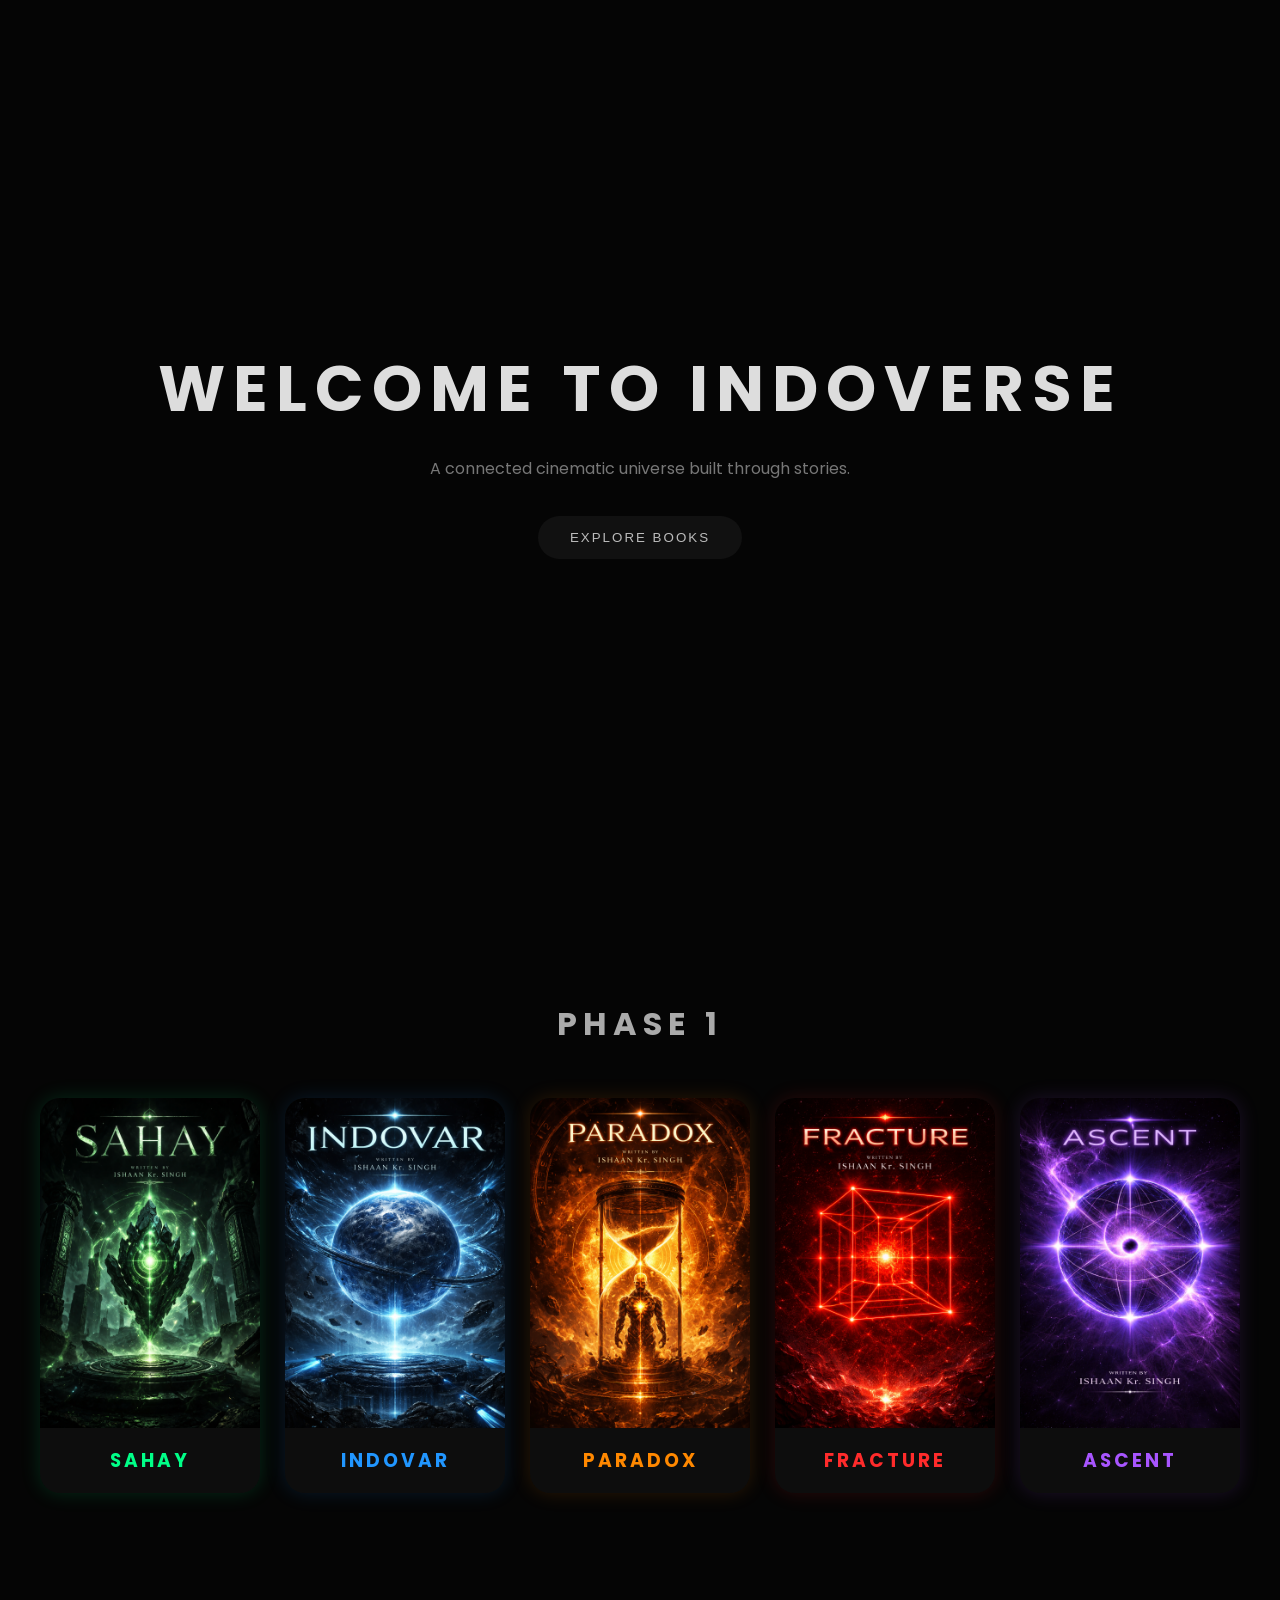
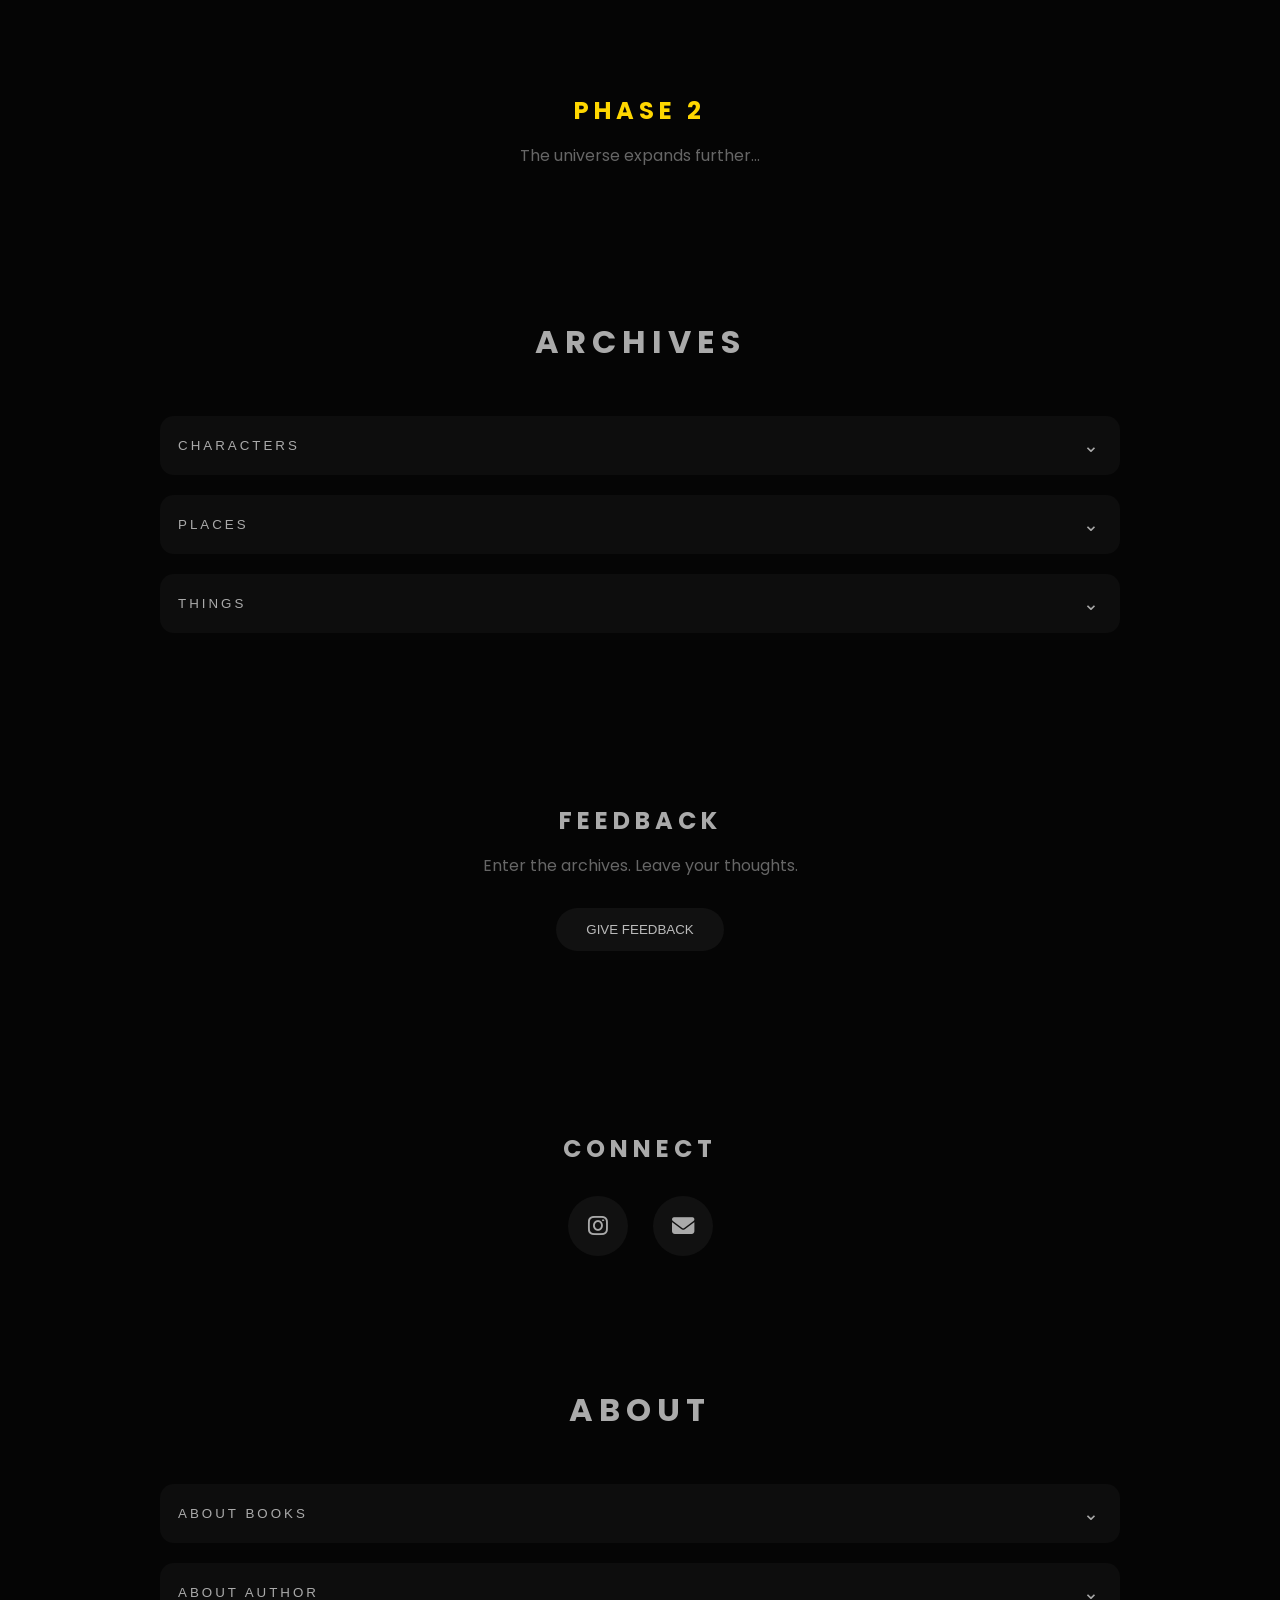
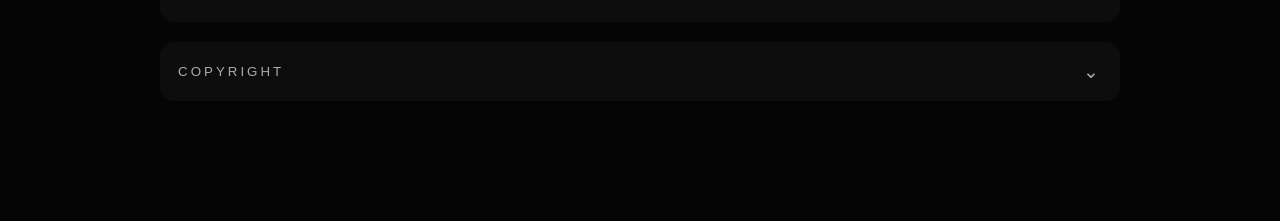
==== index.html @ 1dbf8381 "Add files via upload" ====
<!DOCTYPE html>
<html lang="en">
<head>

<meta charset="UTF-8">
<meta name="viewport" content="width=device-width, initial-scale=1.0">

<!-- SEO Metadata -->
<meta name="description" content="Welcome to INDOVERSE - A connected cinematic universe built through stories. Featuring five connected books: SAHAY, INDOVAR, PARADOX, FRACTURE, and ASCENT by Ishaan Kr. Singh.">
<meta name="keywords" content="Indoverse, Ishaan Kr. Singh, cinematic universe, Sahay book, Indovar, Paradox, Fracture, Ascent, Hinglish books">
<meta name="author" content="Ishaan Kr. Singh">

<!-- Open Graph / Facebook / WhatsApp (Shows nice preview links) -->
<meta property="og:type" content="website">
<meta property="og:title" content="INDOVERSE | A Connected Cinematic Universe">
<meta property="og:description" content="Five connected books written in Hinglish to connect with a new generation of readers through cinematic storytelling. Created by Ishaan Kr. Singh.">
<meta property="og:url" content="https://rebrand.ly/indoverse">
<meta property="og:site_name" content="INDOVERSE">

<!-- Twitter -->
<meta name="twitter:card" content="summary_large_image">
<meta name="twitter:title" content="INDOVERSE | A Connected Cinematic Universe">
<meta name="twitter:description" content="Five connected books written in Hinglish to connect with a new generation of readers through cinematic storytelling.">

<title>INDOVERSE</title>

<link rel="stylesheet" href="style.css">

<link href="https://fonts.googleapis.com/css2?family=Poppins:wght@300;400;600;700&display=swap" rel="stylesheet">

<link rel="stylesheet"
href="https://cdnjs.cloudflare.com/ajax/libs/font-awesome/6.5.1/css/all.min.css"/>

</head>

<body>

<!-- HERO -->

<section class="hero">

<div class="stars"></div>

<div class="hero-content">

<h1>WELCOME TO INDOVERSE</h1>

<p>
A connected cinematic universe built through stories.
</p>

<button onclick="scrollToBooks()">
EXPLORE BOOKS
</button>

</div>

</section>

<!-- PHASE 1 -->

<section class="phase-section" id="books">

<h2 class="section-title">
PHASE 1
</h2>

<div class="books-grid">

<a href="SAHAY.pdf" target="_blank" class="book-card sahay">

<img src="SAHAY BOOK.png">

<h3>SAHAY</h3>

</a>

<a href="INDOVAR.pdf" target="_blank" class="book-card indovar">

<img src="INDOVAR BOOK.png">

<h3>INDOVAR</h3>

</a>

<a href="PARADOX.pdf" target="_blank" class="book-card paradox">

<img src="PARADOX BOOK.png">

<h3>PARADOX</h3>

</a>

<a href="FRACTURE.pdf" target="_blank" class="book-card fracture">

<img src="FRACTURE BOOK.png">

<h3>FRACTURE</h3>

</a>

<a href="ASCENT.pdf" target="_blank" class="book-card ascent">

<img src="ASCENT BOOK.png">

<h3>ASCENT</h3>

</a>

</div>

</section>

<!-- PHASE 2 -->

<section class="phase2">

<h2>
PHASE 2
</h2>

<p>
The universe expands further...
</p>

</section>

<!-- ARCHIVES -->

<section class="archives">

<h1 class="section-title">
ARCHIVES
</h1>

<!-- CHARACTERS -->

<div class="accordion">

<button class="accordion-btn">

<span>CHARACTERS</span>

<span class="arrow">⌄</span>

</button>

<div class="accordion-content">

<div class="mini-card green">BHUVAN</div>
<div class="mini-card blue">MIKHAIL</div>
<div class="mini-card orange">KENJI</div>
<div class="mini-card red">AVIKA</div>
<div class="mini-card purple">ISHAAN</div>

</div>

</div>

<!-- PLACES -->

<div class="accordion">

<button class="accordion-btn">

<span>PLACES</span>

<span class="arrow">⌄</span>

</button>

<div class="accordion-content">

<div class="mini-card blue">INDOVAR</div>
<div class="mini-card gold">NEBULA</div>
<div class="mini-card orange">VOID</div>
<div class="mini-card red">DIMENSIONAL NEXUS</div>
<div class="mini-card purple">SINGULARITY SPHERE</div>

</div>

</div>

<!-- THINGS -->

<div class="accordion">

<button class="accordion-btn">

<span>THINGS</span>

<span class="arrow">⌄</span>

</button>

<div class="accordion-content">

<div class="mini-card green">SAHAY</div>
<div class="mini-card blue">ASTRA RING</div>
<div class="mini-card orange">VIMAAN 1</div>
<div class="mini-card red">WAQT RATH</div>
<div class="mini-card purple">BUBBLE WORLD</div>

</div>

</div>

</section>

<!-- FEEDBACK -->

<section class="feedback">

<h2>
FEEDBACK
</h2>

<p>
Enter the archives. Leave your thoughts.
</p>

<a href="https://forms.gle/96thjLfbspUuEJoD9" target="_blank">

<button>
GIVE FEEDBACK
</button>

</a>

</section>

<!-- CONTACT -->

<section class="contact">

<h2>
CONNECT
</h2>

<div class="contact-icons">

<a href="https://www.instagram.com/ishaanks09/" target="_blank">

<i class="fa-brands fa-instagram"></i>

</a>

<a href="mailto:singhscreations2026@gmail.com">

<i class="fa-solid fa-envelope"></i>

</a>

</div>

</section>

<!-- ABOUT -->

<section class="about">

<h1 class="section-title">
ABOUT
</h1>

<!-- BOOKS -->

<div class="accordion">

<button class="accordion-btn">

<span>ABOUT BOOKS</span>

<span class="arrow">⌄</span>

</button>

<div class="accordion-content text-content">

<p>
Five connected books written in Hinglish to connect with a new generation of readers through cinematic storytelling.
</p>

</div>

</div>

<!-- AUTHOR -->

<div class="accordion">

<button class="accordion-btn">

<span>ABOUT AUTHOR</span>

<span class="arrow">⌄</span>

</button>

<div class="accordion-content text-content">

<p>
Created by Ishaan Kr. Singh, a Class 11 student building a connected cinematic universe through stories and imagination.
</p>

</div>

</div>

<!-- COPYRIGHT -->

<div class="accordion">

<button class="accordion-btn">

<span>COPYRIGHT</span>

<span class="arrow">⌄</span>

</button>

<div class="accordion-content text-content">

<p>
© Ishaan Kr. Singh — INDOVERSE and all related stories, concepts, characters and universe elements are protected under copyright law. Unauthorized reproduction or distribution is prohibited.
</p>

</div>

</div>

</section>

<script src="script.js"></script>

</body>
</html>
---- style.css ----
*{
    margin:0;
    padding:0;
    box-sizing:border-box;
}

html{
    scroll-behavior:smooth;
}

body{
    font-family:'Poppins',sans-serif;
    background:#050505;
    color:white;
    overflow-x:hidden;
}

/* HERO */

.hero{
    position:relative;

    width:100%;
    height:100vh;

    display:flex;
    justify-content:center;
    align-items:center;

    text-align:center;

    overflow:hidden;
}

.hero-content{
    position:relative;
    z-index:2;
}

.hero h1{
    font-size:4rem;
    letter-spacing:8px;

    color:#ddd;

    margin-bottom:20px;
}

.hero p{
    color:#777;

    margin-bottom:35px;
}

.hero button{
    padding:14px 32px;

    border:none;
    border-radius:40px;

    background:#111;
    color:#bbb;

    letter-spacing:2px;

    cursor:pointer;

    transition:0.3s;
}

.hero button:hover{
    transform:translateY(-3px);
    background:#1a1a1a;
}

/* STARS */

.stars{
    position:absolute;

    width:100%;
    height:100%;

    background:url('https://www.transparenttextures.com/patterns/stardust.png');

    opacity:0.35;
}

/* SECTION */

.section-title{
    text-align:center;

    color:#aaa;

    letter-spacing:6px;

    margin-bottom:50px;

    font-size:2rem;
}

.phase-section{
    padding:100px 20px;
}

/* BOOKS */

.books-grid{
    width:100%;
    max-width:1200px;

    margin:auto;

    display:grid;
    grid-template-columns:repeat(auto-fit,minmax(220px,1fr));

    gap:25px;
}

.book-card{
    text-decoration:none;

    background:#0d0d0d;

    border-radius:20px;

    overflow:hidden;

    transition:0.3s;
}

.book-card:hover{
    transform:translateY(-6px);
}

.book-card img{
    width:100%;
    display:block;
}

.book-card h3{
    text-align:center;

    padding:18px;

    letter-spacing:3px;
}

/* COLORS */

.sahay{
    box-shadow:0 0 20px rgba(0,255,136,0.15);
}

.sahay h3{
    color:#00ff88;
}

.indovar{
    box-shadow:0 0 20px rgba(33,150,255,0.15);
}

.indovar h3{
    color:#2196ff;
}

.paradox{
    box-shadow:0 0 20px rgba(255,136,0,0.15);
}

.paradox h3{
    color:#ff8800;
}

.fracture{
    box-shadow:0 0 20px rgba(255,43,43,0.15);
}

.fracture h3{
    color:#ff2b2b;
}

.ascent{
    box-shadow:0 0 20px rgba(168,85,255,0.15);
}

.ascent h3{
    color:#a855ff;
}

/* PHASE 2 */

.phase2{
    text-align:center;

    padding:100px 20px;
}

.phase2 h2{
    color:gold;

    letter-spacing:5px;

    margin-bottom:15px;
}

.phase2 p{
    color:#666;
}

/* ARCHIVES */

.archives{
    width:100%;
    max-width:1000px;

    margin:auto;

    padding:50px 20px;
}

/* ACCORDION */

.accordion{
    margin-bottom:20px;
}

.accordion-btn{
    width:100%;

    background:#0d0d0d;

    border:none;

    color:#aaa;

    padding:18px;

    display:flex;
    justify-content:space-between;
    align-items:center;

    letter-spacing:3px;

    cursor:pointer;

    border-radius:14px;

    transition:0.3s;
}

.arrow{
    font-size:1.2rem;
    transition:0.3s;
}

.accordion-btn.active .arrow{
    transform:rotate(180deg);
}

.accordion-content{
    display:none;

    flex-wrap:wrap;

    gap:15px;

    padding:20px 5px;
}

.accordion-content.active{
    display:flex;
}

/* MINI CARDS */

.mini-card{
    padding:12px 18px;

    border-radius:30px;

    background:#111;

    font-size:0.9rem;

    letter-spacing:2px;
}

/* COLORS */

.green{
    box-shadow:0 0 15px rgba(0,255,136,0.2);
    color:#00ff88;
}

.blue{
    box-shadow:0 0 15px rgba(33,150,255,0.2);
    color:#2196ff;
}

.orange{
    box-shadow:0 0 15px rgba(255,136,0,0.2);
    color:#ff8800;
}

.red{
    box-shadow:0 0 15px rgba(255,43,43,0.2);
    color:#ff2b2b;
}

.purple{
    box-shadow:0 0 15px rgba(168,85,255,0.2);
    color:#a855ff;
}

.gold{
    box-shadow:0 0 15px rgba(255,215,0,0.2);
    color:gold;
}

/* FEEDBACK */

.feedback{
    text-align:center;

    padding:100px 20px;
}

.feedback h2{
    color:#aaa;

    letter-spacing:5px;

    margin-bottom:15px;
}

.feedback p{
    color:#666;

    margin-bottom:30px;
}

.feedback button{
    padding:14px 30px;

    border:none;
    border-radius:40px;

    background:#111;

    color:#bbb;

    cursor:pointer;
}

/* CONTACT */

.contact{
    text-align:center;

    padding:80px 20px;
}

.contact h2{
    color:#aaa;

    letter-spacing:5px;

    margin-bottom:30px;
}

.contact-icons{
    display:flex;
    justify-content:center;
    gap:25px;
}

.contact-icons a{
    width:60px;
    height:60px;

    display:flex;
    justify-content:center;
    align-items:center;

    border-radius:50%;

    background:#111;

    color:#aaa;

    text-decoration:none;

    font-size:1.4rem;

    transition:0.3s;
}

.contact-icons a:hover{
    transform:scale(1.1);
}

/* ABOUT */

.about{
    width:100%;
    max-width:1000px;

    margin:auto;

    padding:50px 20px 100px 20px;
}

.text-content{
    display:none;
}

.text-content.active{
    display:block;
}

.text-content p{
    color:#777;

    line-height:2;

    padding:10px;
}

/* MOBILE */

@media(max-width:700px){

.hero h1{
    font-size:2.2rem;
    letter-spacing:4px;
}

.section-title{
    font-size:1.5rem;
}

.books-grid{
    grid-template-columns:1fr;
}

}
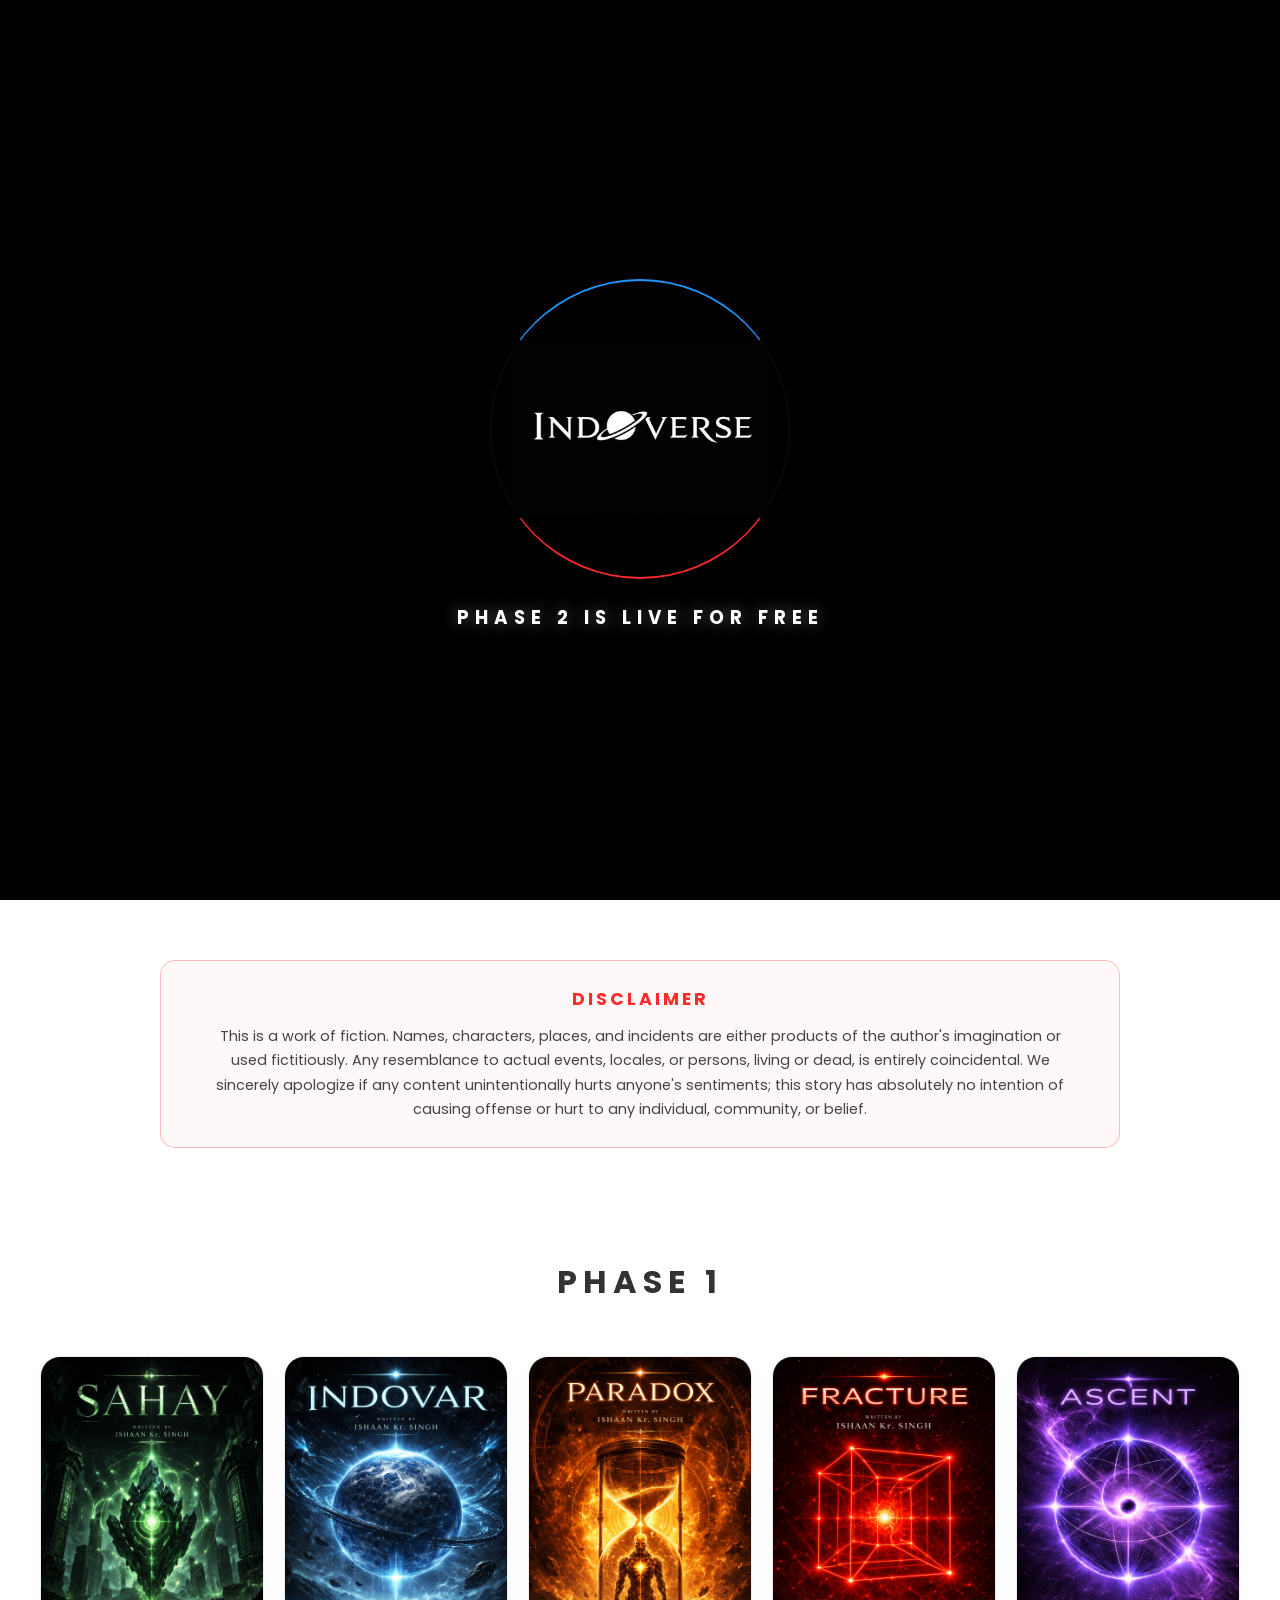
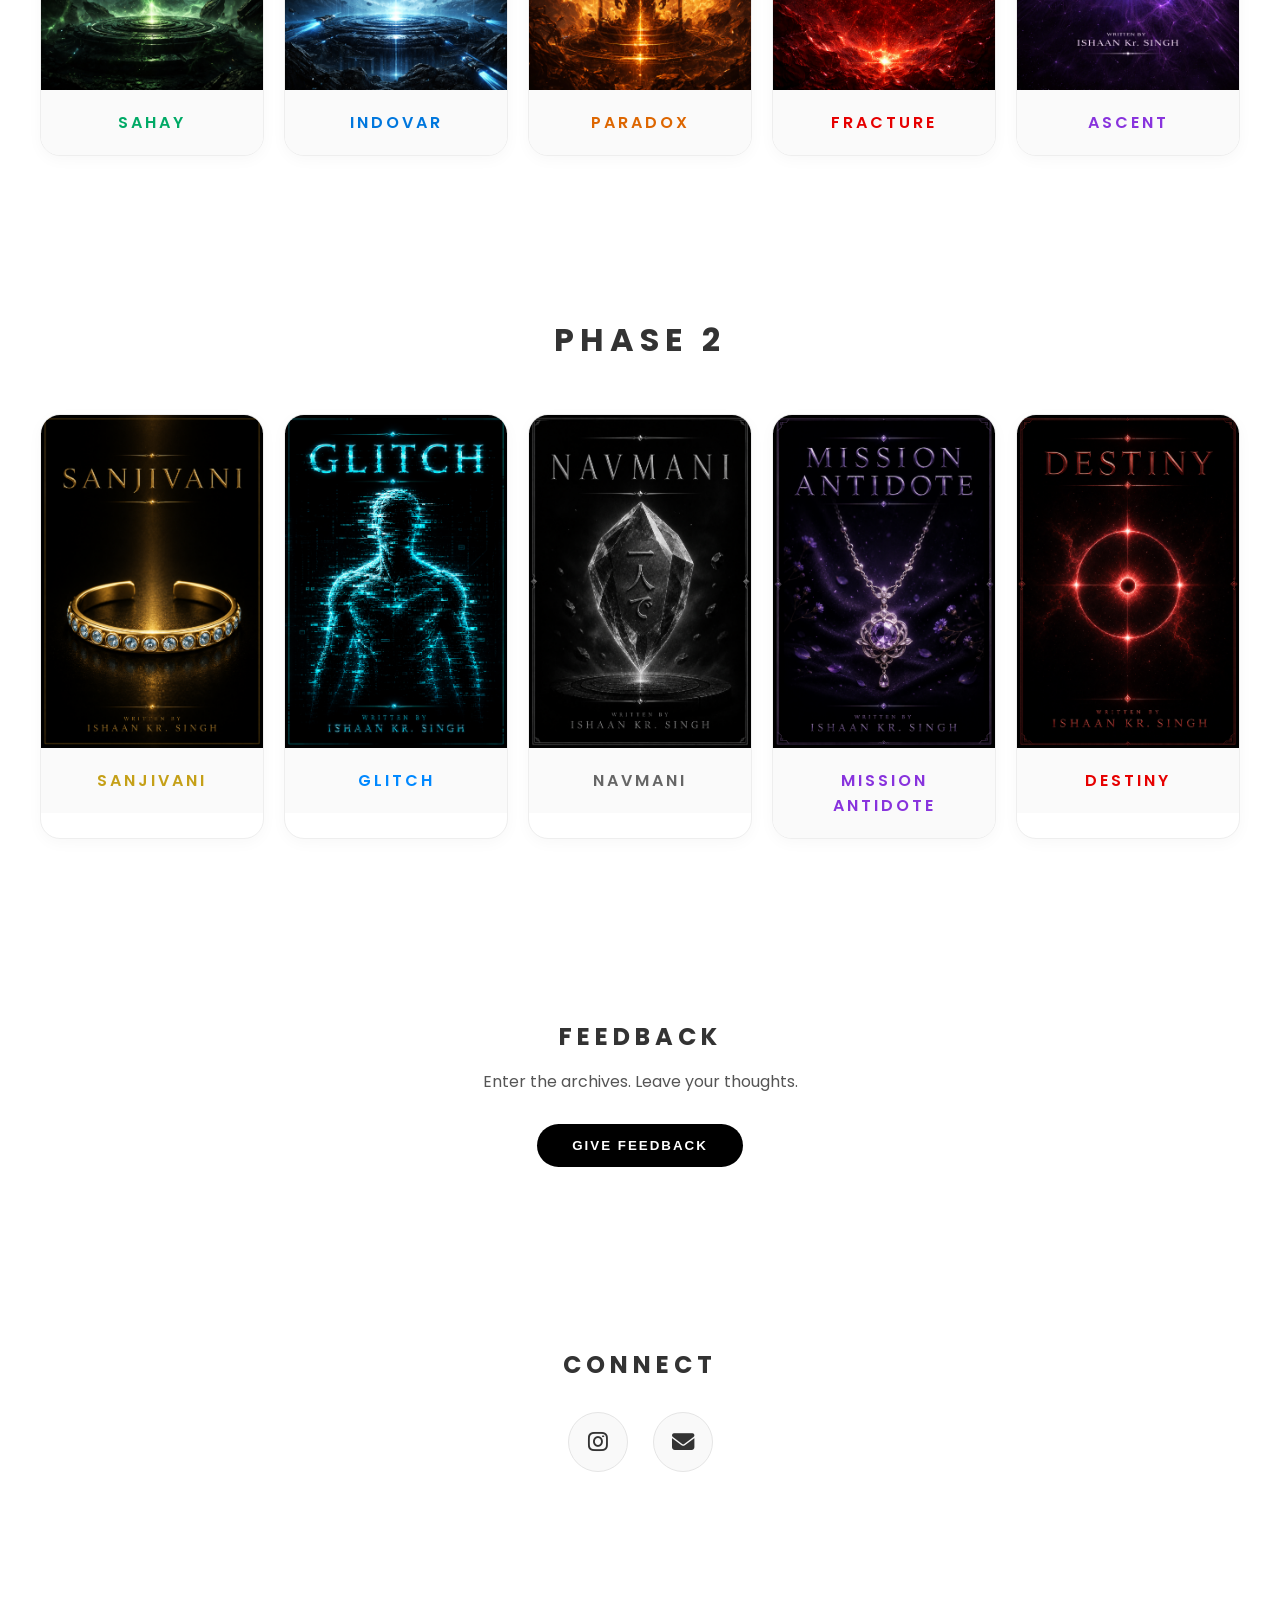
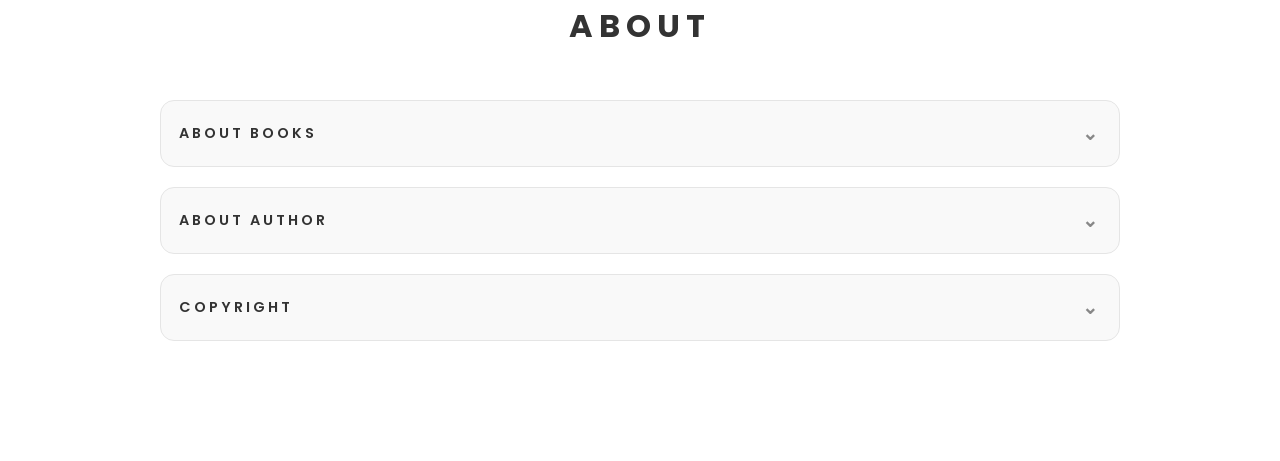
==== commit e20ba8ac: "Add files via upload" ====
--- a/index.html
+++ b/index.html
@@ -1,337 +1,169 @@
-<!DOCTYPE html>
-<html lang="en">
-<head>
-
-<meta charset="UTF-8">
-<meta name="viewport" content="width=device-width, initial-scale=1.0">
-
-<!-- SEO Metadata -->
-<meta name="description" content="Welcome to INDOVERSE - A connected cinematic universe built through stories. Featuring five connected books: SAHAY, INDOVAR, PARADOX, FRACTURE, and ASCENT by Ishaan Kr. Singh.">
-<meta name="keywords" content="Indoverse, Ishaan Kr. Singh, cinematic universe, Sahay book, Indovar, Paradox, Fracture, Ascent, Hinglish books">
-<meta name="author" content="Ishaan Kr. Singh">
-
-<!-- Open Graph / Facebook / WhatsApp (Shows nice preview links) -->
-<meta property="og:type" content="website">
-<meta property="og:title" content="INDOVERSE | A Connected Cinematic Universe">
-<meta property="og:description" content="Five connected books written in Hinglish to connect with a new generation of readers through cinematic storytelling. Created by Ishaan Kr. Singh.">
-<meta property="og:url" content="https://rebrand.ly/indoverse">
-<meta property="og:site_name" content="INDOVERSE">
-
-<!-- Twitter -->
-<meta name="twitter:card" content="summary_large_image">
-<meta name="twitter:title" content="INDOVERSE | A Connected Cinematic Universe">
-<meta name="twitter:description" content="Five connected books written in Hinglish to connect with a new generation of readers through cinematic storytelling.">
-
-<title>INDOVERSE</title>
-
-<link rel="stylesheet" href="style.css">
-
-<link href="https://fonts.googleapis.com/css2?family=Poppins:wght@300;400;600;700&display=swap" rel="stylesheet">
-
-<link rel="stylesheet"
-href="https://cdnjs.cloudflare.com/ajax/libs/font-awesome/6.5.1/css/all.min.css"/>
-
-</head>
-
-<body>
-
-<!-- HERO -->
-
-<section class="hero">
-
-<div class="stars"></div>
-
-<div class="hero-content">
-
-<h1>WELCOME TO INDOVERSE</h1>
-
-<p>
-A connected cinematic universe built through stories.
-</p>
-
-<button onclick="scrollToBooks()">
-EXPLORE BOOKS
-</button>
-
-</div>
-
-</section>
-
-<!-- PHASE 1 -->
-
-<section class="phase-section" id="books">
-
-<h2 class="section-title">
-PHASE 1
-</h2>
-
-<div class="books-grid">
-
-<a href="SAHAY.pdf" target="_blank" class="book-card sahay">
-
-<img src="SAHAY BOOK.png">
-
-<h3>SAHAY</h3>
-
-</a>
-
-<a href="INDOVAR.pdf" target="_blank" class="book-card indovar">
-
-<img src="INDOVAR BOOK.png">
-
-<h3>INDOVAR</h3>
-
-</a>
-
-<a href="PARADOX.pdf" target="_blank" class="book-card paradox">
-
-<img src="PARADOX BOOK.png">
-
-<h3>PARADOX</h3>
-
-</a>
-
-<a href="FRACTURE.pdf" target="_blank" class="book-card fracture">
-
-<img src="FRACTURE BOOK.png">
-
-<h3>FRACTURE</h3>
-
-</a>
-
-<a href="ASCENT.pdf" target="_blank" class="book-card ascent">
-
-<img src="ASCENT BOOK.png">
-
-<h3>ASCENT</h3>
-
-</a>
-
-</div>
-
-</section>
-
-<!-- PHASE 2 -->
-
-<section class="phase2">
-
-<h2>
-PHASE 2
-</h2>
-
-<p>
-The universe expands further...
-</p>
-
-</section>
-
-<!-- ARCHIVES -->
-
-<section class="archives">
-
-<h1 class="section-title">
-ARCHIVES
-</h1>
-
-<!-- CHARACTERS -->
-
-<div class="accordion">
-
-<button class="accordion-btn">
-
-<span>CHARACTERS</span>
-
-<span class="arrow">⌄</span>
-
-</button>
-
-<div class="accordion-content">
-
-<div class="mini-card green">BHUVAN</div>
-<div class="mini-card blue">MIKHAIL</div>
-<div class="mini-card orange">KENJI</div>
-<div class="mini-card red">AVIKA</div>
-<div class="mini-card purple">ISHAAN</div>
-
-</div>
-
-</div>
-
-<!-- PLACES -->
-
-<div class="accordion">
-
-<button class="accordion-btn">
-
-<span>PLACES</span>
-
-<span class="arrow">⌄</span>
-
-</button>
-
-<div class="accordion-content">
-
-<div class="mini-card blue">INDOVAR</div>
-<div class="mini-card gold">NEBULA</div>
-<div class="mini-card orange">VOID</div>
-<div class="mini-card red">DIMENSIONAL NEXUS</div>
-<div class="mini-card purple">SINGULARITY SPHERE</div>
-
-</div>
-
-</div>
-
-<!-- THINGS -->
-
-<div class="accordion">
-
-<button class="accordion-btn">
-
-<span>THINGS</span>
-
-<span class="arrow">⌄</span>
-
-</button>
-
-<div class="accordion-content">
-
-<div class="mini-card green">SAHAY</div>
-<div class="mini-card blue">ASTRA RING</div>
-<div class="mini-card orange">VIMAAN 1</div>
-<div class="mini-card red">WAQT RATH</div>
-<div class="mini-card purple">BUBBLE WORLD</div>
-
-</div>
-
-</div>
-
-</section>
-
-<!-- FEEDBACK -->
-
-<section class="feedback">
-
-<h2>
-FEEDBACK
-</h2>
-
-<p>
-Enter the archives. Leave your thoughts.
-</p>
-
-<a href="https://forms.gle/96thjLfbspUuEJoD9" target="_blank">
-
-<button>
-GIVE FEEDBACK
-</button>
-
-</a>
-
-</section>
-
-<!-- CONTACT -->
-
-<section class="contact">
-
-<h2>
-CONNECT
-</h2>
-
-<div class="contact-icons">
-
-<a href="https://www.instagram.com/ishaanks09/" target="_blank">
-
-<i class="fa-brands fa-instagram"></i>
-
-</a>
-
-<a href="mailto:singhscreations2026@gmail.com">
-
-<i class="fa-solid fa-envelope"></i>
-
-</a>
-
-</div>
-
-</section>
-
-<!-- ABOUT -->
-
-<section class="about">
-
-<h1 class="section-title">
-ABOUT
-</h1>
-
-<!-- BOOKS -->
-
-<div class="accordion">
-
-<button class="accordion-btn">
-
-<span>ABOUT BOOKS</span>
-
-<span class="arrow">⌄</span>
-
-</button>
-
-<div class="accordion-content text-content">
-
-<p>
-Five connected books written in Hinglish to connect with a new generation of readers through cinematic storytelling.
-</p>
-
-</div>
-
-</div>
-
-<!-- AUTHOR -->
-
-<div class="accordion">
-
-<button class="accordion-btn">
-
-<span>ABOUT AUTHOR</span>
-
-<span class="arrow">⌄</span>
-
-</button>
-
-<div class="accordion-content text-content">
-
-<p>
-Created by Ishaan Kr. Singh, a Class 11 student building a connected cinematic universe through stories and imagination.
-</p>
-
-</div>
-
-</div>
-
-<!-- COPYRIGHT -->
-
-<div class="accordion">
-
-<button class="accordion-btn">
-
-<span>COPYRIGHT</span>
-
-<span class="arrow">⌄</span>
-
-</button>
-
-<div class="accordion-content text-content">
-
-<p>
-© Ishaan Kr. Singh — INDOVERSE and all related stories, concepts, characters and universe elements are protected under copyright law. Unauthorized reproduction or distribution is prohibited.
-</p>
-
-</div>
-
-</div>
-
-</section>
-
-<script src="script.js"></script>
-
-</body>
-</html>+<!DOCTYPE html>
+<html lang="en">
+<head>
+    <meta charset="UTF-8">
+    <meta name="viewport" content="width=device-width, initial-scale=1.0">
+    <title>INDOVERSE</title>
+
+    <!-- Favicon (Planet from Logo) -->
+    <link rel="icon" type="image/png" href="favicon.png">
+
+    <!-- FontAwesome for Icons -->
+    <link rel="stylesheet" href="https://cdnjs.cloudflare.com/ajax/libs/font-awesome/6.5.1/css/all.min.css"/>
+
+    <!-- Google Fonts -->
+    <link href="https://fonts.googleapis.com/css2?family=Poppins:wght@300;400;600;700&display=swap" rel="stylesheet">
+
+    <!-- Stylesheet -->
+    <link rel="stylesheet" href="style.css">
+</head>
+<body>
+
+    <!-- COOL INTRO OVERLAY -->
+    <div id="intro-overlay">
+        <div class="intro-content">
+            <div class="intro-visual-wrapper">
+                <div class="intro-glow"></div>
+                <div class="orbit-spinner"></div>
+                <img src="Logo.png" alt="INDOVERSE" class="intro-logo">
+            </div>
+            <div class="intro-subtitle">PHASE 2 IS LIVE FOR FREE</div>
+        </div>
+    </div>
+
+    <!-- HERO SECTION -->
+    <section class="hero">
+        <div class="stars"></div>
+        <div class="hero-content">
+            <!-- Sleek inverted Logo Image for Dark Theme -->
+            <img src="Logo.png" alt="INDOVERSE" class="hero-logo">
+            <p>A connected cinematic universe built through stories.</p>
+            <button onclick="scrollToBooks()">EXPLORE BOOKS</button>
+        </div>
+    </section>
+
+    <!-- DISCLAIMER (Red Box) -->
+    <section class="disclaimer-section">
+        <div class="disclaimer-box">
+            <h3>DISCLAIMER</h3>
+            <p>This is a work of fiction. Names, characters, places, and incidents are either products of the author's imagination or used fictitiously. Any resemblance to actual events, locales, or persons, living or dead, is entirely coincidental. We sincerely apologize if any content unintentionally hurts anyone's sentiments; this story has absolutely no intention of causing offense or hurt to any individual, community, or belief.</p>
+        </div>
+    </section>
+
+    <!-- PHASE 1 SECTION -->
+    <section class="phase-section" id="books">
+        <h2 class="section-title">PHASE 1</h2>
+        <div class="books-grid">
+            <a href="SAHAY.pdf" target="_blank" class="book-card sahay">
+                <img src="SAHAY BOOK.png" alt="SAHAY">
+                <h3>SAHAY</h3>
+            </a>
+            <a href="INDOVAR.pdf" target="_blank" class="book-card indovar">
+                <img src="INDOVAR BOOK.png" alt="INDOVAR">
+                <h3>INDOVAR</h3>
+            </a>
+            <a href="PARADOX.pdf" target="_blank" class="book-card paradox">
+                <img src="PARADOX BOOK.png" alt="PARADOX">
+                <h3>PARADOX</h3>
+            </a>
+            <a href="FRACTURE.pdf" target="_blank" class="book-card fracture">
+                <img src="FRACTURE BOOK.png" alt="FRACTURE">
+                <h3>FRACTURE</h3>
+            </a>
+            <a href="ASCENT.pdf" target="_blank" class="book-card ascent">
+                <img src="ASCENT BOOK.png" alt="ASCENT">
+                <h3>ASCENT</h3>
+            </a>
+        </div>
+    </section>
+
+    <!-- PHASE 2 SECTION -->
+    <section class="phase-section" id="phase2">
+        <h2 class="section-title">PHASE 2</h2>
+        <div class="books-grid">
+            <a href="SANJIVANI.pdf" target="_blank" class="book-card sanjivani">
+                <img src="SANJIVANI BOOK.png" alt="SANJIVANI">
+                <h3>SANJIVANI</h3>
+            </a>
+            <a href="GLITCH.pdf" target="_blank" class="book-card glitch">
+                <img src="GLITCH BOOK.png" alt="GLITCH">
+                <h3>GLITCH</h3>
+            </a>
+            <a href="NAVMANI.pdf" target="_blank" class="book-card navmani">
+                <img src="NAVMANI BOOK.png" alt="NAVMANI">
+                <h3>NAVMANI</h3>
+            </a>
+            <a href="MISSION ANTIDOTE.pdf" target="_blank" class="book-card mission-antidote">
+                <img src="MISSION ANTIDOTE BOOK.png" alt="MISSION ANTIDOTE">
+                <h3>MISSION ANTIDOTE</h3>
+            </a>
+            <a href="DESTINY.pdf" target="_blank" class="book-card destiny">
+                <img src="DESTINY BOOK.png" alt="DESTINY">
+                <h3>DESTINY</h3>
+            </a>
+        </div>
+    </section>
+
+    <!-- FEEDBACK SECTION (Google Form) -->
+    <section class="feedback">
+        <h2>FEEDBACK</h2>
+        <p>Enter the archives. Leave your thoughts.</p>
+        <a href="https://forms.gle/96thjLfbspUuEJoD9" target="_blank">
+            <button>GIVE FEEDBACK</button>
+        </a>
+    </section>
+
+    <!-- CONTACT SECTION -->
+    <section class="contact">
+        <h2>CONNECT</h2>
+        <div class="contact-icons">
+            <a href="https://www.instagram.com/ishaanks09/" target="_blank">
+                <i class="fa-brands fa-instagram"></i>
+            </a>
+            <a href="mailto:singhscreations2026@gmail.com">
+                <i class="fa-solid fa-envelope"></i>
+            </a>
+        </div>
+    </section>
+
+    <!-- ABOUT SECTION -->
+    <section class="about">
+        <h1 class="section-title">ABOUT</h1>
+        
+        <!-- ABOUT BOOKS -->
+        <div class="accordion">
+            <button class="accordion-btn">
+                <span>ABOUT BOOKS</span>
+                <span class="arrow">⌄</span>
+            </button>
+            <div class="accordion-content text-content">
+                <p>Five connected books written in Hinglish to connect with a new generation of readers through cinematic storytelling.</p>
+            </div>
+        </div>
+
+        <!-- ABOUT AUTHOR -->
+        <div class="accordion">
+            <button class="accordion-btn">
+                <span>ABOUT AUTHOR</span>
+                <span class="arrow">⌄</span>
+            </button>
+            <div class="accordion-content text-content">
+                <p>Created by Ishaan Kr. Singh, a Class 11 student building a connected cinematic universe through stories and imagination.</p>
+            </div>
+        </div>
+
+        <!-- COPYRIGHT -->
+        <div class="accordion">
+            <button class="accordion-btn">
+                <span>COPYRIGHT</span>
+                <span class="arrow">⌄</span>
+            </button>
+            <div class="accordion-content text-content">
+                <p>© Ishaan Kr. Singh — INDOVERSE and all related stories, concepts, characters and universe elements are protected under copyright law. Unauthorized reproduction or distribution is prohibited.</p>
+            </div>
+        </div>
+    </section>
+
+    <script src="script.js"></script>
+</body>
+</html>
--- a/style.css
+++ b/style.css
@@ -1,448 +1,526 @@
-*{
-    margin:0;
-    padding:0;
-    box-sizing:border-box;
-}
-
-html{
-    scroll-behavior:smooth;
-}
-
-body{
-    font-family:'Poppins',sans-serif;
-    background:#050505;
-    color:white;
-    overflow-x:hidden;
-}
-
-/* HERO */
-
-.hero{
-    position:relative;
-
-    width:100%;
-    height:100vh;
-
-    display:flex;
-    justify-content:center;
-    align-items:center;
-
-    text-align:center;
-
-    overflow:hidden;
-}
-
-.hero-content{
-    position:relative;
-    z-index:2;
-}
-
-.hero h1{
-    font-size:4rem;
-    letter-spacing:8px;
-
-    color:#ddd;
-
-    margin-bottom:20px;
-}
-
-.hero p{
-    color:#777;
-
-    margin-bottom:35px;
-}
-
-.hero button{
-    padding:14px 32px;
-
-    border:none;
-    border-radius:40px;
-
-    background:#111;
-    color:#bbb;
-
-    letter-spacing:2px;
-
-    cursor:pointer;
-
-    transition:0.3s;
-}
-
-.hero button:hover{
-    transform:translateY(-3px);
-    background:#1a1a1a;
-}
-
-/* STARS */
-
-.stars{
-    position:absolute;
-
-    width:100%;
-    height:100%;
-
-    background:url('https://www.transparenttextures.com/patterns/stardust.png');
-
-    opacity:0.35;
-}
-
-/* SECTION */
-
-.section-title{
-    text-align:center;
-
-    color:#aaa;
-
-    letter-spacing:6px;
-
-    margin-bottom:50px;
-
-    font-size:2rem;
-}
-
-.phase-section{
-    padding:100px 20px;
-}
-
-/* BOOKS */
-
-.books-grid{
-    width:100%;
-    max-width:1200px;
-
-    margin:auto;
-
-    display:grid;
-    grid-template-columns:repeat(auto-fit,minmax(220px,1fr));
-
-    gap:25px;
-}
-
-.book-card{
-    text-decoration:none;
-
-    background:#0d0d0d;
-
-    border-radius:20px;
-
-    overflow:hidden;
-
-    transition:0.3s;
-}
-
-.book-card:hover{
-    transform:translateY(-6px);
-}
-
-.book-card img{
-    width:100%;
-    display:block;
-}
-
-.book-card h3{
-    text-align:center;
-
-    padding:18px;
-
-    letter-spacing:3px;
-}
-
-/* COLORS */
-
-.sahay{
-    box-shadow:0 0 20px rgba(0,255,136,0.15);
-}
-
-.sahay h3{
-    color:#00ff88;
-}
-
-.indovar{
-    box-shadow:0 0 20px rgba(33,150,255,0.15);
-}
-
-.indovar h3{
-    color:#2196ff;
-}
-
-.paradox{
-    box-shadow:0 0 20px rgba(255,136,0,0.15);
-}
-
-.paradox h3{
-    color:#ff8800;
-}
-
-.fracture{
-    box-shadow:0 0 20px rgba(255,43,43,0.15);
-}
-
-.fracture h3{
-    color:#ff2b2b;
-}
-
-.ascent{
-    box-shadow:0 0 20px rgba(168,85,255,0.15);
-}
-
-.ascent h3{
-    color:#a855ff;
-}
-
-/* PHASE 2 */
-
-.phase2{
-    text-align:center;
-
-    padding:100px 20px;
-}
-
-.phase2 h2{
-    color:gold;
-
-    letter-spacing:5px;
-
-    margin-bottom:15px;
-}
-
-.phase2 p{
-    color:#666;
-}
-
-/* ARCHIVES */
-
-.archives{
-    width:100%;
-    max-width:1000px;
-
-    margin:auto;
-
-    padding:50px 20px;
-}
-
-/* ACCORDION */
-
-.accordion{
-    margin-bottom:20px;
-}
-
-.accordion-btn{
-    width:100%;
-
-    background:#0d0d0d;
-
-    border:none;
-
-    color:#aaa;
-
-    padding:18px;
-
-    display:flex;
-    justify-content:space-between;
-    align-items:center;
-
-    letter-spacing:3px;
-
-    cursor:pointer;
-
-    border-radius:14px;
-
-    transition:0.3s;
-}
-
-.arrow{
-    font-size:1.2rem;
-    transition:0.3s;
-}
-
-.accordion-btn.active .arrow{
-    transform:rotate(180deg);
-}
-
-.accordion-content{
-    display:none;
-
-    flex-wrap:wrap;
-
-    gap:15px;
-
-    padding:20px 5px;
-}
-
-.accordion-content.active{
-    display:flex;
-}
-
-/* MINI CARDS */
-
-.mini-card{
-    padding:12px 18px;
-
-    border-radius:30px;
-
-    background:#111;
-
-    font-size:0.9rem;
-
-    letter-spacing:2px;
-}
-
-/* COLORS */
-
-.green{
-    box-shadow:0 0 15px rgba(0,255,136,0.2);
-    color:#00ff88;
-}
-
-.blue{
-    box-shadow:0 0 15px rgba(33,150,255,0.2);
-    color:#2196ff;
-}
-
-.orange{
-    box-shadow:0 0 15px rgba(255,136,0,0.2);
-    color:#ff8800;
-}
-
-.red{
-    box-shadow:0 0 15px rgba(255,43,43,0.2);
-    color:#ff2b2b;
-}
-
-.purple{
-    box-shadow:0 0 15px rgba(168,85,255,0.2);
-    color:#a855ff;
-}
-
-.gold{
-    box-shadow:0 0 15px rgba(255,215,0,0.2);
-    color:gold;
-}
-
-/* FEEDBACK */
-
-.feedback{
-    text-align:center;
-
-    padding:100px 20px;
-}
-
-.feedback h2{
-    color:#aaa;
-
-    letter-spacing:5px;
-
-    margin-bottom:15px;
-}
-
-.feedback p{
-    color:#666;
-
-    margin-bottom:30px;
-}
-
-.feedback button{
-    padding:14px 30px;
-
-    border:none;
-    border-radius:40px;
-
-    background:#111;
-
-    color:#bbb;
-
-    cursor:pointer;
-}
-
-/* CONTACT */
-
-.contact{
-    text-align:center;
-
-    padding:80px 20px;
-}
-
-.contact h2{
-    color:#aaa;
-
-    letter-spacing:5px;
-
-    margin-bottom:30px;
-}
-
-.contact-icons{
-    display:flex;
-    justify-content:center;
-    gap:25px;
-}
-
-.contact-icons a{
-    width:60px;
-    height:60px;
-
-    display:flex;
-    justify-content:center;
-    align-items:center;
-
-    border-radius:50%;
-
-    background:#111;
-
-    color:#aaa;
-
-    text-decoration:none;
-
-    font-size:1.4rem;
-
-    transition:0.3s;
-}
-
-.contact-icons a:hover{
-    transform:scale(1.1);
-}
-
-/* ABOUT */
-
-.about{
-    width:100%;
-    max-width:1000px;
-
-    margin:auto;
-
-    padding:50px 20px 100px 20px;
-}
-
-.text-content{
-    display:none;
-}
-
-.text-content.active{
-    display:block;
-}
-
-.text-content p{
-    color:#777;
-
-    line-height:2;
-
-    padding:10px;
-}
-
-/* MOBILE */
-
-@media(max-width:700px){
-
-.hero h1{
-    font-size:2.2rem;
-    letter-spacing:4px;
-}
-
-.section-title{
-    font-size:1.5rem;
-}
-
-.books-grid{
-    grid-template-columns:1fr;
-}
-
-}+*{
+    margin:0;
+    padding:0;
+    box-sizing:border-box;
+}
+
+html{
+    scroll-behavior:smooth;
+}
+
+body{
+    font-family:'Poppins',sans-serif;
+    background:#ffffff; /* Pure white background */
+    color:#000000; /* Black font */
+    overflow-x:hidden;
+}
+
+/* ======================== */
+/*   COOL INTRO OVERLAY     */
+/* ======================== */
+/*   COOL INTRO OVERLAY     */
+/* ======================== */
+#intro-overlay {
+    position: fixed;
+    top: 0;
+    left: 0;
+    width: 100%;
+    height: 100%;
+    background: #000000; /* Pitch black for cinematic contrast */
+    z-index: 9999;
+    display: flex;
+    flex-direction: column;
+    justify-content: center;
+    align-items: center;
+    transition: opacity 0.8s cubic-bezier(0.4, 0, 0.2, 1), transform 0.8s cubic-bezier(0.4, 0, 0.2, 1);
+}
+
+#intro-overlay.fade-out {
+    opacity: 0;
+    transform: translateY(-50px);
+    pointer-events: none;
+}
+
+.intro-content {
+    display: flex;
+    flex-direction: column;
+    align-items: center;
+    justify-content: center;
+    text-align: center;
+}
+
+.intro-visual-wrapper {
+    position: relative;
+    display: flex;
+    justify-content: center;
+    align-items: center;
+    width: 320px;
+    height: 320px;
+}
+
+.intro-logo {
+    max-width: 260px;
+    width: 80%;
+    filter: invert(1); /* Invert logo to white on black overlay */
+    opacity: 0;
+    transform: scale(0.95);
+    animation: intro-reveal 1.2s cubic-bezier(0.2, 0.8, 0.2, 1) forwards 0.2s;
+    z-index: 2;
+}
+
+.intro-glow {
+    position: absolute;
+    width: 160px;
+    height: 160px;
+    background: radial-gradient(circle, rgba(33, 150, 255, 0.15), transparent 70%);
+    border-radius: 50%;
+    filter: blur(25px);
+    animation: pulse-glow 2.5s infinite alternate ease-in-out;
+    z-index: 1;
+}
+
+.orbit-spinner {
+    position: absolute;
+    width: 300px;
+    height: 300px;
+    border: 1px solid rgba(255, 255, 255, 0.05);
+    border-radius: 50%;
+    border-top: 2px solid #2196ff; /* electric blue highlight */
+    border-bottom: 2px solid #ff2b2b; /* red highlight */
+    animation: spin-orbit 3s linear infinite;
+    pointer-events: none;
+    z-index: 2;
+}
+
+.intro-subtitle {
+    margin-top: 15px;
+    font-family: 'Poppins', sans-serif;
+    font-size: 1.15rem;
+    font-weight: 700;
+    letter-spacing: 2px;
+    color: #ffffff;
+    text-transform: uppercase;
+    opacity: 0;
+    animation: tracking-in-expand 1.8s cubic-bezier(0.215, 0.610, 0.355, 1.000) forwards 0.8s;
+    text-shadow: 0 0 15px rgba(255, 255, 255, 0.4);
+}
+
+@keyframes spin-orbit {
+    to { transform: rotate(360deg); }
+}
+
+@keyframes pulse-glow {
+    0% { transform: scale(0.8); opacity: 0.4; }
+    100% { transform: scale(1.2); opacity: 0.7; }
+}
+
+@keyframes intro-reveal {
+    to {
+        opacity: 1;
+        transform: scale(1);
+    }
+}
+
+@keyframes tracking-in-expand {
+    0% {
+        letter-spacing: -0.3em;
+        opacity: 0;
+    }
+    40% {
+        opacity: 0.6;
+    }
+    100% {
+        opacity: 1;
+        letter-spacing: 6px;
+    }
+}
+
+/* ======================== */
+/*   HERO SECTION           */
+/* ======================== */
+.hero{
+    position:relative;
+    width:100%;
+    height:100vh;
+    display:flex;
+    justify-content:center;
+    align-items:center;
+    text-align:center;
+    overflow:hidden;
+}
+
+.hero-content{
+    position:relative;
+    z-index:2;
+    width: 100%;
+    max-width: 800px;
+    padding: 0 20px;
+}
+
+.hero-logo {
+    max-width: 550px;
+    width: 85%;
+    /* No invert filter since logo is black and bg is white */
+    display: block;
+    margin: 0 auto 30px auto;
+    animation: intro-reveal 1.5s cubic-bezier(0.2, 0.8, 0.2, 1) forwards;
+}
+
+.hero p{
+    color:#555;
+    margin-bottom:35px;
+    font-size: 1.05rem;
+    letter-spacing: 1px;
+}
+
+.hero button{
+    padding:14px 35px;
+    border:none;
+    border-radius:40px;
+    background:#000000; /* Black button */
+    color:#ffffff; /* White text */
+    letter-spacing:2px;
+    font-weight: 600;
+    cursor:pointer;
+    transition:0.3s;
+}
+
+.hero button:hover{
+    transform:translateY(-3px);
+    background:#222222;
+    box-shadow: 0 5px 15px rgba(0, 0, 0, 0.1);
+}
+
+/* STARS */
+.stars{
+    position:absolute;
+    width:100%;
+    height:100%;
+    background:url('https://www.transparenttextures.com/patterns/stardust.png');
+    opacity:0.08; /* Subtle star specs */
+    filter: invert(1); /* Make star specs dark */
+}
+
+/* ======================== */
+/*   DISCLAIMER SECTION     */
+/* ======================== */
+.disclaimer-section {
+    padding: 60px 20px 30px 20px;
+    width: 100%;
+    max-width: 1000px;
+    margin: 0 auto;
+}
+
+.disclaimer-box {
+    border: 1px solid rgba(255, 43, 43, 0.3);
+    background: rgba(255, 43, 43, 0.03);
+    padding: 25px 30px;
+    border-radius: 15px;
+    text-align: center;
+}
+
+.disclaimer-box h3 {
+    color: #ff2b2b;
+    font-family: 'Poppins', sans-serif;
+    font-weight: 700;
+    letter-spacing: 3px;
+    margin-bottom: 12px;
+    font-size: 1.1rem;
+}
+
+.disclaimer-box p {
+    color: #444;
+    line-height: 1.7;
+    font-size: 0.9rem;
+    max-width: 850px;
+    margin: 0 auto;
+}
+
+/* ======================== */
+/*   SECTION TITLES         */
+/* ======================== */
+.section-title{
+    text-align:center;
+    color:#333;
+    letter-spacing:6px;
+    margin-bottom:50px;
+    font-size:2rem;
+    font-weight: 700;
+}
+
+.phase-section{
+    padding:80px 20px;
+}
+
+/* ======================== */
+/*   BOOKS GRID             */
+/* ======================== */
+.books-grid{
+    width:100%;
+    max-width:1200px;
+    margin:auto;
+    display:grid;
+    grid-template-columns:repeat(5, 1fr);
+    gap:20px;
+}
+
+.book-card{
+    text-decoration:none;
+    background:#ffffff;
+    border-radius:20px;
+    overflow:hidden;
+    transition: 0.4s cubic-bezier(0.2, 0.8, 0.2, 1);
+    border: 1px solid #eeeeee;
+    box-shadow: 0 4px 15px rgba(0, 0, 0, 0.03);
+}
+
+.book-card:hover{
+    transform:translateY(-10px) scale(1.02);
+    border-color: #dddddd;
+}
+
+.book-card img{
+    width:100%;
+    display:block;
+}
+
+.book-card h3{
+    text-align:center;
+    padding:20px;
+    letter-spacing:3px;
+    font-size: 1rem;
+    font-weight: 600;
+    background: #fafafa;
+}
+
+/* PHASE 1 COLORS */
+.sahay{ box-shadow: 0 4px 15px rgba(0, 0, 0, 0.03); }
+.sahay h3{ color:#00aa66; } /* Darker green for white bg */
+.sahay:hover { box-shadow: 0 10px 30px rgba(0, 170, 102, 0.15); }
+
+.indovar{ box-shadow: 0 4px 15px rgba(0, 0, 0, 0.03); }
+.indovar h3{ color:#0077dd; } /* Darker blue */
+.indovar:hover { box-shadow: 0 10px 30px rgba(0, 119, 221, 0.15); }
+
+.paradox{ box-shadow: 0 4px 15px rgba(0, 0, 0, 0.03); }
+.paradox h3{ color:#dd6600; } /* Darker orange */
+.paradox:hover { box-shadow: 0 10px 30px rgba(221, 102, 0, 0.15); }
+
+.fracture{ box-shadow: 0 4px 15px rgba(0, 0, 0, 0.03); }
+.fracture h3{ color:#e60000; } /* Darker red */
+.fracture:hover { box-shadow: 0 10px 30px rgba(230, 0, 0, 0.15); }
+
+.ascent{ box-shadow: 0 4px 15px rgba(0, 0, 0, 0.03); }
+.ascent h3{ color:#8833dd; } /* Darker purple */
+.ascent:hover { box-shadow: 0 10px 30px rgba(136, 51, 221, 0.15); }
+
+/* PHASE 2 COLORS */
+.sanjivani{ box-shadow: 0 4px 15px rgba(0, 0, 0, 0.03); }
+.sanjivani h3{ color:#c5a018; } /* Gold */
+.sanjivani:hover { box-shadow: 0 10px 30px rgba(197, 160, 24, 0.18); }
+
+.glitch{ box-shadow: 0 4px 15px rgba(0, 0, 0, 0.03); }
+.glitch h3{ color:#0088ff; } /* Electrical blue */
+.glitch:hover { box-shadow: 0 10px 30px rgba(0, 136, 255, 0.18); }
+
+.navmani{ box-shadow: 0 4px 15px rgba(0, 0, 0, 0.03); }
+.navmani h3{ color:#666666; } /* Grey */
+.navmani:hover { box-shadow: 0 10px 30px rgba(102, 102, 102, 0.15); }
+
+.mission-antidote{ box-shadow: 0 4px 15px rgba(0, 0, 0, 0.03); }
+.mission-antidote h3{ color:#8833dd; } /* Purple */
+.mission-antidote:hover { box-shadow: 0 10px 30px rgba(136, 51, 221, 0.18); }
+
+.destiny{ box-shadow: 0 4px 15px rgba(0, 0, 0, 0.03); }
+.destiny h3{ color:#e60000; } /* Red */
+.destiny:hover { box-shadow: 0 10px 30px rgba(230, 0, 0, 0.18); }
+
+/* ======================== */
+/*   ABOUT & ACCORDIONS     */
+/* ======================== */
+.about{
+    width:100%;
+    max-width:1000px;
+    margin:auto;
+    padding:50px 20px 100px 20px;
+}
+
+.accordion{
+    margin-bottom:20px;
+}
+
+.accordion-btn{
+    width:100%;
+    background:#f9f9f9;
+    border:1px solid #e5e5e5;
+    color:#333;
+    padding:18px;
+    display:flex;
+    justify-content:space-between;
+    align-items:center;
+    letter-spacing:3px;
+    cursor:pointer;
+    border-radius:14px;
+    transition:0.3s;
+    font-family: 'Poppins', sans-serif;
+    font-weight: 600;
+    font-size: 0.9rem;
+    outline: none;
+}
+
+.accordion-btn:hover {
+    background: #f0f0f0;
+    color: #000;
+}
+
+.accordion-btn.active {
+    color: #000;
+    border-color: #aaaaaa;
+}
+
+.arrow{
+    font-size:1.2rem;
+    transition:0.3s;
+    color: #888;
+}
+
+.accordion-btn.active .arrow{
+    transform:rotate(180deg);
+    color: #000;
+}
+
+.accordion-content{
+    display:none;
+    flex-wrap:wrap;
+    gap:15px;
+    padding:20px 5px;
+}
+
+.accordion-content.active{
+    display:flex;
+}
+
+.text-content{
+    display:none;
+    width: 100%;
+}
+
+.text-content.active{
+    display:block;
+}
+
+.text-content p{
+    color:#555;
+    line-height:2;
+    padding:10px;
+}
+
+/* ======================== */
+/*   FEEDBACK               */
+/* ======================== */
+.feedback{
+    text-align:center;
+    padding:100px 20px;
+}
+
+.feedback h2{
+    color:#333;
+    letter-spacing:5px;
+    margin-bottom:15px;
+    font-weight: 700;
+}
+
+.feedback p{
+    color:#555;
+    margin-bottom:30px;
+}
+
+.feedback button{
+    padding:14px 35px;
+    border:none;
+    border-radius:40px;
+    background:#000000;
+    color:#ffffff;
+    font-weight: 600;
+    letter-spacing: 2px;
+    cursor:pointer;
+    transition: 0.3s;
+}
+
+.feedback button:hover {
+    transform: translateY(-3px);
+    background: #222222;
+    box-shadow: 0 5px 15px rgba(0, 0, 0, 0.1);
+}
+
+/* ======================== */
+/*   CONTACT                */
+/* ======================== */
+.contact{
+    text-align:center;
+    padding:80px 20px;
+}
+
+.contact h2{
+    color:#333;
+    letter-spacing:5px;
+    margin-bottom:30px;
+    font-weight: 700;
+}
+
+.contact-icons{
+    display:flex;
+    justify-content:center;
+    gap:25px;
+}
+
+.contact-icons a{
+    width:60px;
+    height:60px;
+    display:flex;
+    justify-content:center;
+    align-items:center;
+    border-radius:50%;
+    background:#f9f9f9;
+    color:#333;
+    border:1px solid #e5e5e5;
+    text-decoration:none;
+    font-size:1.4rem;
+    transition:0.3s;
+}
+
+.contact-icons a:hover{
+    transform:scale(1.1);
+    background: #000000;
+    color: #ffffff;
+    border-color: #000000;
+}
+
+/* ======================== */
+/*   RESPONSIVE             */
+/* ======================== */
+@media(max-width: 1050px) and (min-width: 701px) {
+    .books-grid {
+        grid-template-columns: repeat(3, 1fr);
+        gap: 20px;
+    }
+}
+
+@media(max-width:700px){
+    .hero-logo {
+        max-width: 320px;
+    }
+    .hero h1{
+        font-size:2.2rem;
+        letter-spacing:4px;
+    }
+    .section-title{
+        font-size:1.5rem;
+    }
+    .books-grid{
+        grid-template-columns:1fr;
+    }
+    .disclaimer-box {
+        padding: 20px;
+    }
+}
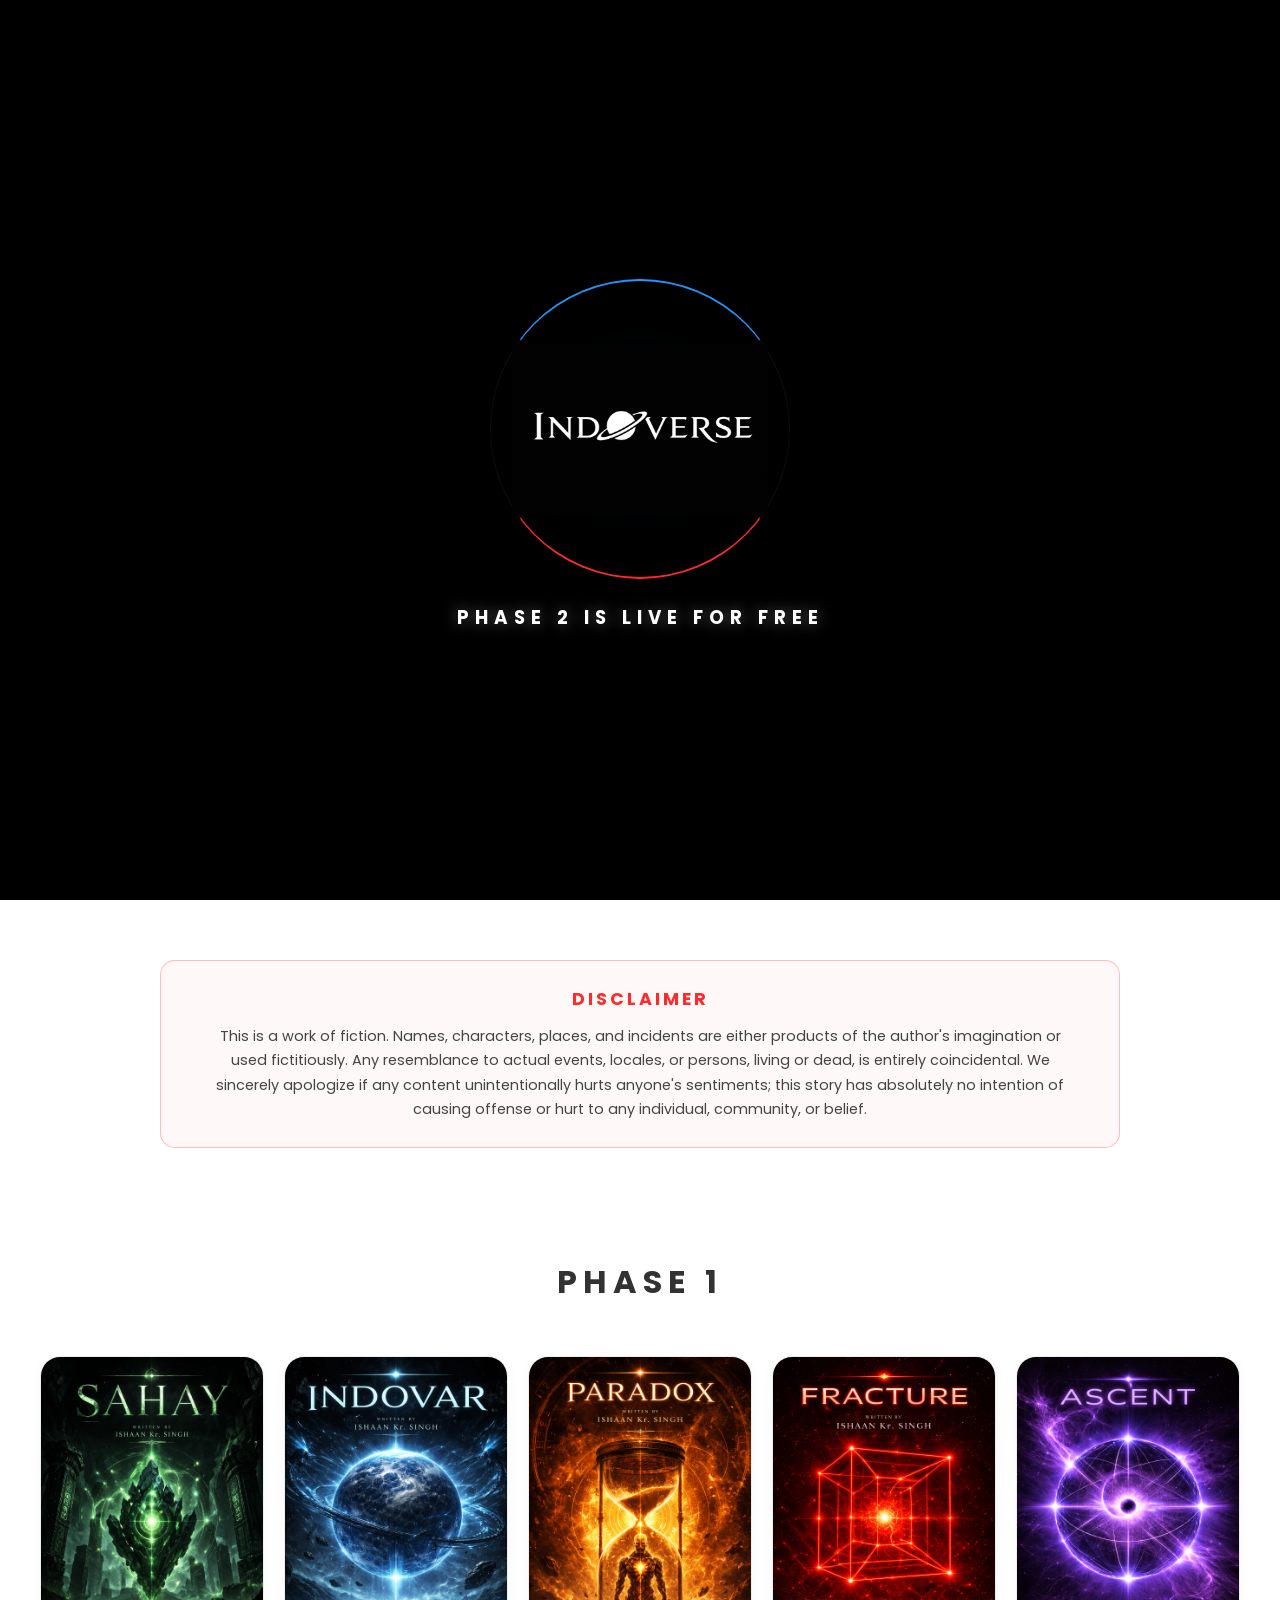
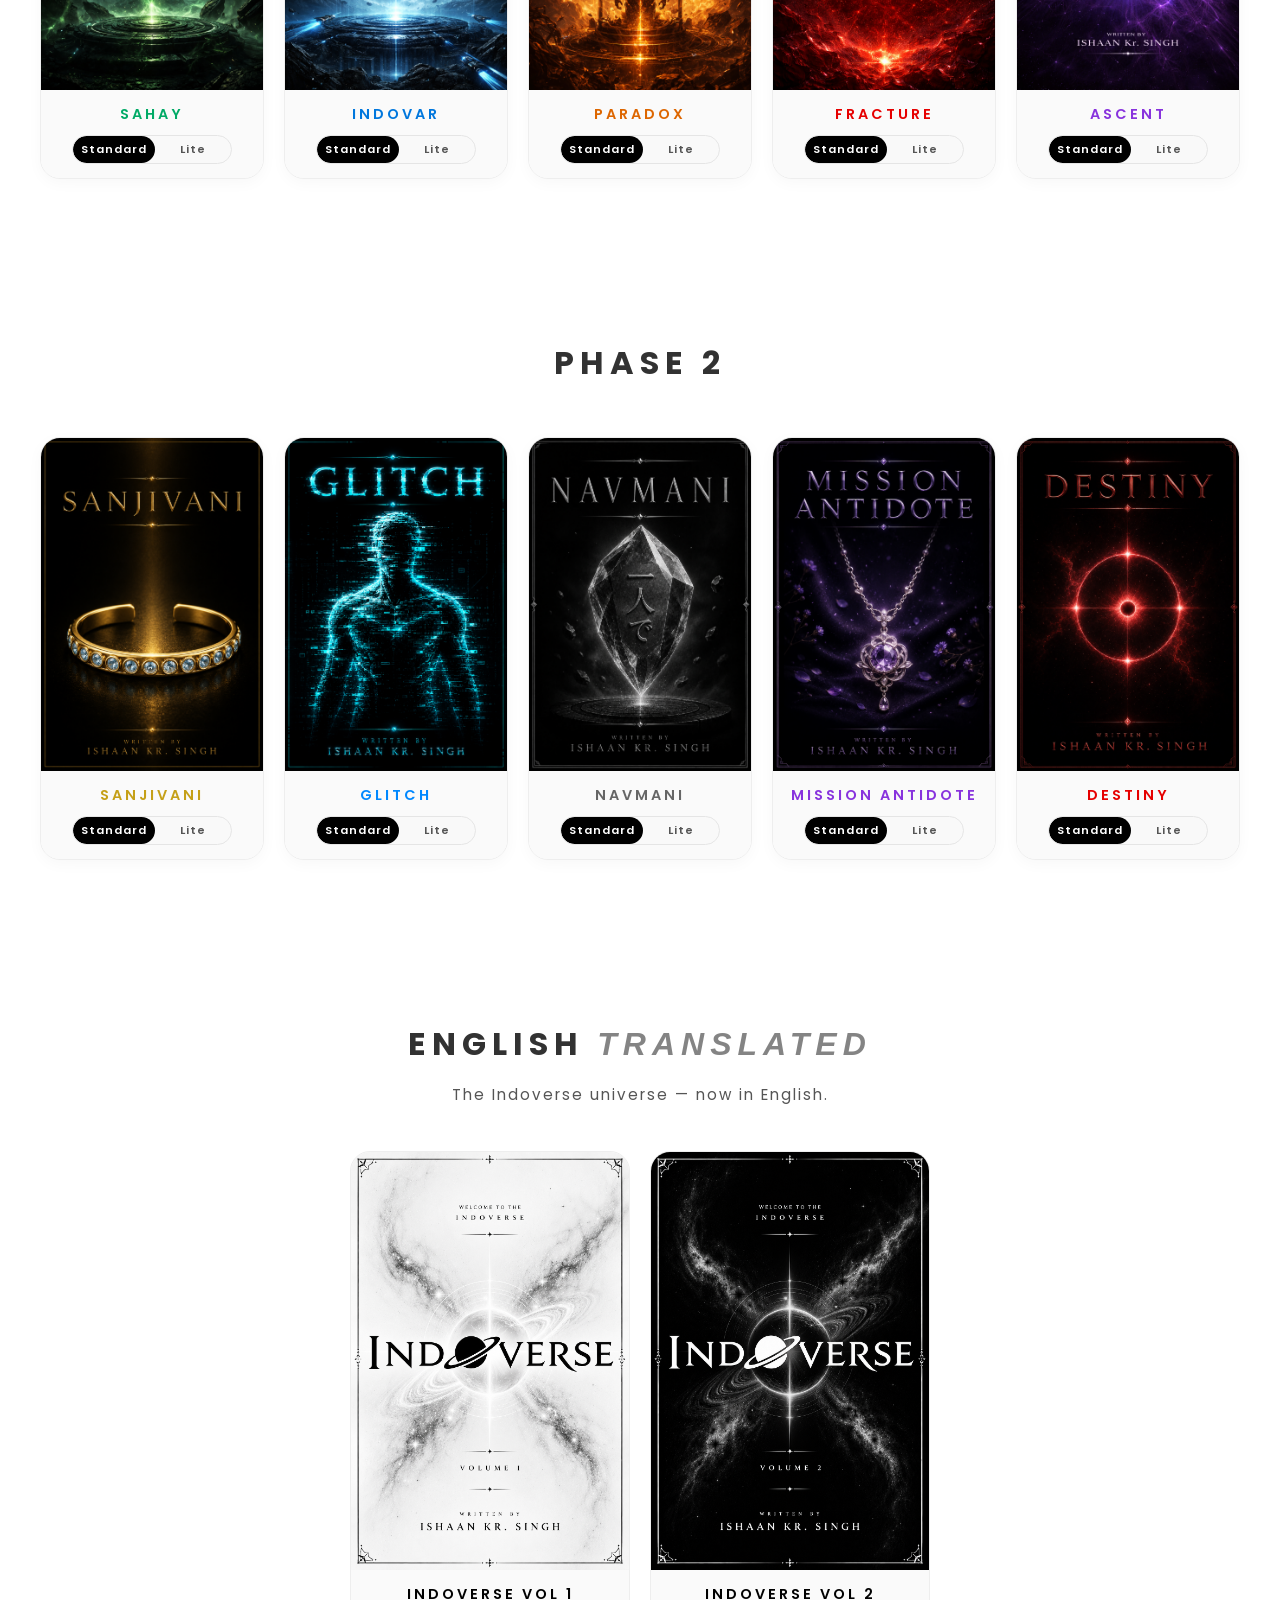
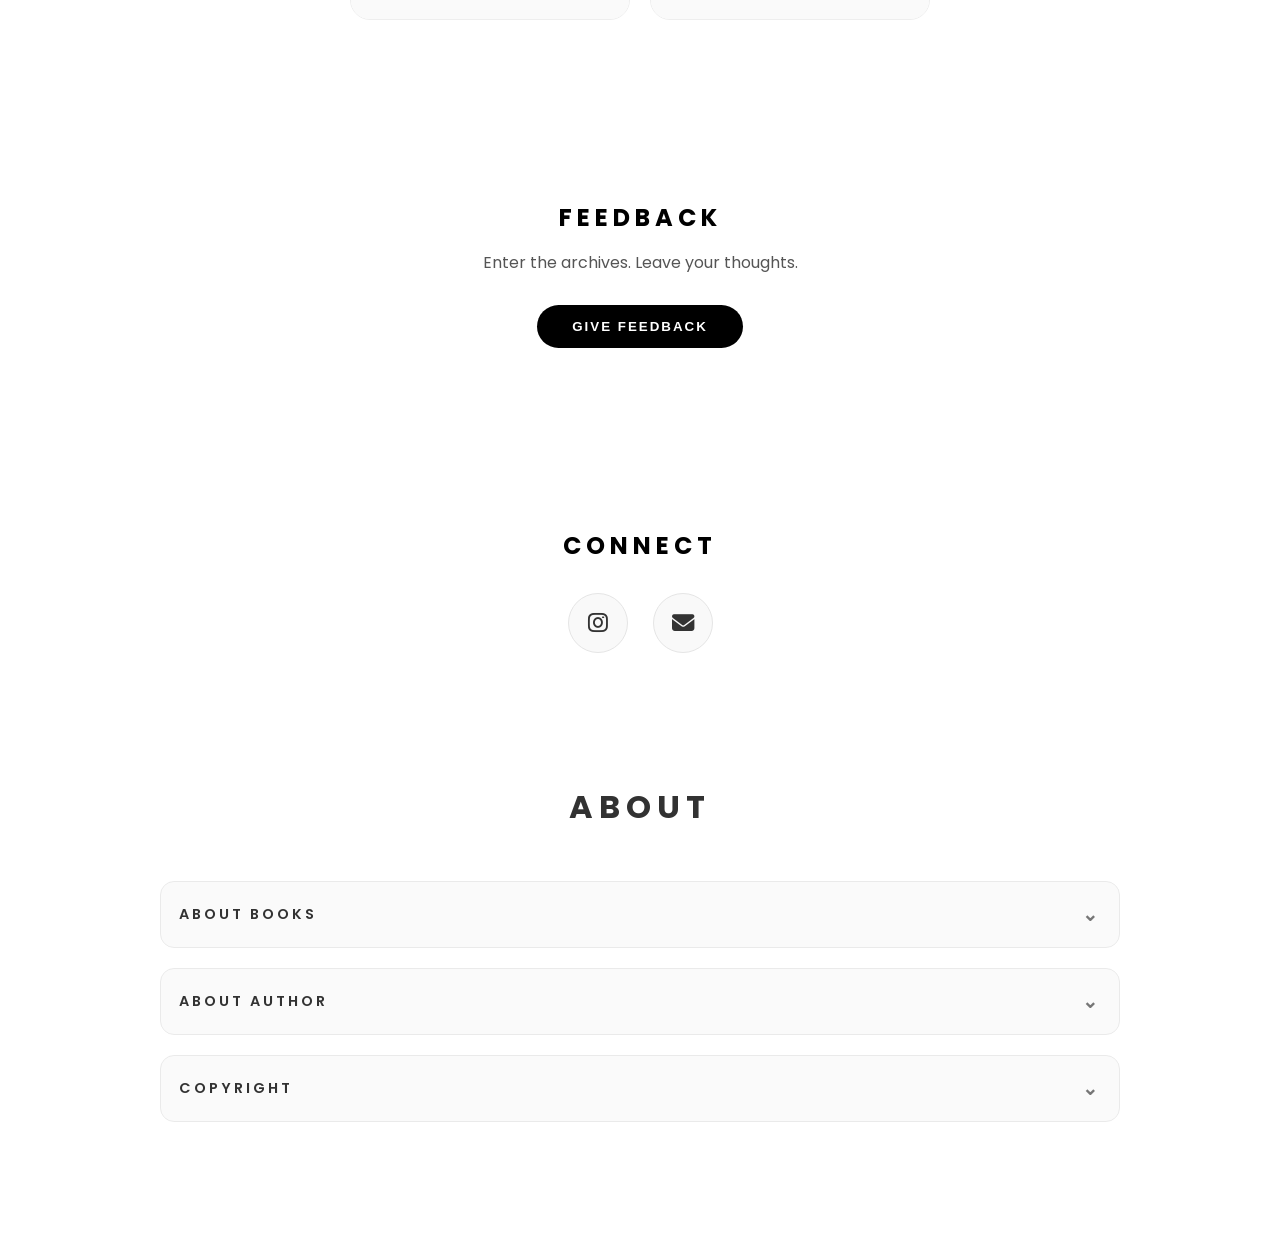
==== commit 9e89f2b2: "Add files via upload" ====
--- a/index.html
+++ b/index.html
@@ -1,169 +1,291 @@
-<!DOCTYPE html>
-<html lang="en">
-<head>
-    <meta charset="UTF-8">
-    <meta name="viewport" content="width=device-width, initial-scale=1.0">
-    <title>INDOVERSE</title>
-
-    <!-- Favicon (Planet from Logo) -->
-    <link rel="icon" type="image/png" href="favicon.png">
-
-    <!-- FontAwesome for Icons -->
-    <link rel="stylesheet" href="https://cdnjs.cloudflare.com/ajax/libs/font-awesome/6.5.1/css/all.min.css"/>
-
-    <!-- Google Fonts -->
-    <link href="https://fonts.googleapis.com/css2?family=Poppins:wght@300;400;600;700&display=swap" rel="stylesheet">
-
-    <!-- Stylesheet -->
-    <link rel="stylesheet" href="style.css">
-</head>
-<body>
-
-    <!-- COOL INTRO OVERLAY -->
-    <div id="intro-overlay">
-        <div class="intro-content">
-            <div class="intro-visual-wrapper">
-                <div class="intro-glow"></div>
-                <div class="orbit-spinner"></div>
-                <img src="Logo.png" alt="INDOVERSE" class="intro-logo">
-            </div>
-            <div class="intro-subtitle">PHASE 2 IS LIVE FOR FREE</div>
-        </div>
-    </div>
-
-    <!-- HERO SECTION -->
-    <section class="hero">
-        <div class="stars"></div>
-        <div class="hero-content">
-            <!-- Sleek inverted Logo Image for Dark Theme -->
-            <img src="Logo.png" alt="INDOVERSE" class="hero-logo">
-            <p>A connected cinematic universe built through stories.</p>
-            <button onclick="scrollToBooks()">EXPLORE BOOKS</button>
-        </div>
-    </section>
-
-    <!-- DISCLAIMER (Red Box) -->
-    <section class="disclaimer-section">
-        <div class="disclaimer-box">
-            <h3>DISCLAIMER</h3>
-            <p>This is a work of fiction. Names, characters, places, and incidents are either products of the author's imagination or used fictitiously. Any resemblance to actual events, locales, or persons, living or dead, is entirely coincidental. We sincerely apologize if any content unintentionally hurts anyone's sentiments; this story has absolutely no intention of causing offense or hurt to any individual, community, or belief.</p>
-        </div>
-    </section>
-
-    <!-- PHASE 1 SECTION -->
-    <section class="phase-section" id="books">
-        <h2 class="section-title">PHASE 1</h2>
-        <div class="books-grid">
-            <a href="SAHAY.pdf" target="_blank" class="book-card sahay">
-                <img src="SAHAY BOOK.png" alt="SAHAY">
-                <h3>SAHAY</h3>
-            </a>
-            <a href="INDOVAR.pdf" target="_blank" class="book-card indovar">
-                <img src="INDOVAR BOOK.png" alt="INDOVAR">
-                <h3>INDOVAR</h3>
-            </a>
-            <a href="PARADOX.pdf" target="_blank" class="book-card paradox">
-                <img src="PARADOX BOOK.png" alt="PARADOX">
-                <h3>PARADOX</h3>
-            </a>
-            <a href="FRACTURE.pdf" target="_blank" class="book-card fracture">
-                <img src="FRACTURE BOOK.png" alt="FRACTURE">
-                <h3>FRACTURE</h3>
-            </a>
-            <a href="ASCENT.pdf" target="_blank" class="book-card ascent">
-                <img src="ASCENT BOOK.png" alt="ASCENT">
-                <h3>ASCENT</h3>
-            </a>
-        </div>
-    </section>
-
-    <!-- PHASE 2 SECTION -->
-    <section class="phase-section" id="phase2">
-        <h2 class="section-title">PHASE 2</h2>
-        <div class="books-grid">
-            <a href="SANJIVANI.pdf" target="_blank" class="book-card sanjivani">
-                <img src="SANJIVANI BOOK.png" alt="SANJIVANI">
-                <h3>SANJIVANI</h3>
-            </a>
-            <a href="GLITCH.pdf" target="_blank" class="book-card glitch">
-                <img src="GLITCH BOOK.png" alt="GLITCH">
-                <h3>GLITCH</h3>
-            </a>
-            <a href="NAVMANI.pdf" target="_blank" class="book-card navmani">
-                <img src="NAVMANI BOOK.png" alt="NAVMANI">
-                <h3>NAVMANI</h3>
-            </a>
-            <a href="MISSION ANTIDOTE.pdf" target="_blank" class="book-card mission-antidote">
-                <img src="MISSION ANTIDOTE BOOK.png" alt="MISSION ANTIDOTE">
-                <h3>MISSION ANTIDOTE</h3>
-            </a>
-            <a href="DESTINY.pdf" target="_blank" class="book-card destiny">
-                <img src="DESTINY BOOK.png" alt="DESTINY">
-                <h3>DESTINY</h3>
-            </a>
-        </div>
-    </section>
-
-    <!-- FEEDBACK SECTION (Google Form) -->
-    <section class="feedback">
-        <h2>FEEDBACK</h2>
-        <p>Enter the archives. Leave your thoughts.</p>
-        <a href="https://forms.gle/96thjLfbspUuEJoD9" target="_blank">
-            <button>GIVE FEEDBACK</button>
-        </a>
-    </section>
-
-    <!-- CONTACT SECTION -->
-    <section class="contact">
-        <h2>CONNECT</h2>
-        <div class="contact-icons">
-            <a href="https://www.instagram.com/ishaanks09/" target="_blank">
-                <i class="fa-brands fa-instagram"></i>
-            </a>
-            <a href="mailto:singhscreations2026@gmail.com">
-                <i class="fa-solid fa-envelope"></i>
-            </a>
-        </div>
-    </section>
-
-    <!-- ABOUT SECTION -->
-    <section class="about">
-        <h1 class="section-title">ABOUT</h1>
-        
-        <!-- ABOUT BOOKS -->
-        <div class="accordion">
-            <button class="accordion-btn">
-                <span>ABOUT BOOKS</span>
-                <span class="arrow">⌄</span>
-            </button>
-            <div class="accordion-content text-content">
-                <p>Five connected books written in Hinglish to connect with a new generation of readers through cinematic storytelling.</p>
-            </div>
-        </div>
-
-        <!-- ABOUT AUTHOR -->
-        <div class="accordion">
-            <button class="accordion-btn">
-                <span>ABOUT AUTHOR</span>
-                <span class="arrow">⌄</span>
-            </button>
-            <div class="accordion-content text-content">
-                <p>Created by Ishaan Kr. Singh, a Class 11 student building a connected cinematic universe through stories and imagination.</p>
-            </div>
-        </div>
-
-        <!-- COPYRIGHT -->
-        <div class="accordion">
-            <button class="accordion-btn">
-                <span>COPYRIGHT</span>
-                <span class="arrow">⌄</span>
-            </button>
-            <div class="accordion-content text-content">
-                <p>© Ishaan Kr. Singh — INDOVERSE and all related stories, concepts, characters and universe elements are protected under copyright law. Unauthorized reproduction or distribution is prohibited.</p>
-            </div>
-        </div>
-    </section>
-
-    <script src="script.js"></script>
-</body>
-</html>
+<!DOCTYPE html>
+<html lang="en">
+<head>
+    <meta charset="UTF-8">
+    <meta name="viewport" content="width=device-width, initial-scale=1.0">
+    <title>INDOVERSE</title>
+
+    <!-- Favicon (Planet from Logo) -->
+    <link rel="icon" type="image/png" href="favicon.png">
+
+    <!-- FontAwesome for Icons -->
+    <link rel="stylesheet" href="https://cdnjs.cloudflare.com/ajax/libs/font-awesome/6.5.1/css/all.min.css"/>
+
+    <!-- Google Fonts -->
+    <link href="https://fonts.googleapis.com/css2?family=Poppins:wght@300;400;600;700&display=swap" rel="stylesheet">
+
+    <!-- Stylesheet -->
+    <link rel="stylesheet" href="style.css">
+</head>
+<body>
+
+    <!-- DARK MODE TOGGLE -->
+    <button class="theme-toggle-btn" id="themeToggle" title="Toggle Dark/Light Mode">🌙</button>
+
+    <!-- COOL INTRO OVERLAY -->
+    <div id="intro-overlay">
+        <div class="intro-content">
+            <div class="intro-visual-wrapper">
+                <div class="intro-glow"></div>
+                <div class="orbit-spinner"></div>
+                <img src="Logo.png" alt="INDOVERSE" class="intro-logo">
+            </div>
+            <div class="intro-subtitle">PHASE 2 IS LIVE FOR FREE</div>
+        </div>
+    </div>
+
+    <!-- HERO SECTION -->
+    <section class="hero">
+        <div class="stars"></div>
+        <div class="hero-content">
+            <!-- Sleek inverted Logo Image for Dark Theme -->
+            <img src="Logo.png" alt="INDOVERSE" class="hero-logo">
+            <p>A connected cinematic universe built through stories.</p>
+            <button onclick="scrollToBooks()">EXPLORE BOOKS</button>
+        </div>
+    </section>
+
+    <!-- DISCLAIMER (Red Box) -->
+    <section class="disclaimer-section">
+        <div class="disclaimer-box">
+            <h3>DISCLAIMER</h3>
+            <p>This is a work of fiction. Names, characters, places, and incidents are either products of the author's imagination or used fictitiously. Any resemblance to actual events, locales, or persons, living or dead, is entirely coincidental. We sincerely apologize if any content unintentionally hurts anyone's sentiments; this story has absolutely no intention of causing offense or hurt to any individual, community, or belief.</p>
+        </div>
+    </section>
+
+    <!-- PHASE 1 SECTION -->
+    <section class="phase-section" id="books">
+        <h2 class="section-title">PHASE 1</h2>
+        <div class="books-grid">
+
+            <div class="book-card sahay">
+                <a href="SAHAY.pdf" target="_blank" class="book-cover-link">
+                    <img src="SAHAY BOOK.png" alt="SAHAY">
+                </a>
+                <div class="book-footer">
+                    <h3>SAHAY</h3>
+                    <div class="version-toggle">
+                        <button class="ver-btn active" onclick="openBook(event,'SAHAY.pdf')">Standard</button>
+                        <button class="ver-btn lite" onclick="openBook(event,'SAHAY Lite.pdf')">Lite</button>
+                    </div>
+                </div>
+            </div>
+
+            <div class="book-card indovar">
+                <a href="INDOVAR.pdf" target="_blank" class="book-cover-link">
+                    <img src="INDOVAR BOOK.png" alt="INDOVAR">
+                </a>
+                <div class="book-footer">
+                    <h3>INDOVAR</h3>
+                    <div class="version-toggle">
+                        <button class="ver-btn active" onclick="openBook(event,'INDOVAR.pdf')">Standard</button>
+                        <button class="ver-btn lite" onclick="openBook(event,'INDOVAR Lite.pdf')">Lite</button>
+                    </div>
+                </div>
+            </div>
+
+            <div class="book-card paradox">
+                <a href="PARADOX.pdf" target="_blank" class="book-cover-link">
+                    <img src="PARADOX BOOK.png" alt="PARADOX">
+                </a>
+                <div class="book-footer">
+                    <h3>PARADOX</h3>
+                    <div class="version-toggle">
+                        <button class="ver-btn active" onclick="openBook(event,'PARADOX.pdf')">Standard</button>
+                        <button class="ver-btn lite" onclick="openBook(event,'PARADOX Lite.pdf')">Lite</button>
+                    </div>
+                </div>
+            </div>
+
+            <div class="book-card fracture">
+                <a href="FRACTURE.pdf" target="_blank" class="book-cover-link">
+                    <img src="FRACTURE BOOK.png" alt="FRACTURE">
+                </a>
+                <div class="book-footer">
+                    <h3>FRACTURE</h3>
+                    <div class="version-toggle">
+                        <button class="ver-btn active" onclick="openBook(event,'FRACTURE.pdf')">Standard</button>
+                        <button class="ver-btn lite" onclick="openBook(event,'FRACTURE Lite.pdf')">Lite</button>
+                    </div>
+                </div>
+            </div>
+
+            <div class="book-card ascent">
+                <a href="ASCENT.pdf" target="_blank" class="book-cover-link">
+                    <img src="ASCENT BOOK.png" alt="ASCENT">
+                </a>
+                <div class="book-footer">
+                    <h3>ASCENT</h3>
+                    <div class="version-toggle">
+                        <button class="ver-btn active" onclick="openBook(event,'ASCENT.pdf')">Standard</button>
+                        <button class="ver-btn lite" onclick="openBook(event,'ASCENT Lite.pdf')">Lite</button>
+                    </div>
+                </div>
+            </div>
+
+        </div>
+    </section>
+
+    <!-- PHASE 2 SECTION -->
+    <section class="phase-section" id="phase2">
+        <h2 class="section-title">PHASE 2</h2>
+        <div class="books-grid">
+
+            <div class="book-card sanjivani">
+                <a href="SANJIVANI.pdf" target="_blank" class="book-cover-link">
+                    <img src="SANJIVANI BOOK.png" alt="SANJIVANI">
+                </a>
+                <div class="book-footer">
+                    <h3>SANJIVANI</h3>
+                    <div class="version-toggle">
+                        <button class="ver-btn active" onclick="openBook(event,'SANJIVANI.pdf')">Standard</button>
+                        <button class="ver-btn lite" onclick="openBook(event,'SANJIVANI Lite.pdf')">Lite</button>
+                    </div>
+                </div>
+            </div>
+
+            <div class="book-card glitch">
+                <a href="GLITCH.pdf" target="_blank" class="book-cover-link">
+                    <img src="GLITCH BOOK.png" alt="GLITCH">
+                </a>
+                <div class="book-footer">
+                    <h3>GLITCH</h3>
+                    <div class="version-toggle">
+                        <button class="ver-btn active" onclick="openBook(event,'GLITCH.pdf')">Standard</button>
+                        <button class="ver-btn lite" onclick="openBook(event,'GLITCH Lite.pdf')">Lite</button>
+                    </div>
+                </div>
+            </div>
+
+            <div class="book-card navmani">
+                <a href="NAVMANI.pdf" target="_blank" class="book-cover-link">
+                    <img src="NAVMANI BOOK.png" alt="NAVMANI">
+                </a>
+                <div class="book-footer">
+                    <h3>NAVMANI</h3>
+                    <div class="version-toggle">
+                        <button class="ver-btn active" onclick="openBook(event,'NAVMANI.pdf')">Standard</button>
+                        <button class="ver-btn lite" onclick="openBook(event,'NAVMANI Lite.pdf')">Lite</button>
+                    </div>
+                </div>
+            </div>
+
+            <div class="book-card mission-antidote">
+                <a href="MISSION ANTIDOTE.pdf" target="_blank" class="book-cover-link">
+                    <img src="MISSION ANTIDOTE BOOK.png" alt="MISSION ANTIDOTE">
+                </a>
+                <div class="book-footer">
+                    <h3>MISSION ANTIDOTE</h3>
+                    <div class="version-toggle">
+                        <button class="ver-btn active" onclick="openBook(event,'MISSION ANTIDOTE.pdf')">Standard</button>
+                        <button class="ver-btn lite" onclick="openBook(event,'MISSION ANTIDOTE Lite.pdf')">Lite</button>
+                    </div>
+                </div>
+            </div>
+
+            <div class="book-card destiny">
+                <a href="DESTINY.pdf" target="_blank" class="book-cover-link">
+                    <img src="DESTINY BOOK.png" alt="DESTINY">
+                </a>
+                <div class="book-footer">
+                    <h3>DESTINY</h3>
+                    <div class="version-toggle">
+                        <button class="ver-btn active" onclick="openBook(event,'DESTINY.pdf')">Standard</button>
+                        <button class="ver-btn lite" onclick="openBook(event,'DESTINY Lite.pdf')">Lite</button>
+                    </div>
+                </div>
+            </div>
+
+        </div>
+    </section>
+
+    <!-- ENGLISH TRANSLATED SECTION -->
+    <section class="phase-section" id="english">
+        <h2 class="section-title">ENGLISH <span class="translated-label">TRANSLATED</span></h2>
+        <p class="section-subtitle">The Indoverse universe — now in English.</p>
+        <div class="books-grid books-grid-centered">
+
+            <div class="book-card vol1">
+                <a href="INDOVERSE VOL 1.pdf" target="_blank" class="book-cover-link">
+                    <img src="VOL 1.png" alt="INDOVERSE VOL 1">
+                </a>
+                <div class="book-footer">
+                    <h3>INDOVERSE VOL 1</h3>
+                </div>
+            </div>
+
+            <div class="book-card vol2">
+                <a href="INDOVERSE VOL 2.pdf" target="_blank" class="book-cover-link">
+                    <img src="VOL 2.png" alt="INDOVERSE VOL 2">
+                </a>
+                <div class="book-footer">
+                    <h3>INDOVERSE VOL 2</h3>
+                </div>
+            </div>
+
+        </div>
+    </section>
+
+    <!-- FEEDBACK SECTION (Google Form) -->
+    <section class="feedback">
+        <h2>FEEDBACK</h2>
+        <p>Enter the archives. Leave your thoughts.</p>
+        <a href="https://forms.gle/96thjLfbspUuEJoD9" target="_blank">
+            <button>GIVE FEEDBACK</button>
+        </a>
+    </section>
+
+    <!-- CONTACT SECTION -->
+    <section class="contact">
+        <h2>CONNECT</h2>
+        <div class="contact-icons">
+            <a href="https://www.instagram.com/ishaanks09/" target="_blank">
+                <i class="fa-brands fa-instagram"></i>
+            </a>
+            <a href="mailto:singhscreations2026@gmail.com">
+                <i class="fa-solid fa-envelope"></i>
+            </a>
+        </div>
+    </section>
+
+    <!-- ABOUT SECTION -->
+    <section class="about">
+        <h1 class="section-title">ABOUT</h1>
+        
+        <!-- ABOUT BOOKS -->
+        <div class="accordion">
+            <button class="accordion-btn">
+                <span>ABOUT BOOKS</span>
+                <span class="arrow">⌄</span>
+            </button>
+            <div class="accordion-content text-content">
+                <p>Five connected books written in Hinglish to connect with a new generation of readers through cinematic storytelling.</p>
+            </div>
+        </div>
+
+        <!-- ABOUT AUTHOR -->
+        <div class="accordion">
+            <button class="accordion-btn">
+                <span>ABOUT AUTHOR</span>
+                <span class="arrow">⌄</span>
+            </button>
+            <div class="accordion-content text-content">
+                <p>Created by Ishaan Kr. Singh, a Class 11 student building a connected cinematic universe through stories and imagination.</p>
+            </div>
+        </div>
+
+        <!-- COPYRIGHT -->
+        <div class="accordion">
+            <button class="accordion-btn">
+                <span>COPYRIGHT</span>
+                <span class="arrow">⌄</span>
+            </button>
+            <div class="accordion-content text-content">
+                <p>© Ishaan Kr. Singh — INDOVERSE and all related stories, concepts, characters and universe elements are protected under copyright law. Unauthorized reproduction or distribution is prohibited.</p>
+            </div>
+        </div>
+    </section>
+
+    <script src="script.js"></script>
+</body>
+</html>
--- a/style.css
+++ b/style.css
@@ -1,3 +1,59 @@
+:root {
+    --bg-color: #ffffff;
+    --text-color: #000000;
+    --text-muted: #555555;
+    --card-bg: #ffffff;
+    --card-border: #eeeeee;
+    --card-hover-border: #dddddd;
+    --card-title-bg: #fafafa;
+    
+    --btn-bg: #000000;
+    --btn-text: #ffffff;
+    --btn-hover: #222222;
+    
+    --accordion-bg: #f9f9f9;
+    --accordion-border: #e5e5e5;
+    
+    --disclaimer-bg: rgba(255, 43, 43, 0.03);
+    --disclaimer-border: rgba(255, 43, 43, 0.3);
+    --disclaimer-text: #444444;
+    
+    --stars-opacity: 0.08;
+    --stars-invert: 1;
+    --logo-invert: 0;
+    
+    --icon-bg: #f9f9f9;
+    --icon-color: #333333;
+}
+
+body.dark-mode {
+    --bg-color: #000000;
+    --text-color: #ffffff;
+    --text-muted: #888888;
+    --card-bg: #0d0d0d;
+    --card-border: rgba(255, 255, 255, 0.02);
+    --card-hover-border: rgba(255, 255, 255, 0.08);
+    --card-title-bg: rgba(10, 10, 10, 0.95);
+    
+    --btn-bg: #111111;
+    --btn-text: #bbb;
+    --btn-hover: #1a1a1a;
+    
+    --accordion-bg: #0d0d0d;
+    --accordion-border: rgba(255, 255, 255, 0.01);
+    
+    --disclaimer-bg: rgba(255, 43, 43, 0.04);
+    --disclaimer-border: rgba(255, 43, 43, 0.25);
+    --disclaimer-text: #999999;
+    
+    --stars-opacity: 0.35;
+    --stars-invert: 0;
+    --logo-invert: 1;
+    
+    --icon-bg: #111111;
+    --icon-color: #aaaaaa;
+}
+
 *{
     margin:0;
     padding:0;
@@ -10,13 +66,42 @@
 
 body{
     font-family:'Poppins',sans-serif;
-    background:#ffffff; /* Pure white background */
-    color:#000000; /* Black font */
+    background: var(--bg-color);
+    color: var(--text-color);
     overflow-x:hidden;
-}
-
-/* ======================== */
-/*   COOL INTRO OVERLAY     */
+    transition: background 0.3s, color 0.3s;
+}
+
+/* ======================== */
+/*   THEME TOGGLE BUTTON    */
+/* ======================== */
+.theme-toggle-btn {
+    position: fixed;
+    top: 25px;
+    right: 25px;
+    width: 45px;
+    height: 45px;
+    border-radius: 50%;
+    background: var(--accordion-bg);
+    border: 1px solid var(--accordion-border);
+    color: var(--text-color);
+    cursor: pointer;
+    display: flex;
+    justify-content: center;
+    align-items: center;
+    font-size: 1.25rem;
+    z-index: 1000;
+    transition: 0.3s cubic-bezier(0.2, 0.8, 0.2, 1);
+    box-shadow: 0 4px 10px rgba(0, 0, 0, 0.05);
+    outline: none;
+}
+
+.theme-toggle-btn:hover {
+    transform: scale(1.1) rotate(15deg);
+    background: var(--btn-bg);
+    color: var(--btn-text);
+}
+
 /* ======================== */
 /*   COOL INTRO OVERLAY     */
 /* ======================== */
@@ -85,8 +170,8 @@
     height: 300px;
     border: 1px solid rgba(255, 255, 255, 0.05);
     border-radius: 50%;
-    border-top: 2px solid #2196ff; /* electric blue highlight */
-    border-bottom: 2px solid #ff2b2b; /* red highlight */
+    border-top: 2px solid #2196ff;
+    border-bottom: 2px solid #ff2b2b;
     animation: spin-orbit 3s linear infinite;
     pointer-events: none;
     z-index: 2;
@@ -160,14 +245,15 @@
 .hero-logo {
     max-width: 550px;
     width: 85%;
-    /* No invert filter since logo is black and bg is white */
+    filter: invert(var(--logo-invert));
     display: block;
     margin: 0 auto 30px auto;
     animation: intro-reveal 1.5s cubic-bezier(0.2, 0.8, 0.2, 1) forwards;
+    transition: filter 0.3s;
 }
 
 .hero p{
-    color:#555;
+    color: var(--text-muted);
     margin-bottom:35px;
     font-size: 1.05rem;
     letter-spacing: 1px;
@@ -177,17 +263,17 @@
     padding:14px 35px;
     border:none;
     border-radius:40px;
-    background:#000000; /* Black button */
-    color:#ffffff; /* White text */
+    background: var(--btn-bg);
+    color: var(--btn-text);
     letter-spacing:2px;
     font-weight: 600;
     cursor:pointer;
-    transition:0.3s;
+    transition: 0.3s;
 }
 
 .hero button:hover{
     transform:translateY(-3px);
-    background:#222222;
+    background: var(--btn-hover);
     box-shadow: 0 5px 15px rgba(0, 0, 0, 0.1);
 }
 
@@ -197,8 +283,9 @@
     width:100%;
     height:100%;
     background:url('https://www.transparenttextures.com/patterns/stardust.png');
-    opacity:0.08; /* Subtle star specs */
-    filter: invert(1); /* Make star specs dark */
+    opacity: var(--stars-opacity);
+    filter: invert(var(--stars-invert));
+    transition: opacity 0.3s, filter 0.3s;
 }
 
 /* ======================== */
@@ -212,11 +299,12 @@
 }
 
 .disclaimer-box {
-    border: 1px solid rgba(255, 43, 43, 0.3);
-    background: rgba(255, 43, 43, 0.03);
+    border: 1px solid var(--disclaimer-border);
+    background: var(--disclaimer-bg);
     padding: 25px 30px;
     border-radius: 15px;
     text-align: center;
+    transition: border-color 0.3s, background 0.3s;
 }
 
 .disclaimer-box h3 {
@@ -229,11 +317,12 @@
 }
 
 .disclaimer-box p {
-    color: #444;
+    color: var(--disclaimer-text);
     line-height: 1.7;
     font-size: 0.9rem;
     max-width: 850px;
     margin: 0 auto;
+    transition: color 0.3s;
 }
 
 /* ======================== */
@@ -241,16 +330,48 @@
 /* ======================== */
 .section-title{
     text-align:center;
-    color:#333;
+    color: var(--text-color);
+    opacity: 0.8;
     letter-spacing:6px;
     margin-bottom:50px;
     font-size:2rem;
     font-weight: 700;
+    transition: color 0.3s;
 }
 
 .phase-section{
     padding:80px 20px;
 }
+
+/* English Translated Section */
+.section-subtitle {
+    text-align: center;
+    color: var(--text-muted);
+    font-size: 0.95rem;
+    letter-spacing: 2px;
+    margin-top: -35px;
+    margin-bottom: 45px;
+    transition: color 0.3s;
+}
+
+.translated-label {
+    font-style: italic;
+    opacity: 0.6;
+}
+
+/* Centered 2-column grid for Vol 1 & 2 */
+.books-grid-centered {
+    grid-template-columns: repeat(2, minmax(0, 280px)) !important;
+    justify-content: center;
+    max-width: 640px !important;
+}
+
+.vol1 h3 { color: #888888; }
+.vol1:hover { box-shadow: 0 10px 30px rgba(120, 120, 120, 0.15); }
+
+.vol2 h3 { color: #888888; }
+.vol2:hover { box-shadow: 0 10px 30px rgba(120, 120, 120, 0.15); }
+
 
 /* ======================== */
 /*   BOOKS GRID             */
@@ -265,75 +386,138 @@
 }
 
 .book-card{
-    text-decoration:none;
-    background:#ffffff;
+    background: var(--card-bg);
     border-radius:20px;
     overflow:hidden;
-    transition: 0.4s cubic-bezier(0.2, 0.8, 0.2, 1);
-    border: 1px solid #eeeeee;
-    box-shadow: 0 4px 15px rgba(0, 0, 0, 0.03);
+    transition: 0.4s cubic-bezier(0.2, 0.8, 0.2, 1), border-color 0.3s, background 0.3s;
+    border: 1px solid var(--card-border);
+    display: flex;
+    flex-direction: column;
 }
 
 .book-card:hover{
-    transform:translateY(-10px) scale(1.02);
-    border-color: #dddddd;
+    transform:translateY(-8px) scale(1.01);
+    border-color: var(--card-hover-border);
+}
+
+.book-cover-link {
+    display: block;
+    text-decoration: none;
+    flex-shrink: 0;
 }
 
 .book-card img{
     width:100%;
     display:block;
+    transition: opacity 0.2s;
+}
+
+.book-cover-link:hover img {
+    opacity: 0.9;
+}
+
+.book-footer {
+    background: var(--card-title-bg);
+    padding: 14px 12px;
+    display: flex;
+    flex-direction: column;
+    align-items: center;
+    gap: 10px;
+    transition: background 0.3s;
+    flex: 1;
 }
 
 .book-card h3{
     text-align:center;
-    padding:20px;
     letter-spacing:3px;
-    font-size: 1rem;
+    font-size: 0.9rem;
     font-weight: 600;
-    background: #fafafa;
+    color: inherit;
+}
+
+/* ======================== */
+/*   VERSION TOGGLE PILL    */
+/* ======================== */
+.version-toggle {
+    display: flex;
+    border-radius: 30px;
+    overflow: hidden;
+    border: 1px solid var(--accordion-border);
+    background: var(--accordion-bg);
+    width: 100%;
+    max-width: 160px;
+}
+
+.ver-btn {
+    flex: 1;
+    border: none;
+    background: transparent;
+    padding: 5px 8px;
+    font-family: 'Poppins', sans-serif;
+    font-size: 0.7rem;
+    font-weight: 600;
+    letter-spacing: 1px;
+    cursor: pointer;
+    color: var(--text-muted);
+    transition: 0.2s;
+    border-radius: 30px;
+    outline: none;
+}
+
+.ver-btn.active {
+    background: var(--btn-bg);
+    color: var(--btn-text);
+}
+
+.ver-btn.lite:hover:not(.active) {
+    color: var(--text-color);
+}
+
+.ver-btn.active:hover {
+    opacity: 0.85;
 }
 
 /* PHASE 1 COLORS */
 .sahay{ box-shadow: 0 4px 15px rgba(0, 0, 0, 0.03); }
-.sahay h3{ color:#00aa66; } /* Darker green for white bg */
-.sahay:hover { box-shadow: 0 10px 30px rgba(0, 170, 102, 0.15); }
+.sahay h3{ color:#00aa66; }
+.sahay:hover { box-shadow: 0 10px 30px rgba(0, 170, 102, 0.18); }
 
 .indovar{ box-shadow: 0 4px 15px rgba(0, 0, 0, 0.03); }
-.indovar h3{ color:#0077dd; } /* Darker blue */
-.indovar:hover { box-shadow: 0 10px 30px rgba(0, 119, 221, 0.15); }
+.indovar h3{ color:#0077dd; }
+.indovar:hover { box-shadow: 0 10px 30px rgba(0, 119, 221, 0.18); }
 
 .paradox{ box-shadow: 0 4px 15px rgba(0, 0, 0, 0.03); }
-.paradox h3{ color:#dd6600; } /* Darker orange */
-.paradox:hover { box-shadow: 0 10px 30px rgba(221, 102, 0, 0.15); }
+.paradox h3{ color:#dd6600; }
+.paradox:hover { box-shadow: 0 10px 30px rgba(221, 102, 0, 0.18); }
 
 .fracture{ box-shadow: 0 4px 15px rgba(0, 0, 0, 0.03); }
-.fracture h3{ color:#e60000; } /* Darker red */
-.fracture:hover { box-shadow: 0 10px 30px rgba(230, 0, 0, 0.15); }
+.fracture h3{ color:#e60000; }
+.fracture:hover { box-shadow: 0 10px 30px rgba(230, 0, 0, 0.18); }
 
 .ascent{ box-shadow: 0 4px 15px rgba(0, 0, 0, 0.03); }
-.ascent h3{ color:#8833dd; } /* Darker purple */
-.ascent:hover { box-shadow: 0 10px 30px rgba(136, 51, 221, 0.15); }
+.ascent h3{ color:#8833dd; }
+.ascent:hover { box-shadow: 0 10px 30px rgba(136, 51, 221, 0.18); }
 
 /* PHASE 2 COLORS */
 .sanjivani{ box-shadow: 0 4px 15px rgba(0, 0, 0, 0.03); }
-.sanjivani h3{ color:#c5a018; } /* Gold */
-.sanjivani:hover { box-shadow: 0 10px 30px rgba(197, 160, 24, 0.18); }
+.sanjivani h3{ color:#c5a018; }
+.sanjivani:hover { box-shadow: 0 10px 30px rgba(197, 160, 24, 0.22); }
 
 .glitch{ box-shadow: 0 4px 15px rgba(0, 0, 0, 0.03); }
-.glitch h3{ color:#0088ff; } /* Electrical blue */
-.glitch:hover { box-shadow: 0 10px 30px rgba(0, 136, 255, 0.18); }
+.glitch h3{ color:#0088ff; }
+.glitch:hover { box-shadow: 0 10px 30px rgba(0, 136, 255, 0.22); }
 
 .navmani{ box-shadow: 0 4px 15px rgba(0, 0, 0, 0.03); }
-.navmani h3{ color:#666666; } /* Grey */
-.navmani:hover { box-shadow: 0 10px 30px rgba(102, 102, 102, 0.15); }
+.navmani h3{ color:#666666; }
+.navmani:hover { box-shadow: 0 10px 30px rgba(102, 102, 102, 0.18); }
 
 .mission-antidote{ box-shadow: 0 4px 15px rgba(0, 0, 0, 0.03); }
-.mission-antidote h3{ color:#8833dd; } /* Purple */
-.mission-antidote:hover { box-shadow: 0 10px 30px rgba(136, 51, 221, 0.18); }
+.mission-antidote h3{ color:#8833dd; }
+.mission-antidote:hover { box-shadow: 0 10px 30px rgba(136, 51, 221, 0.22); }
 
 .destiny{ box-shadow: 0 4px 15px rgba(0, 0, 0, 0.03); }
-.destiny h3{ color:#e60000; } /* Red */
-.destiny:hover { box-shadow: 0 10px 30px rgba(230, 0, 0, 0.18); }
+.destiny h3{ color:#e60000; }
+.destiny:hover { box-shadow: 0 10px 30px rgba(230, 0, 0, 0.22); }
 
 /* ======================== */
 /*   ABOUT & ACCORDIONS     */
@@ -351,9 +535,10 @@
 
 .accordion-btn{
     width:100%;
-    background:#f9f9f9;
-    border:1px solid #e5e5e5;
-    color:#333;
+    background: var(--accordion-bg);
+    border:1px solid var(--accordion-border);
+    color: var(--text-color);
+    opacity: 0.8;
     padding:18px;
     display:flex;
     justify-content:space-between;
@@ -361,7 +546,7 @@
     letter-spacing:3px;
     cursor:pointer;
     border-radius:14px;
-    transition:0.3s;
+    transition: 0.3s;
     font-family: 'Poppins', sans-serif;
     font-weight: 600;
     font-size: 0.9rem;
@@ -369,24 +554,24 @@
 }
 
 .accordion-btn:hover {
-    background: #f0f0f0;
-    color: #000;
+    background: var(--btn-hover);
+    color: var(--btn-text);
 }
 
 .accordion-btn.active {
-    color: #000;
-    border-color: #aaaaaa;
+    color: var(--text-color);
+    border-color: var(--text-muted);
 }
 
 .arrow{
     font-size:1.2rem;
     transition:0.3s;
-    color: #888;
+    color: var(--text-muted);
 }
 
 .accordion-btn.active .arrow{
     transform:rotate(180deg);
-    color: #000;
+    color: var(--text-color);
 }
 
 .accordion-content{
@@ -410,9 +595,10 @@
 }
 
 .text-content p{
-    color:#555;
+    color: var(--text-muted);
     line-height:2;
     padding:10px;
+    transition: color 0.3s;
 }
 
 /* ======================== */
@@ -424,23 +610,25 @@
 }
 
 .feedback h2{
-    color:#333;
+    color: var(--text-color);
     letter-spacing:5px;
     margin-bottom:15px;
     font-weight: 700;
+    transition: color 0.3s;
 }
 
 .feedback p{
-    color:#555;
+    color: var(--text-muted);
     margin-bottom:30px;
+    transition: color 0.3s;
 }
 
 .feedback button{
     padding:14px 35px;
     border:none;
     border-radius:40px;
-    background:#000000;
-    color:#ffffff;
+    background: var(--btn-bg);
+    color: var(--btn-text);
     font-weight: 600;
     letter-spacing: 2px;
     cursor:pointer;
@@ -449,7 +637,7 @@
 
 .feedback button:hover {
     transform: translateY(-3px);
-    background: #222222;
+    background: var(--btn-hover);
     box-shadow: 0 5px 15px rgba(0, 0, 0, 0.1);
 }
 
@@ -462,10 +650,11 @@
 }
 
 .contact h2{
-    color:#333;
+    color: var(--text-color);
     letter-spacing:5px;
     margin-bottom:30px;
     font-weight: 700;
+    transition: color 0.3s;
 }
 
 .contact-icons{
@@ -481,19 +670,19 @@
     justify-content:center;
     align-items:center;
     border-radius:50%;
-    background:#f9f9f9;
-    color:#333;
-    border:1px solid #e5e5e5;
+    background: var(--icon-bg);
+    color: var(--icon-color);
+    border:1px solid var(--accordion-border);
     text-decoration:none;
     font-size:1.4rem;
-    transition:0.3s;
+    transition: 0.3s;
 }
 
 .contact-icons a:hover{
     transform:scale(1.1);
-    background: #000000;
-    color: #ffffff;
-    border-color: #000000;
+    background: var(--btn-bg);
+    color: var(--btn-text);
+    border-color: var(--btn-bg);
 }
 
 /* ======================== */
@@ -507,6 +696,13 @@
 }
 
 @media(max-width:700px){
+    .theme-toggle-btn {
+        top: 15px;
+        right: 15px;
+        width: 40px;
+        height: 40px;
+        font-size: 1.1rem;
+    }
     .hero-logo {
         max-width: 320px;
     }
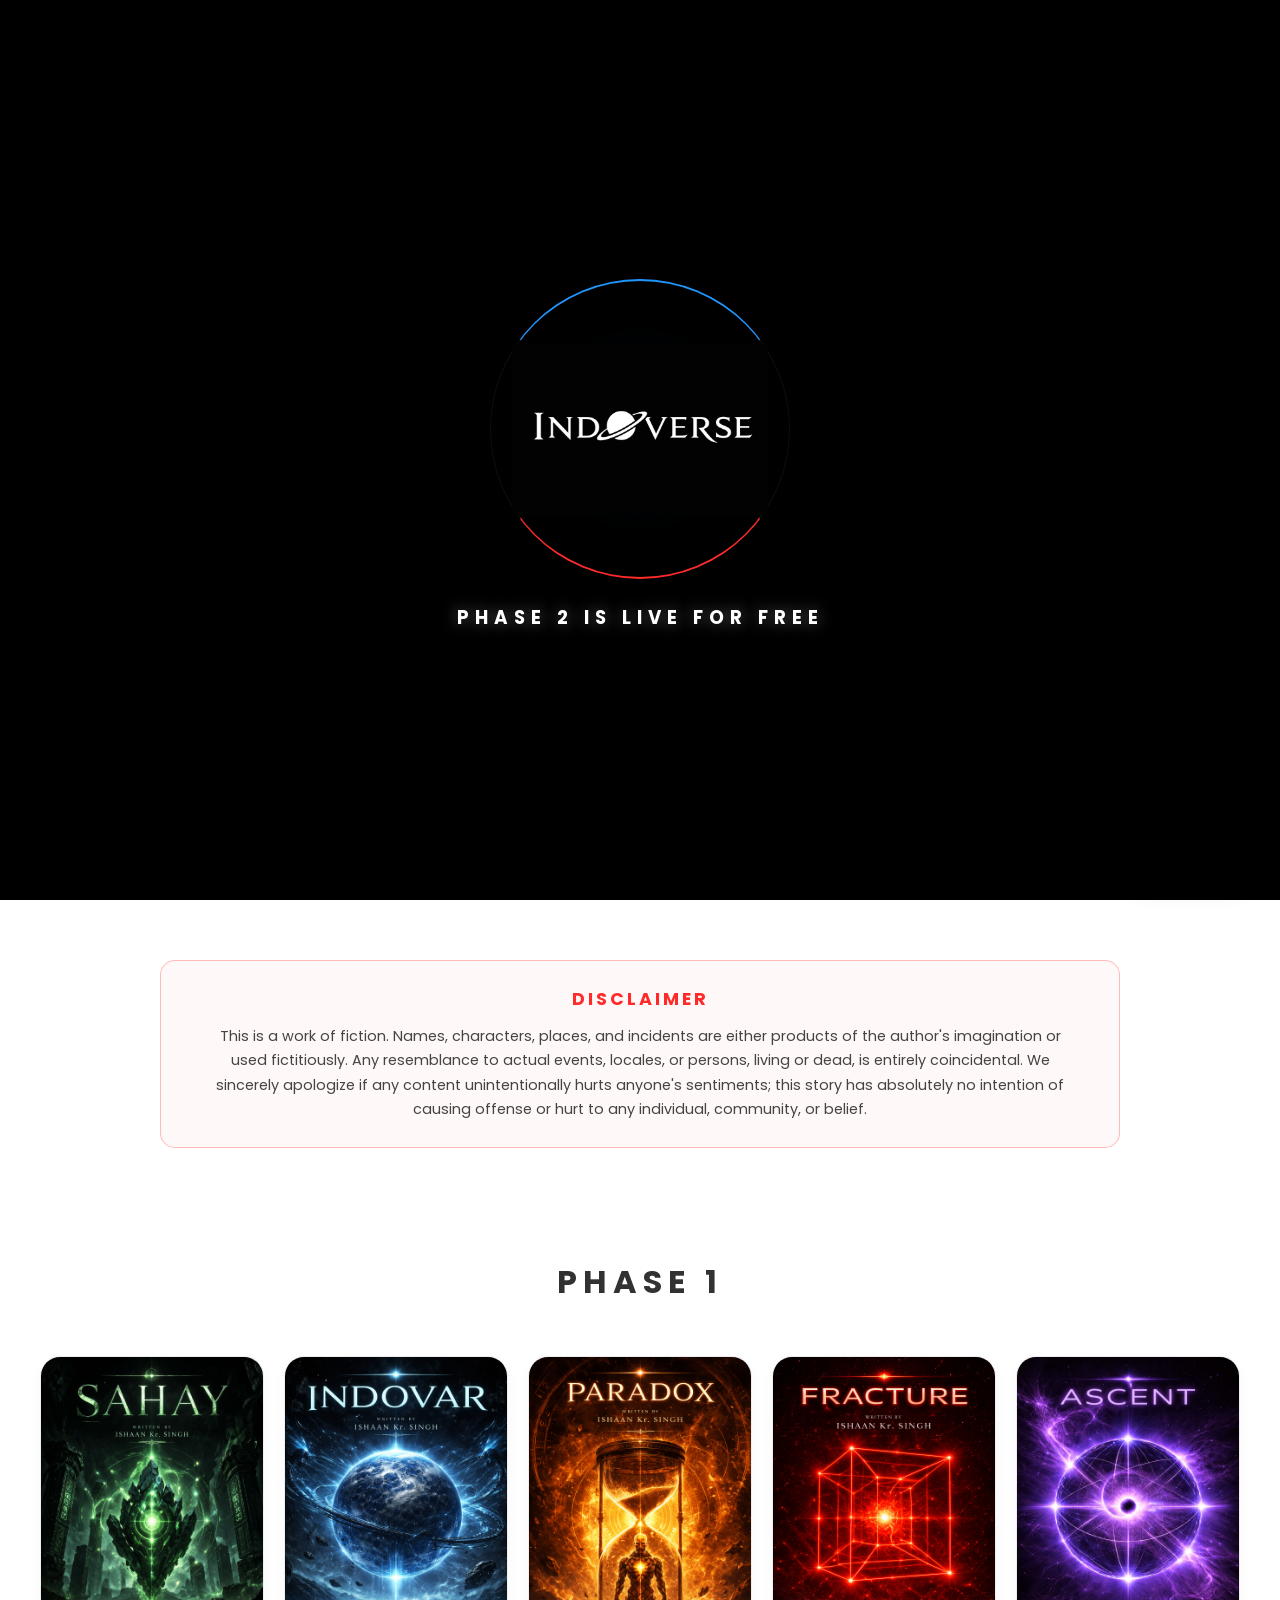
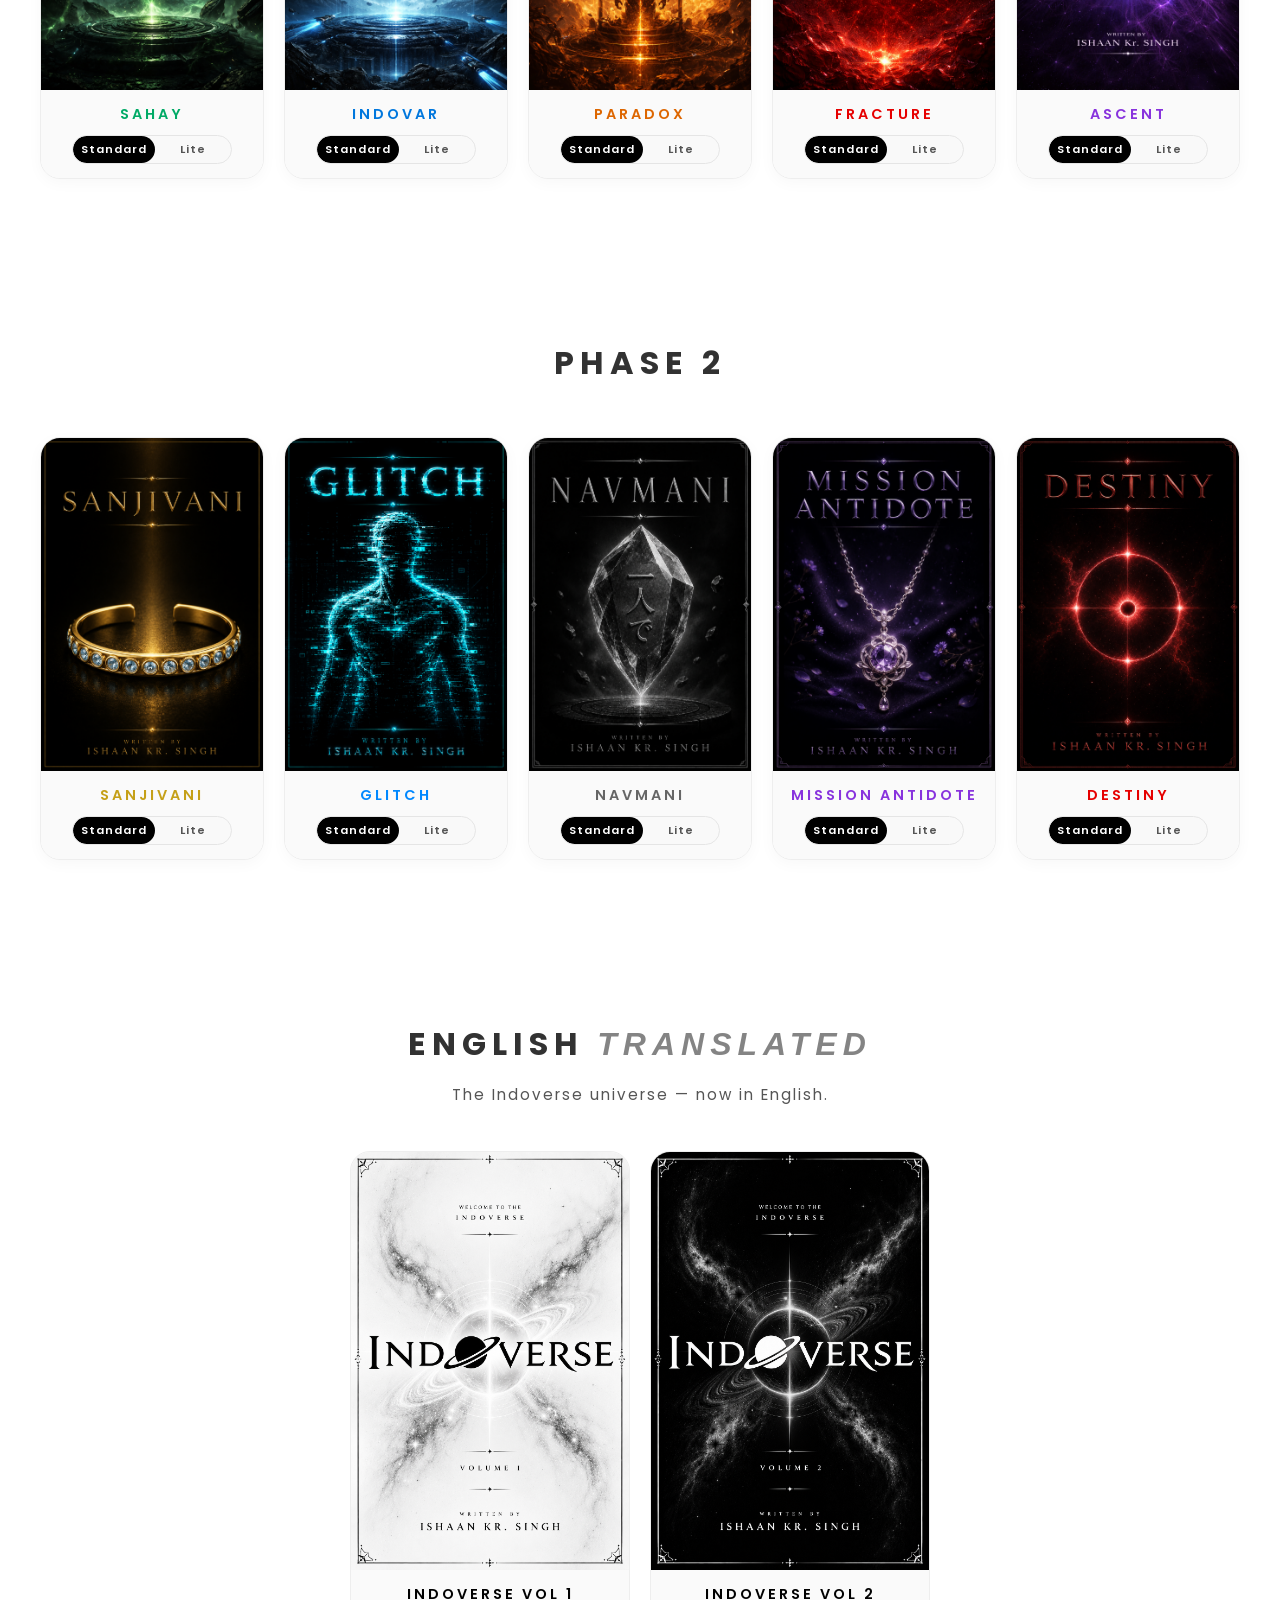
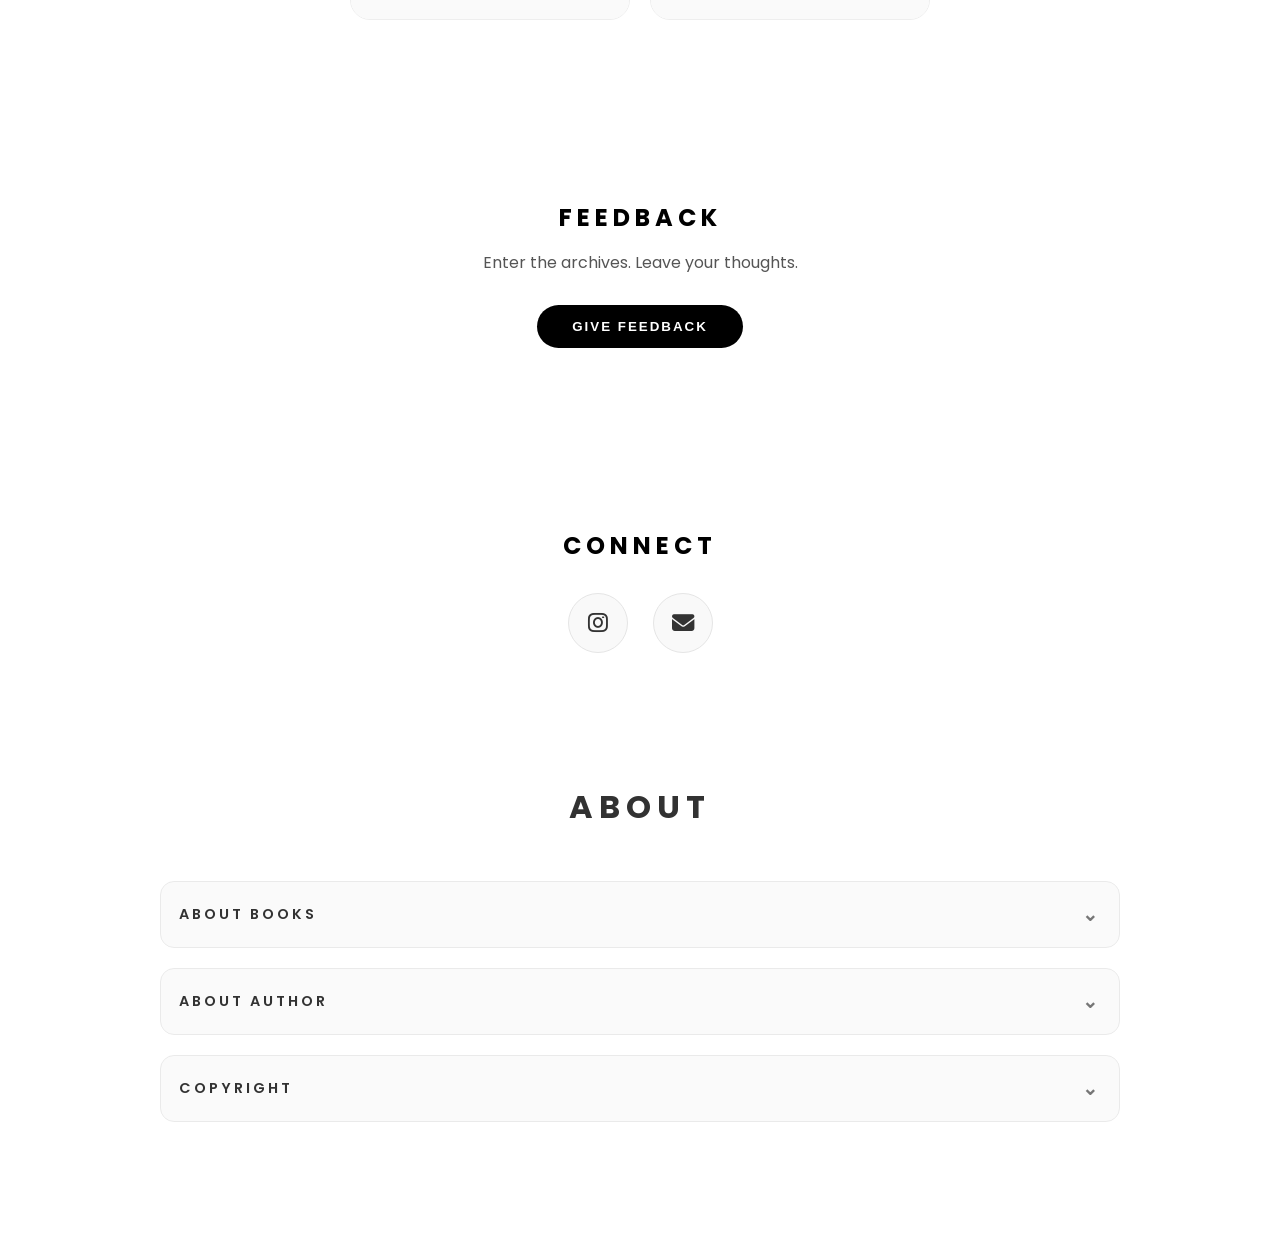
==== commit c6fb67ab: "Add files via upload" ====
--- a/index.html
+++ b/index.html
@@ -286,6 +286,54 @@
         </div>
     </section>
 
+    <!-- INDOVERSE AI ORACLE WIDGET -->
+    <div class="ai-widget-container">
+        <!-- Floating Launcher Button -->
+        <button class="ai-launcher-btn" id="aiLauncher" title="Ask INDOVERSE AI Oracle">
+            <span class="ai-launcher-glow"></span>
+            <i class="fa-solid fa-robot"></i>
+            <span class="ai-launcher-badge">SAHAY</span>
+        </button>
+
+        <!-- Chat Popup Window -->
+        <div class="ai-chat-window hidden" id="aiChatWindow">
+            <div class="ai-chat-header">
+                <div class="ai-chat-title">
+                    <i class="fa-solid fa-sparkles"></i>
+                    <div>
+                        <h4>INDOVERSE AI ORACLE</h4>
+                        <span class="ai-status"><span class="status-dot"></span> Universe Assistant • Live</span>
+                    </div>
+                </div>
+                <button class="ai-close-btn" id="aiCloseBtn"><i class="fa-solid fa-xmark"></i></button>
+            </div>
+            
+            <div class="ai-chat-messages" id="aiMessages">
+                <div class="ai-msg bot">
+                    <div class="msg-avatar"><i class="fa-solid fa-robot"></i></div>
+                    <div class="msg-bubble">
+                        Hello! Main <strong>SAHAY</strong> hoon. 🌌<br><br>
+                        Aap mujhse Indoverse ki books, characters (Bhuvan, Mikhail, Kenji...), places (Indovar, Nebula...) ya artifacts ke baare mein Hinglish ya English mein kuch bhi pooch sakte hain!
+                    </div>
+                </div>
+            </div>
+
+            <!-- Quick Suggestions -->
+            <div class="ai-suggestions" id="aiSuggestions">
+                <button type="button" class="sug-btn" onclick="askSuggestion('Tell me about Bhuvan')">👤 Bhuvan</button>
+                <button type="button" class="sug-btn" onclick="askSuggestion('What are the Phase 2 books?')">📚 Phase 2 Books</button>
+                <button type="button" class="sug-btn" onclick="askSuggestion('What is Astra Ring?')">💍 Astra Ring</button>
+                <button type="button" class="sug-btn" onclick="askSuggestion('Who wrote Indoverse?')">✍️ Author</button>
+            </div>
+
+            <!-- Input Box -->
+            <form class="ai-chat-input-form" id="aiInputForm">
+                <input type="text" id="aiInput" placeholder="Ask about Indoverse lore..." autocomplete="off" required>
+                <button type="submit" id="aiSendBtn" aria-label="Send Message"><i class="fa-solid fa-paper-plane"></i></button>
+            </form>
+        </div>
+    </div>
+
     <script src="script.js"></script>
 </body>
 </html>
--- a/style.css
+++ b/style.css
@@ -720,3 +720,294 @@
         padding: 20px;
     }
 }
+
+/* ======================== */
+/*   INDOVERSE AI ORACLE    */
+/* ======================== */
+.ai-widget-container {
+    position: fixed;
+    bottom: 25px;
+    right: 25px;
+    z-index: 9990;
+    font-family: 'Poppins', sans-serif;
+}
+
+.ai-launcher-btn {
+    position: relative;
+    background: var(--btn-bg);
+    color: var(--btn-text);
+    border: 1px solid var(--accordion-border);
+    padding: 12px 22px;
+    border-radius: 40px;
+    cursor: pointer;
+    display: flex;
+    align-items: center;
+    gap: 10px;
+    font-family: 'Poppins', sans-serif;
+    font-weight: 600;
+    font-size: 0.9rem;
+    letter-spacing: 1px;
+    box-shadow: 0 10px 25px rgba(0, 0, 0, 0.2);
+    transition: 0.3s cubic-bezier(0.25, 0.8, 0.25, 1);
+    outline: none;
+}
+
+.ai-launcher-btn:hover {
+    transform: translateY(-4px) scale(1.03);
+    box-shadow: 0 15px 30px rgba(33, 150, 255, 0.3);
+}
+
+.ai-launcher-btn i {
+    font-size: 1.2rem;
+    color: #2196ff;
+}
+
+.ai-launcher-glow {
+    position: absolute;
+    top: -2px; left: -2px; right: -2px; bottom: -2px;
+    border-radius: 40px;
+    background: linear-gradient(45deg, #2196ff, #ff2b2b, #00ff88);
+    z-index: -1;
+    opacity: 0.4;
+    filter: blur(6px);
+    animation: glow-pulse 3s ease infinite alternate;
+}
+
+@keyframes glow-pulse {
+    0% { opacity: 0.3; filter: blur(4px); }
+    100% { opacity: 0.7; filter: blur(8px); }
+}
+
+/* Chat Window Modal */
+.ai-chat-window {
+    position: fixed;
+    bottom: 90px;
+    right: 25px;
+    width: 380px;
+    max-width: calc(100vw - 40px);
+    height: 520px;
+    max-height: calc(100vh - 120px);
+    background: var(--card-bg);
+    border: 1px solid var(--card-hover-border);
+    border-radius: 20px;
+    box-shadow: 0 20px 50px rgba(0, 0, 0, 0.3);
+    display: flex;
+    flex-direction: column;
+    overflow: hidden;
+    transition: 0.35s cubic-bezier(0.25, 0.8, 0.25, 1);
+    transform-origin: bottom right;
+    backdrop-filter: blur(12px);
+}
+
+.ai-chat-window.hidden {
+    opacity: 0;
+    pointer-events: none;
+    transform: scale(0.8) translateY(20px);
+}
+
+/* Header */
+.ai-chat-header {
+    background: var(--card-title-bg);
+    padding: 16px 20px;
+    border-bottom: 1px solid var(--card-border);
+    display: flex;
+    align-items: center;
+    justify-content: space-between;
+}
+
+.ai-chat-title {
+    display: flex;
+    align-items: center;
+    gap: 12px;
+}
+
+.ai-chat-title > i {
+    font-size: 1.4rem;
+    color: #2196ff;
+}
+
+.ai-chat-title h4 {
+    font-size: 0.95rem;
+    font-weight: 700;
+    letter-spacing: 1.5px;
+    color: var(--text-color);
+    margin: 0;
+}
+
+.ai-status {
+    font-size: 0.72rem;
+    color: var(--text-muted);
+    display: flex;
+    align-items: center;
+    gap: 5px;
+}
+
+.status-dot {
+    width: 7px;
+    height: 7px;
+    border-radius: 50%;
+    background: #00ff88;
+    box-shadow: 0 0 8px #00ff88;
+}
+
+.ai-close-btn {
+    background: transparent;
+    border: none;
+    color: var(--text-muted);
+    font-size: 1.1rem;
+    cursor: pointer;
+    transition: 0.2s;
+}
+
+.ai-close-btn:hover {
+    color: var(--text-color);
+    transform: scale(1.15);
+}
+
+/* Messages container */
+.ai-chat-messages {
+    flex: 1;
+    padding: 16px;
+    overflow-y: auto;
+    display: flex;
+    flex-direction: column;
+    gap: 14px;
+    scroll-behavior: smooth;
+}
+
+.ai-msg {
+    display: flex;
+    gap: 10px;
+    max-width: 88%;
+    animation: fadeInMsg 0.3s ease;
+}
+
+@keyframes fadeInMsg {
+    from { opacity: 0; transform: translateY(6px); }
+    to { opacity: 1; transform: translateY(0); }
+}
+
+.ai-msg.bot {
+    align-self: flex-start;
+}
+
+.ai-msg.user {
+    align-self: flex-end;
+    flex-direction: row-reverse;
+}
+
+.msg-avatar {
+    width: 32px;
+    height: 32px;
+    border-radius: 50%;
+    background: var(--btn-bg);
+    color: var(--btn-text);
+    display: flex;
+    align-items: center;
+    justify-content: center;
+    font-size: 0.85rem;
+    flex-shrink: 0;
+}
+
+.msg-bubble {
+    padding: 12px 16px;
+    border-radius: 16px;
+    font-size: 0.88rem;
+    line-height: 1.55;
+    word-break: break-word;
+}
+
+.ai-msg.bot .msg-bubble {
+    background: var(--accordion-bg);
+    border: 1px solid var(--accordion-border);
+    color: var(--text-color);
+    border-top-left-radius: 4px;
+}
+
+.ai-msg.user .msg-bubble {
+    background: #2196ff;
+    color: #ffffff;
+    border-top-right-radius: 4px;
+}
+
+/* Suggestions */
+.ai-suggestions {
+    padding: 8px 14px;
+    display: flex;
+    gap: 8px;
+    overflow-x: auto;
+    white-space: nowrap;
+    border-top: 1px solid var(--card-border);
+    background: var(--card-title-bg);
+    scrollbar-width: none;
+}
+
+.ai-suggestions::-webkit-scrollbar {
+    display: none;
+}
+
+.sug-btn {
+    background: var(--card-bg);
+    border: 1px solid var(--accordion-border);
+    color: var(--text-muted);
+    padding: 6px 12px;
+    border-radius: 20px;
+    font-size: 0.75rem;
+    cursor: pointer;
+    transition: 0.2s;
+    flex-shrink: 0;
+    font-family: 'Poppins', sans-serif;
+}
+
+.sug-btn:hover {
+    color: #2196ff;
+    border-color: #2196ff;
+    background: var(--btn-hover);
+}
+
+/* Input Form */
+.ai-chat-input-form {
+    padding: 12px 14px;
+    display: flex;
+    gap: 8px;
+    border-top: 1px solid var(--card-border);
+    background: var(--card-bg);
+}
+
+#aiInput {
+    flex: 1;
+    background: var(--accordion-bg);
+    border: 1px solid var(--accordion-border);
+    color: var(--text-color);
+    padding: 10px 14px;
+    border-radius: 25px;
+    font-size: 0.85rem;
+    font-family: 'Poppins', sans-serif;
+    outline: none;
+    transition: 0.2s;
+}
+
+#aiInput:focus {
+    border-color: #2196ff;
+}
+
+#aiSendBtn {
+    width: 40px;
+    height: 40px;
+    border-radius: 50%;
+    background: #2196ff;
+    color: #ffffff;
+    border: none;
+    cursor: pointer;
+    display: flex;
+    align-items: center;
+    justify-content: center;
+    font-size: 0.9rem;
+    transition: 0.2s;
+    flex-shrink: 0;
+}
+
+#aiSendBtn:hover {
+    transform: scale(1.08);
+    background: #0077dd;
+}
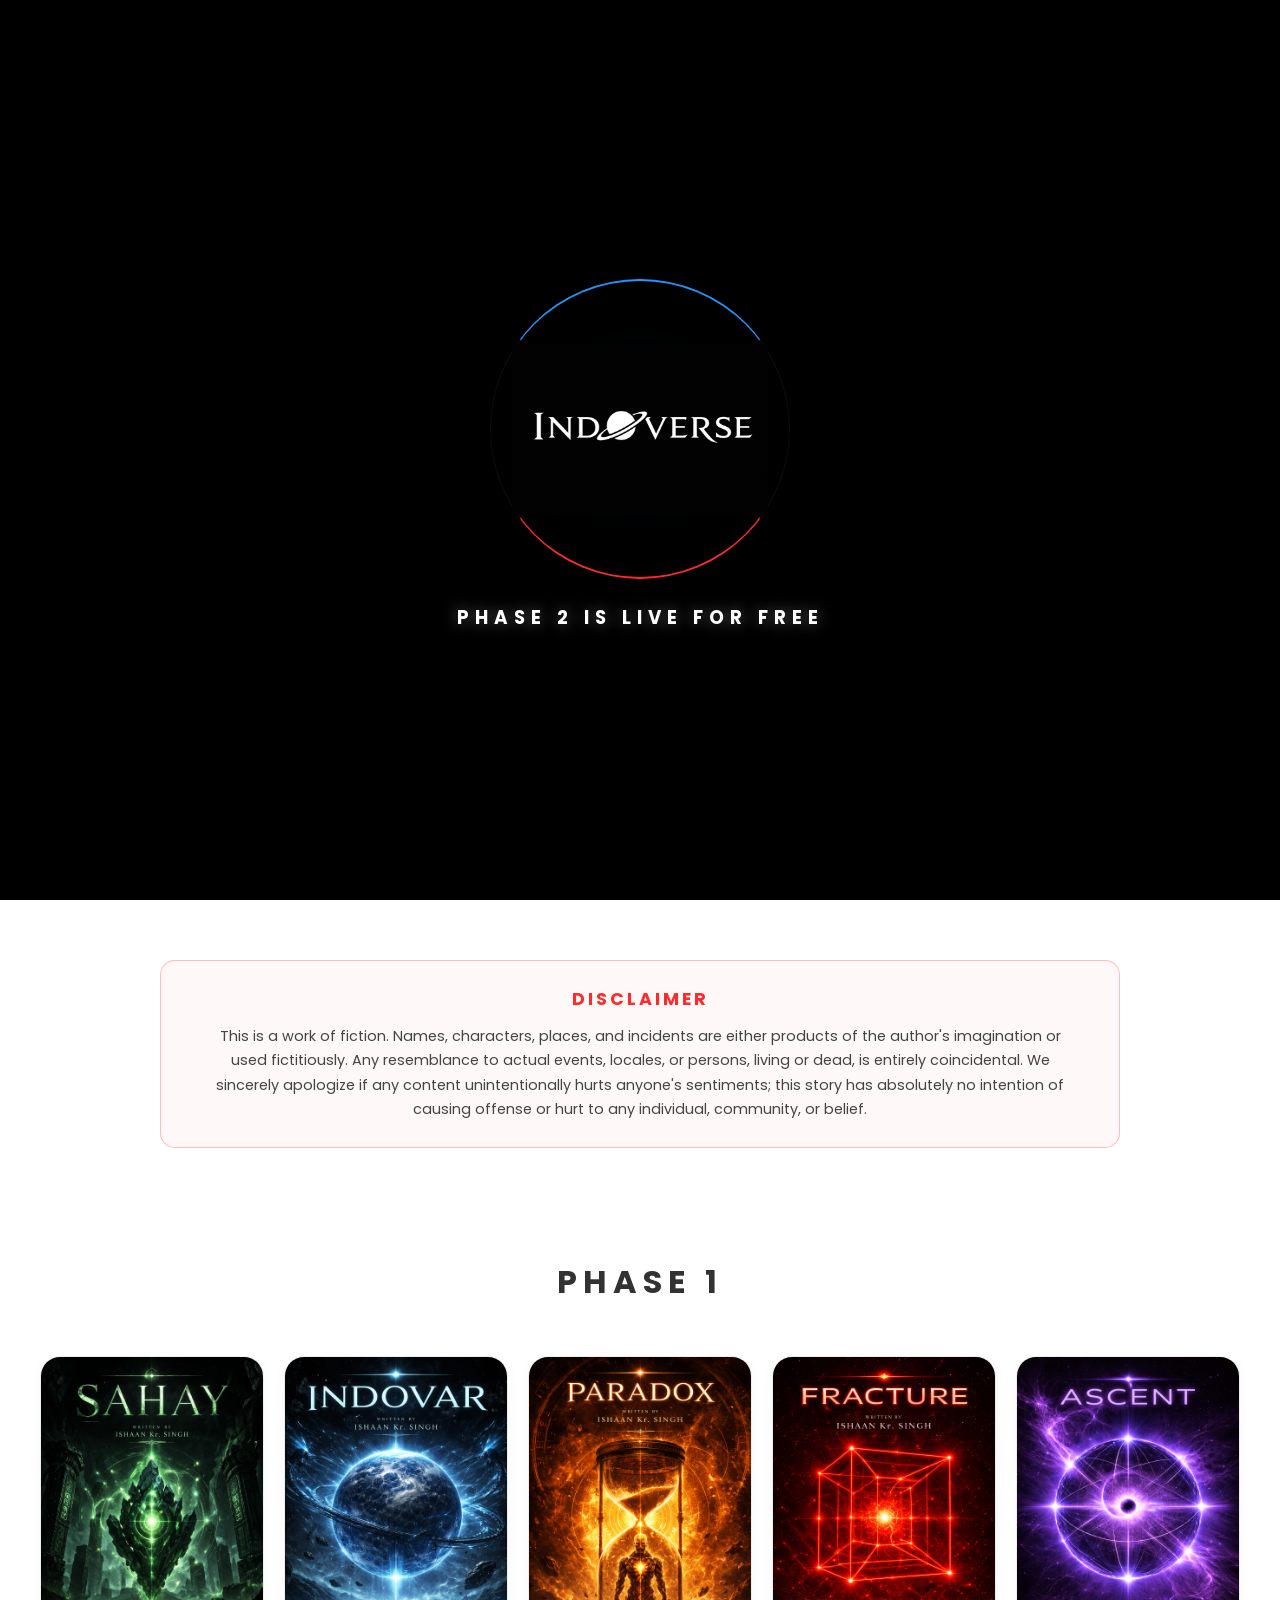
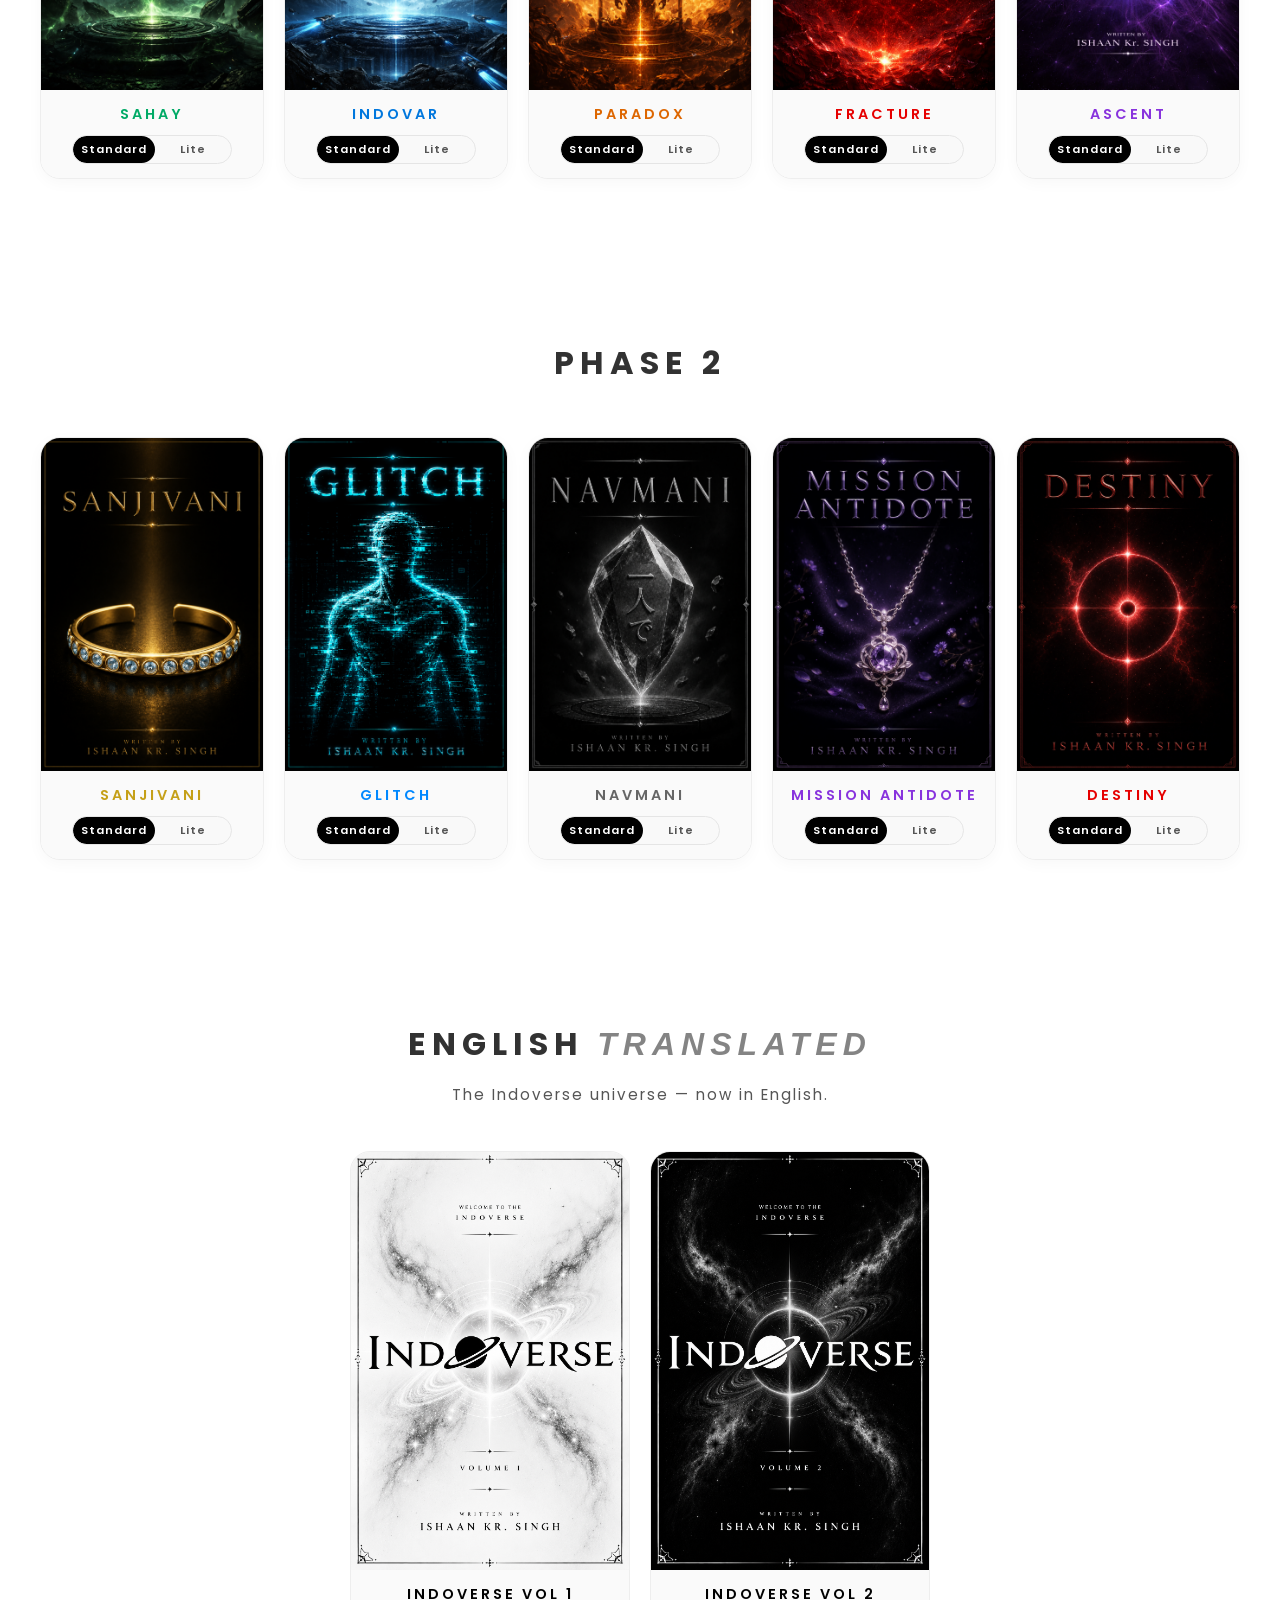
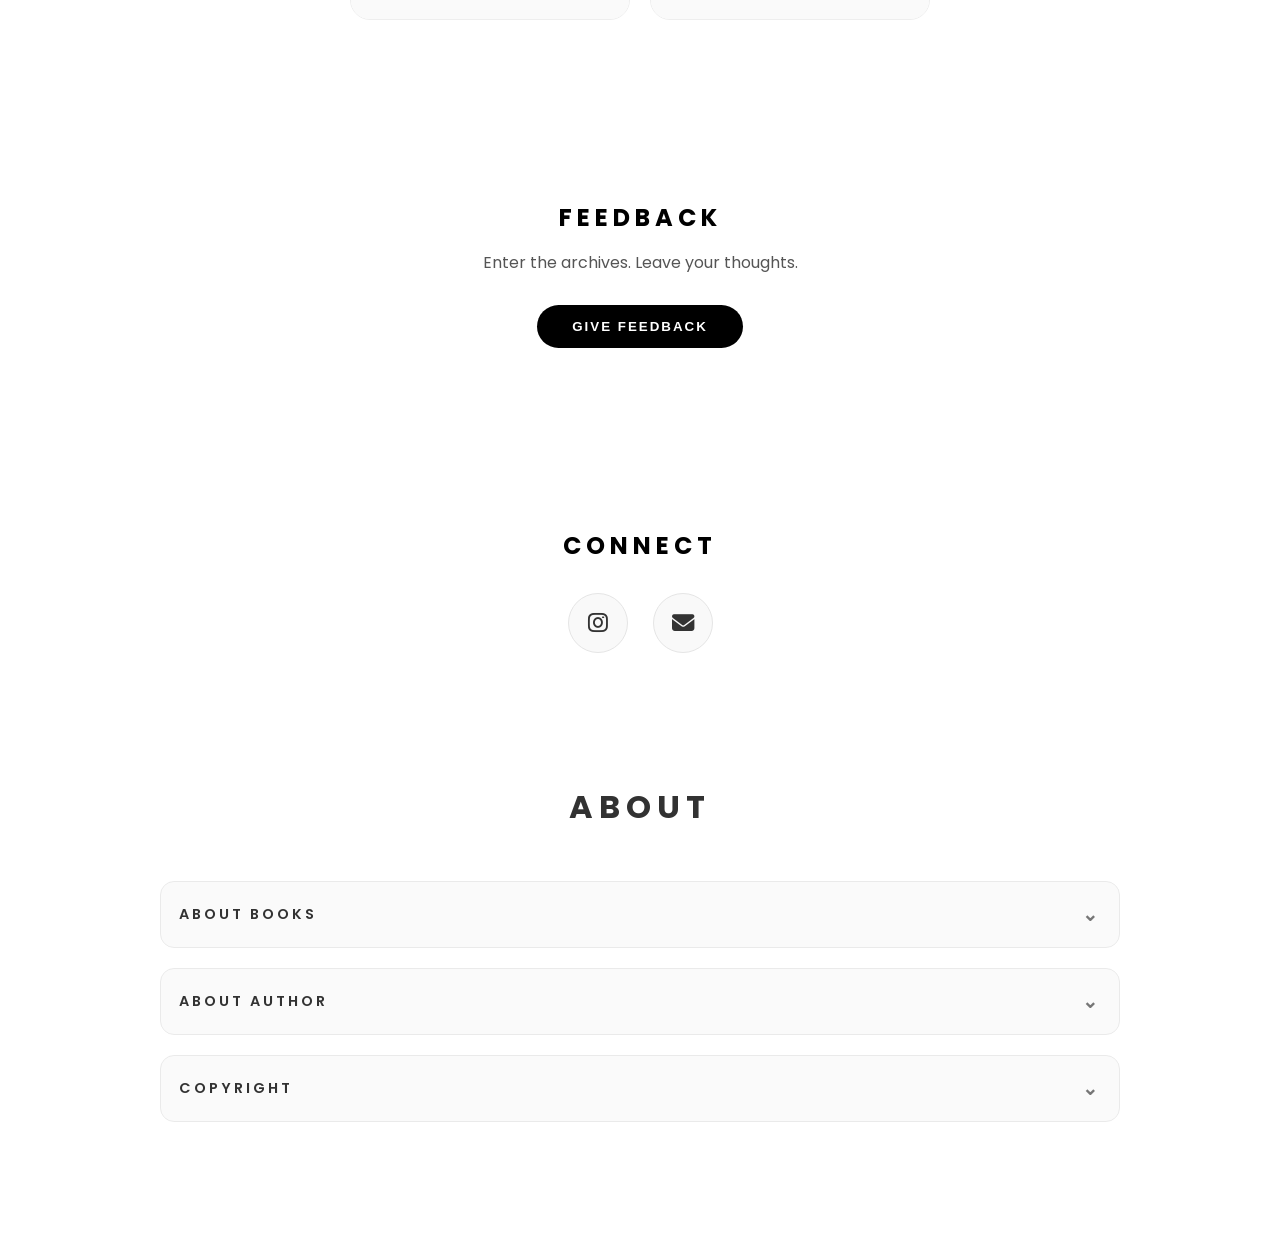
==== commit f1c17379: "Add files via upload" ====
--- a/index.html
+++ b/index.html
@@ -286,23 +286,22 @@
         </div>
     </section>
 
-    <!-- INDOVERSE AI ORACLE WIDGET -->
+    <!-- SAHAY AI ASSISTANT WIDGET -->
     <div class="ai-widget-container">
         <!-- Floating Launcher Button -->
-        <button class="ai-launcher-btn" id="aiLauncher" title="Ask INDOVERSE AI Oracle">
+        <button class="ai-launcher-btn" id="aiLauncher" title="Ask SAHAY AI">
             <span class="ai-launcher-glow"></span>
-            <i class="fa-solid fa-robot"></i>
-            <span class="ai-launcher-badge">SAHAY</span>
+            <i class="fa-solid fa-brain"></i>
         </button>
 
         <!-- Chat Popup Window -->
         <div class="ai-chat-window hidden" id="aiChatWindow">
             <div class="ai-chat-header">
                 <div class="ai-chat-title">
-                    <i class="fa-solid fa-sparkles"></i>
+                    <i class="fa-solid fa-brain"></i>
                     <div>
-                        <h4>INDOVERSE AI ORACLE</h4>
-                        <span class="ai-status"><span class="status-dot"></span> Universe Assistant • Live</span>
+                        <h4>SAHAY</h4>
+                        <span class="ai-status"><span class="status-dot"></span> Indoverse AI Assistant • Online</span>
                     </div>
                 </div>
                 <button class="ai-close-btn" id="aiCloseBtn"><i class="fa-solid fa-xmark"></i></button>
--- a/style.css
+++ b/style.css
@@ -1,1013 +1,1033 @@
-:root {
-    --bg-color: #ffffff;
-    --text-color: #000000;
-    --text-muted: #555555;
-    --card-bg: #ffffff;
-    --card-border: #eeeeee;
-    --card-hover-border: #dddddd;
-    --card-title-bg: #fafafa;
-    
-    --btn-bg: #000000;
-    --btn-text: #ffffff;
-    --btn-hover: #222222;
-    
-    --accordion-bg: #f9f9f9;
-    --accordion-border: #e5e5e5;
-    
-    --disclaimer-bg: rgba(255, 43, 43, 0.03);
-    --disclaimer-border: rgba(255, 43, 43, 0.3);
-    --disclaimer-text: #444444;
-    
-    --stars-opacity: 0.08;
-    --stars-invert: 1;
-    --logo-invert: 0;
-    
-    --icon-bg: #f9f9f9;
-    --icon-color: #333333;
-}
-
-body.dark-mode {
-    --bg-color: #000000;
-    --text-color: #ffffff;
-    --text-muted: #888888;
-    --card-bg: #0d0d0d;
-    --card-border: rgba(255, 255, 255, 0.02);
-    --card-hover-border: rgba(255, 255, 255, 0.08);
-    --card-title-bg: rgba(10, 10, 10, 0.95);
-    
-    --btn-bg: #111111;
-    --btn-text: #bbb;
-    --btn-hover: #1a1a1a;
-    
-    --accordion-bg: #0d0d0d;
-    --accordion-border: rgba(255, 255, 255, 0.01);
-    
-    --disclaimer-bg: rgba(255, 43, 43, 0.04);
-    --disclaimer-border: rgba(255, 43, 43, 0.25);
-    --disclaimer-text: #999999;
-    
-    --stars-opacity: 0.35;
-    --stars-invert: 0;
-    --logo-invert: 1;
-    
-    --icon-bg: #111111;
-    --icon-color: #aaaaaa;
-}
-
-*{
-    margin:0;
-    padding:0;
-    box-sizing:border-box;
-}
-
-html{
-    scroll-behavior:smooth;
-}
-
-body{
-    font-family:'Poppins',sans-serif;
-    background: var(--bg-color);
-    color: var(--text-color);
-    overflow-x:hidden;
-    transition: background 0.3s, color 0.3s;
-}
-
-/* ======================== */
-/*   THEME TOGGLE BUTTON    */
-/* ======================== */
-.theme-toggle-btn {
-    position: fixed;
-    top: 25px;
-    right: 25px;
-    width: 45px;
-    height: 45px;
-    border-radius: 50%;
-    background: var(--accordion-bg);
-    border: 1px solid var(--accordion-border);
-    color: var(--text-color);
-    cursor: pointer;
-    display: flex;
-    justify-content: center;
-    align-items: center;
-    font-size: 1.25rem;
-    z-index: 1000;
-    transition: 0.3s cubic-bezier(0.2, 0.8, 0.2, 1);
-    box-shadow: 0 4px 10px rgba(0, 0, 0, 0.05);
-    outline: none;
-}
-
-.theme-toggle-btn:hover {
-    transform: scale(1.1) rotate(15deg);
-    background: var(--btn-bg);
-    color: var(--btn-text);
-}
-
-/* ======================== */
-/*   COOL INTRO OVERLAY     */
-/* ======================== */
-#intro-overlay {
-    position: fixed;
-    top: 0;
-    left: 0;
-    width: 100%;
-    height: 100%;
-    background: #000000; /* Pitch black for cinematic contrast */
-    z-index: 9999;
-    display: flex;
-    flex-direction: column;
-    justify-content: center;
-    align-items: center;
-    transition: opacity 0.8s cubic-bezier(0.4, 0, 0.2, 1), transform 0.8s cubic-bezier(0.4, 0, 0.2, 1);
-}
-
-#intro-overlay.fade-out {
-    opacity: 0;
-    transform: translateY(-50px);
-    pointer-events: none;
-}
-
-.intro-content {
-    display: flex;
-    flex-direction: column;
-    align-items: center;
-    justify-content: center;
-    text-align: center;
-}
-
-.intro-visual-wrapper {
-    position: relative;
-    display: flex;
-    justify-content: center;
-    align-items: center;
-    width: 320px;
-    height: 320px;
-}
-
-.intro-logo {
-    max-width: 260px;
-    width: 80%;
-    filter: invert(1); /* Invert logo to white on black overlay */
-    opacity: 0;
-    transform: scale(0.95);
-    animation: intro-reveal 1.2s cubic-bezier(0.2, 0.8, 0.2, 1) forwards 0.2s;
-    z-index: 2;
-}
-
-.intro-glow {
-    position: absolute;
-    width: 160px;
-    height: 160px;
-    background: radial-gradient(circle, rgba(33, 150, 255, 0.15), transparent 70%);
-    border-radius: 50%;
-    filter: blur(25px);
-    animation: pulse-glow 2.5s infinite alternate ease-in-out;
-    z-index: 1;
-}
-
-.orbit-spinner {
-    position: absolute;
-    width: 300px;
-    height: 300px;
-    border: 1px solid rgba(255, 255, 255, 0.05);
-    border-radius: 50%;
-    border-top: 2px solid #2196ff;
-    border-bottom: 2px solid #ff2b2b;
-    animation: spin-orbit 3s linear infinite;
-    pointer-events: none;
-    z-index: 2;
-}
-
-.intro-subtitle {
-    margin-top: 15px;
-    font-family: 'Poppins', sans-serif;
-    font-size: 1.15rem;
-    font-weight: 700;
-    letter-spacing: 2px;
-    color: #ffffff;
-    text-transform: uppercase;
-    opacity: 0;
-    animation: tracking-in-expand 1.8s cubic-bezier(0.215, 0.610, 0.355, 1.000) forwards 0.8s;
-    text-shadow: 0 0 15px rgba(255, 255, 255, 0.4);
-}
-
-@keyframes spin-orbit {
-    to { transform: rotate(360deg); }
-}
-
-@keyframes pulse-glow {
-    0% { transform: scale(0.8); opacity: 0.4; }
-    100% { transform: scale(1.2); opacity: 0.7; }
-}
-
-@keyframes intro-reveal {
-    to {
-        opacity: 1;
-        transform: scale(1);
-    }
-}
-
-@keyframes tracking-in-expand {
-    0% {
-        letter-spacing: -0.3em;
-        opacity: 0;
-    }
-    40% {
-        opacity: 0.6;
-    }
-    100% {
-        opacity: 1;
-        letter-spacing: 6px;
-    }
-}
-
-/* ======================== */
-/*   HERO SECTION           */
-/* ======================== */
-.hero{
-    position:relative;
-    width:100%;
-    height:100vh;
-    display:flex;
-    justify-content:center;
-    align-items:center;
-    text-align:center;
-    overflow:hidden;
-}
-
-.hero-content{
-    position:relative;
-    z-index:2;
-    width: 100%;
-    max-width: 800px;
-    padding: 0 20px;
-}
-
-.hero-logo {
-    max-width: 550px;
-    width: 85%;
-    filter: invert(var(--logo-invert));
-    display: block;
-    margin: 0 auto 30px auto;
-    animation: intro-reveal 1.5s cubic-bezier(0.2, 0.8, 0.2, 1) forwards;
-    transition: filter 0.3s;
-}
-
-.hero p{
-    color: var(--text-muted);
-    margin-bottom:35px;
-    font-size: 1.05rem;
-    letter-spacing: 1px;
-}
-
-.hero button{
-    padding:14px 35px;
-    border:none;
-    border-radius:40px;
-    background: var(--btn-bg);
-    color: var(--btn-text);
-    letter-spacing:2px;
-    font-weight: 600;
-    cursor:pointer;
-    transition: 0.3s;
-}
-
-.hero button:hover{
-    transform:translateY(-3px);
-    background: var(--btn-hover);
-    box-shadow: 0 5px 15px rgba(0, 0, 0, 0.1);
-}
-
-/* STARS */
-.stars{
-    position:absolute;
-    width:100%;
-    height:100%;
-    background:url('https://www.transparenttextures.com/patterns/stardust.png');
-    opacity: var(--stars-opacity);
-    filter: invert(var(--stars-invert));
-    transition: opacity 0.3s, filter 0.3s;
-}
-
-/* ======================== */
-/*   DISCLAIMER SECTION     */
-/* ======================== */
-.disclaimer-section {
-    padding: 60px 20px 30px 20px;
-    width: 100%;
-    max-width: 1000px;
-    margin: 0 auto;
-}
-
-.disclaimer-box {
-    border: 1px solid var(--disclaimer-border);
-    background: var(--disclaimer-bg);
-    padding: 25px 30px;
-    border-radius: 15px;
-    text-align: center;
-    transition: border-color 0.3s, background 0.3s;
-}
-
-.disclaimer-box h3 {
-    color: #ff2b2b;
-    font-family: 'Poppins', sans-serif;
-    font-weight: 700;
-    letter-spacing: 3px;
-    margin-bottom: 12px;
-    font-size: 1.1rem;
-}
-
-.disclaimer-box p {
-    color: var(--disclaimer-text);
-    line-height: 1.7;
-    font-size: 0.9rem;
-    max-width: 850px;
-    margin: 0 auto;
-    transition: color 0.3s;
-}
-
-/* ======================== */
-/*   SECTION TITLES         */
-/* ======================== */
-.section-title{
-    text-align:center;
-    color: var(--text-color);
-    opacity: 0.8;
-    letter-spacing:6px;
-    margin-bottom:50px;
-    font-size:2rem;
-    font-weight: 700;
-    transition: color 0.3s;
-}
-
-.phase-section{
-    padding:80px 20px;
-}
-
-/* English Translated Section */
-.section-subtitle {
-    text-align: center;
-    color: var(--text-muted);
-    font-size: 0.95rem;
-    letter-spacing: 2px;
-    margin-top: -35px;
-    margin-bottom: 45px;
-    transition: color 0.3s;
-}
-
-.translated-label {
-    font-style: italic;
-    opacity: 0.6;
-}
-
-/* Centered 2-column grid for Vol 1 & 2 */
-.books-grid-centered {
-    grid-template-columns: repeat(2, minmax(0, 280px)) !important;
-    justify-content: center;
-    max-width: 640px !important;
-}
-
-.vol1 h3 { color: #888888; }
-.vol1:hover { box-shadow: 0 10px 30px rgba(120, 120, 120, 0.15); }
-
-.vol2 h3 { color: #888888; }
-.vol2:hover { box-shadow: 0 10px 30px rgba(120, 120, 120, 0.15); }
-
-
-/* ======================== */
-/*   BOOKS GRID             */
-/* ======================== */
-.books-grid{
-    width:100%;
-    max-width:1200px;
-    margin:auto;
-    display:grid;
-    grid-template-columns:repeat(5, 1fr);
-    gap:20px;
-}
-
-.book-card{
-    background: var(--card-bg);
-    border-radius:20px;
-    overflow:hidden;
-    transition: 0.4s cubic-bezier(0.2, 0.8, 0.2, 1), border-color 0.3s, background 0.3s;
-    border: 1px solid var(--card-border);
-    display: flex;
-    flex-direction: column;
-}
-
-.book-card:hover{
-    transform:translateY(-8px) scale(1.01);
-    border-color: var(--card-hover-border);
-}
-
-.book-cover-link {
-    display: block;
-    text-decoration: none;
-    flex-shrink: 0;
-}
-
-.book-card img{
-    width:100%;
-    display:block;
-    transition: opacity 0.2s;
-}
-
-.book-cover-link:hover img {
-    opacity: 0.9;
-}
-
-.book-footer {
-    background: var(--card-title-bg);
-    padding: 14px 12px;
-    display: flex;
-    flex-direction: column;
-    align-items: center;
-    gap: 10px;
-    transition: background 0.3s;
-    flex: 1;
-}
-
-.book-card h3{
-    text-align:center;
-    letter-spacing:3px;
-    font-size: 0.9rem;
-    font-weight: 600;
-    color: inherit;
-}
-
-/* ======================== */
-/*   VERSION TOGGLE PILL    */
-/* ======================== */
-.version-toggle {
-    display: flex;
-    border-radius: 30px;
-    overflow: hidden;
-    border: 1px solid var(--accordion-border);
-    background: var(--accordion-bg);
-    width: 100%;
-    max-width: 160px;
-}
-
-.ver-btn {
-    flex: 1;
-    border: none;
-    background: transparent;
-    padding: 5px 8px;
-    font-family: 'Poppins', sans-serif;
-    font-size: 0.7rem;
-    font-weight: 600;
-    letter-spacing: 1px;
-    cursor: pointer;
-    color: var(--text-muted);
-    transition: 0.2s;
-    border-radius: 30px;
-    outline: none;
-}
-
-.ver-btn.active {
-    background: var(--btn-bg);
-    color: var(--btn-text);
-}
-
-.ver-btn.lite:hover:not(.active) {
-    color: var(--text-color);
-}
-
-.ver-btn.active:hover {
-    opacity: 0.85;
-}
-
-/* PHASE 1 COLORS */
-.sahay{ box-shadow: 0 4px 15px rgba(0, 0, 0, 0.03); }
-.sahay h3{ color:#00aa66; }
-.sahay:hover { box-shadow: 0 10px 30px rgba(0, 170, 102, 0.18); }
-
-.indovar{ box-shadow: 0 4px 15px rgba(0, 0, 0, 0.03); }
-.indovar h3{ color:#0077dd; }
-.indovar:hover { box-shadow: 0 10px 30px rgba(0, 119, 221, 0.18); }
-
-.paradox{ box-shadow: 0 4px 15px rgba(0, 0, 0, 0.03); }
-.paradox h3{ color:#dd6600; }
-.paradox:hover { box-shadow: 0 10px 30px rgba(221, 102, 0, 0.18); }
-
-.fracture{ box-shadow: 0 4px 15px rgba(0, 0, 0, 0.03); }
-.fracture h3{ color:#e60000; }
-.fracture:hover { box-shadow: 0 10px 30px rgba(230, 0, 0, 0.18); }
-
-.ascent{ box-shadow: 0 4px 15px rgba(0, 0, 0, 0.03); }
-.ascent h3{ color:#8833dd; }
-.ascent:hover { box-shadow: 0 10px 30px rgba(136, 51, 221, 0.18); }
-
-/* PHASE 2 COLORS */
-.sanjivani{ box-shadow: 0 4px 15px rgba(0, 0, 0, 0.03); }
-.sanjivani h3{ color:#c5a018; }
-.sanjivani:hover { box-shadow: 0 10px 30px rgba(197, 160, 24, 0.22); }
-
-.glitch{ box-shadow: 0 4px 15px rgba(0, 0, 0, 0.03); }
-.glitch h3{ color:#0088ff; }
-.glitch:hover { box-shadow: 0 10px 30px rgba(0, 136, 255, 0.22); }
-
-.navmani{ box-shadow: 0 4px 15px rgba(0, 0, 0, 0.03); }
-.navmani h3{ color:#666666; }
-.navmani:hover { box-shadow: 0 10px 30px rgba(102, 102, 102, 0.18); }
-
-.mission-antidote{ box-shadow: 0 4px 15px rgba(0, 0, 0, 0.03); }
-.mission-antidote h3{ color:#8833dd; }
-.mission-antidote:hover { box-shadow: 0 10px 30px rgba(136, 51, 221, 0.22); }
-
-.destiny{ box-shadow: 0 4px 15px rgba(0, 0, 0, 0.03); }
-.destiny h3{ color:#e60000; }
-.destiny:hover { box-shadow: 0 10px 30px rgba(230, 0, 0, 0.22); }
-
-/* ======================== */
-/*   ABOUT & ACCORDIONS     */
-/* ======================== */
-.about{
-    width:100%;
-    max-width:1000px;
-    margin:auto;
-    padding:50px 20px 100px 20px;
-}
-
-.accordion{
-    margin-bottom:20px;
-}
-
-.accordion-btn{
-    width:100%;
-    background: var(--accordion-bg);
-    border:1px solid var(--accordion-border);
-    color: var(--text-color);
-    opacity: 0.8;
-    padding:18px;
-    display:flex;
-    justify-content:space-between;
-    align-items:center;
-    letter-spacing:3px;
-    cursor:pointer;
-    border-radius:14px;
-    transition: 0.3s;
-    font-family: 'Poppins', sans-serif;
-    font-weight: 600;
-    font-size: 0.9rem;
-    outline: none;
-}
-
-.accordion-btn:hover {
-    background: var(--btn-hover);
-    color: var(--btn-text);
-}
-
-.accordion-btn.active {
-    color: var(--text-color);
-    border-color: var(--text-muted);
-}
-
-.arrow{
-    font-size:1.2rem;
-    transition:0.3s;
-    color: var(--text-muted);
-}
-
-.accordion-btn.active .arrow{
-    transform:rotate(180deg);
-    color: var(--text-color);
-}
-
-.accordion-content{
-    display:none;
-    flex-wrap:wrap;
-    gap:15px;
-    padding:20px 5px;
-}
-
-.accordion-content.active{
-    display:flex;
-}
-
-.text-content{
-    display:none;
-    width: 100%;
-}
-
-.text-content.active{
-    display:block;
-}
-
-.text-content p{
-    color: var(--text-muted);
-    line-height:2;
-    padding:10px;
-    transition: color 0.3s;
-}
-
-/* ======================== */
-/*   FEEDBACK               */
-/* ======================== */
-.feedback{
-    text-align:center;
-    padding:100px 20px;
-}
-
-.feedback h2{
-    color: var(--text-color);
-    letter-spacing:5px;
-    margin-bottom:15px;
-    font-weight: 700;
-    transition: color 0.3s;
-}
-
-.feedback p{
-    color: var(--text-muted);
-    margin-bottom:30px;
-    transition: color 0.3s;
-}
-
-.feedback button{
-    padding:14px 35px;
-    border:none;
-    border-radius:40px;
-    background: var(--btn-bg);
-    color: var(--btn-text);
-    font-weight: 600;
-    letter-spacing: 2px;
-    cursor:pointer;
-    transition: 0.3s;
-}
-
-.feedback button:hover {
-    transform: translateY(-3px);
-    background: var(--btn-hover);
-    box-shadow: 0 5px 15px rgba(0, 0, 0, 0.1);
-}
-
-/* ======================== */
-/*   CONTACT                */
-/* ======================== */
-.contact{
-    text-align:center;
-    padding:80px 20px;
-}
-
-.contact h2{
-    color: var(--text-color);
-    letter-spacing:5px;
-    margin-bottom:30px;
-    font-weight: 700;
-    transition: color 0.3s;
-}
-
-.contact-icons{
-    display:flex;
-    justify-content:center;
-    gap:25px;
-}
-
-.contact-icons a{
-    width:60px;
-    height:60px;
-    display:flex;
-    justify-content:center;
-    align-items:center;
-    border-radius:50%;
-    background: var(--icon-bg);
-    color: var(--icon-color);
-    border:1px solid var(--accordion-border);
-    text-decoration:none;
-    font-size:1.4rem;
-    transition: 0.3s;
-}
-
-.contact-icons a:hover{
-    transform:scale(1.1);
-    background: var(--btn-bg);
-    color: var(--btn-text);
-    border-color: var(--btn-bg);
-}
-
-/* ======================== */
-/*   RESPONSIVE             */
-/* ======================== */
-@media(max-width: 1050px) and (min-width: 701px) {
-    .books-grid {
-        grid-template-columns: repeat(3, 1fr);
-        gap: 20px;
-    }
-}
-
-@media(max-width:700px){
-    .theme-toggle-btn {
-        top: 15px;
-        right: 15px;
-        width: 40px;
-        height: 40px;
-        font-size: 1.1rem;
-    }
-    .hero-logo {
-        max-width: 320px;
-    }
-    .hero h1{
-        font-size:2.2rem;
-        letter-spacing:4px;
-    }
-    .section-title{
-        font-size:1.5rem;
-    }
-    .books-grid{
-        grid-template-columns:1fr;
-    }
-    .disclaimer-box {
-        padding: 20px;
-    }
-}
-
-/* ======================== */
-/*   INDOVERSE AI ORACLE    */
-/* ======================== */
-.ai-widget-container {
-    position: fixed;
-    bottom: 25px;
-    right: 25px;
-    z-index: 9990;
-    font-family: 'Poppins', sans-serif;
-}
-
-.ai-launcher-btn {
-    position: relative;
-    background: var(--btn-bg);
-    color: var(--btn-text);
-    border: 1px solid var(--accordion-border);
-    padding: 12px 22px;
-    border-radius: 40px;
-    cursor: pointer;
-    display: flex;
-    align-items: center;
-    gap: 10px;
-    font-family: 'Poppins', sans-serif;
-    font-weight: 600;
-    font-size: 0.9rem;
-    letter-spacing: 1px;
-    box-shadow: 0 10px 25px rgba(0, 0, 0, 0.2);
-    transition: 0.3s cubic-bezier(0.25, 0.8, 0.25, 1);
-    outline: none;
-}
-
-.ai-launcher-btn:hover {
-    transform: translateY(-4px) scale(1.03);
-    box-shadow: 0 15px 30px rgba(33, 150, 255, 0.3);
-}
-
-.ai-launcher-btn i {
-    font-size: 1.2rem;
-    color: #2196ff;
-}
-
-.ai-launcher-glow {
-    position: absolute;
-    top: -2px; left: -2px; right: -2px; bottom: -2px;
-    border-radius: 40px;
-    background: linear-gradient(45deg, #2196ff, #ff2b2b, #00ff88);
-    z-index: -1;
-    opacity: 0.4;
-    filter: blur(6px);
-    animation: glow-pulse 3s ease infinite alternate;
-}
-
-@keyframes glow-pulse {
-    0% { opacity: 0.3; filter: blur(4px); }
-    100% { opacity: 0.7; filter: blur(8px); }
-}
-
-/* Chat Window Modal */
-.ai-chat-window {
-    position: fixed;
-    bottom: 90px;
-    right: 25px;
-    width: 380px;
-    max-width: calc(100vw - 40px);
-    height: 520px;
-    max-height: calc(100vh - 120px);
-    background: var(--card-bg);
-    border: 1px solid var(--card-hover-border);
-    border-radius: 20px;
-    box-shadow: 0 20px 50px rgba(0, 0, 0, 0.3);
-    display: flex;
-    flex-direction: column;
-    overflow: hidden;
-    transition: 0.35s cubic-bezier(0.25, 0.8, 0.25, 1);
-    transform-origin: bottom right;
-    backdrop-filter: blur(12px);
-}
-
-.ai-chat-window.hidden {
-    opacity: 0;
-    pointer-events: none;
-    transform: scale(0.8) translateY(20px);
-}
-
-/* Header */
-.ai-chat-header {
-    background: var(--card-title-bg);
-    padding: 16px 20px;
-    border-bottom: 1px solid var(--card-border);
-    display: flex;
-    align-items: center;
-    justify-content: space-between;
-}
-
-.ai-chat-title {
-    display: flex;
-    align-items: center;
-    gap: 12px;
-}
-
-.ai-chat-title > i {
-    font-size: 1.4rem;
-    color: #2196ff;
-}
-
-.ai-chat-title h4 {
-    font-size: 0.95rem;
-    font-weight: 700;
-    letter-spacing: 1.5px;
-    color: var(--text-color);
-    margin: 0;
-}
-
-.ai-status {
-    font-size: 0.72rem;
-    color: var(--text-muted);
-    display: flex;
-    align-items: center;
-    gap: 5px;
-}
-
-.status-dot {
-    width: 7px;
-    height: 7px;
-    border-radius: 50%;
-    background: #00ff88;
-    box-shadow: 0 0 8px #00ff88;
-}
-
-.ai-close-btn {
-    background: transparent;
-    border: none;
-    color: var(--text-muted);
-    font-size: 1.1rem;
-    cursor: pointer;
-    transition: 0.2s;
-}
-
-.ai-close-btn:hover {
-    color: var(--text-color);
-    transform: scale(1.15);
-}
-
-/* Messages container */
-.ai-chat-messages {
-    flex: 1;
-    padding: 16px;
-    overflow-y: auto;
-    display: flex;
-    flex-direction: column;
-    gap: 14px;
-    scroll-behavior: smooth;
-}
-
-.ai-msg {
-    display: flex;
-    gap: 10px;
-    max-width: 88%;
-    animation: fadeInMsg 0.3s ease;
-}
-
-@keyframes fadeInMsg {
-    from { opacity: 0; transform: translateY(6px); }
-    to { opacity: 1; transform: translateY(0); }
-}
-
-.ai-msg.bot {
-    align-self: flex-start;
-}
-
-.ai-msg.user {
-    align-self: flex-end;
-    flex-direction: row-reverse;
-}
-
-.msg-avatar {
-    width: 32px;
-    height: 32px;
-    border-radius: 50%;
-    background: var(--btn-bg);
-    color: var(--btn-text);
-    display: flex;
-    align-items: center;
-    justify-content: center;
-    font-size: 0.85rem;
-    flex-shrink: 0;
-}
-
-.msg-bubble {
-    padding: 12px 16px;
-    border-radius: 16px;
-    font-size: 0.88rem;
-    line-height: 1.55;
-    word-break: break-word;
-}
-
-.ai-msg.bot .msg-bubble {
-    background: var(--accordion-bg);
-    border: 1px solid var(--accordion-border);
-    color: var(--text-color);
-    border-top-left-radius: 4px;
-}
-
-.ai-msg.user .msg-bubble {
-    background: #2196ff;
-    color: #ffffff;
-    border-top-right-radius: 4px;
-}
-
-/* Suggestions */
-.ai-suggestions {
-    padding: 8px 14px;
-    display: flex;
-    gap: 8px;
-    overflow-x: auto;
-    white-space: nowrap;
-    border-top: 1px solid var(--card-border);
-    background: var(--card-title-bg);
-    scrollbar-width: none;
-}
-
-.ai-suggestions::-webkit-scrollbar {
-    display: none;
-}
-
-.sug-btn {
-    background: var(--card-bg);
-    border: 1px solid var(--accordion-border);
-    color: var(--text-muted);
-    padding: 6px 12px;
-    border-radius: 20px;
-    font-size: 0.75rem;
-    cursor: pointer;
-    transition: 0.2s;
-    flex-shrink: 0;
-    font-family: 'Poppins', sans-serif;
-}
-
-.sug-btn:hover {
-    color: #2196ff;
-    border-color: #2196ff;
-    background: var(--btn-hover);
-}
-
-/* Input Form */
-.ai-chat-input-form {
-    padding: 12px 14px;
-    display: flex;
-    gap: 8px;
-    border-top: 1px solid var(--card-border);
-    background: var(--card-bg);
-}
-
-#aiInput {
-    flex: 1;
-    background: var(--accordion-bg);
-    border: 1px solid var(--accordion-border);
-    color: var(--text-color);
-    padding: 10px 14px;
-    border-radius: 25px;
-    font-size: 0.85rem;
-    font-family: 'Poppins', sans-serif;
-    outline: none;
-    transition: 0.2s;
-}
-
-#aiInput:focus {
-    border-color: #2196ff;
-}
-
-#aiSendBtn {
-    width: 40px;
-    height: 40px;
-    border-radius: 50%;
-    background: #2196ff;
-    color: #ffffff;
-    border: none;
-    cursor: pointer;
-    display: flex;
-    align-items: center;
-    justify-content: center;
-    font-size: 0.9rem;
-    transition: 0.2s;
-    flex-shrink: 0;
-}
-
-#aiSendBtn:hover {
-    transform: scale(1.08);
-    background: #0077dd;
-}
+:root {
+    --bg-color: #ffffff;
+    --text-color: #000000;
+    --text-muted: #555555;
+    --card-bg: #ffffff;
+    --card-border: #eeeeee;
+    --card-hover-border: #dddddd;
+    --card-title-bg: #fafafa;
+    
+    --btn-bg: #000000;
+    --btn-text: #ffffff;
+    --btn-hover: #222222;
+    
+    --accordion-bg: #f9f9f9;
+    --accordion-border: #e5e5e5;
+    
+    --disclaimer-bg: rgba(255, 43, 43, 0.03);
+    --disclaimer-border: rgba(255, 43, 43, 0.3);
+    --disclaimer-text: #444444;
+    
+    --stars-opacity: 0.08;
+    --stars-invert: 1;
+    --logo-invert: 0;
+    
+    --icon-bg: #f9f9f9;
+    --icon-color: #333333;
+}
+
+body.dark-mode {
+    --bg-color: #000000;
+    --text-color: #ffffff;
+    --text-muted: #888888;
+    --card-bg: #0d0d0d;
+    --card-border: rgba(255, 255, 255, 0.02);
+    --card-hover-border: rgba(255, 255, 255, 0.08);
+    --card-title-bg: rgba(10, 10, 10, 0.95);
+    
+    --btn-bg: #111111;
+    --btn-text: #bbb;
+    --btn-hover: #1a1a1a;
+    
+    --accordion-bg: #0d0d0d;
+    --accordion-border: rgba(255, 255, 255, 0.01);
+    
+    --disclaimer-bg: rgba(255, 43, 43, 0.04);
+    --disclaimer-border: rgba(255, 43, 43, 0.25);
+    --disclaimer-text: #999999;
+    
+    --stars-opacity: 0.35;
+    --stars-invert: 0;
+    --logo-invert: 1;
+    
+    --icon-bg: #111111;
+    --icon-color: #aaaaaa;
+}
+
+*{
+    margin:0;
+    padding:0;
+    box-sizing:border-box;
+}
+
+html{
+    scroll-behavior:smooth;
+}
+
+body{
+    font-family:'Poppins',sans-serif;
+    background: var(--bg-color);
+    color: var(--text-color);
+    overflow-x:hidden;
+    transition: background 0.3s, color 0.3s;
+}
+
+/* ======================== */
+/*   THEME TOGGLE BUTTON    */
+/* ======================== */
+.theme-toggle-btn {
+    position: fixed;
+    top: 25px;
+    right: 25px;
+    width: 45px;
+    height: 45px;
+    border-radius: 50%;
+    background: var(--accordion-bg);
+    border: 1px solid var(--accordion-border);
+    color: var(--text-color);
+    cursor: pointer;
+    display: flex;
+    justify-content: center;
+    align-items: center;
+    font-size: 1.25rem;
+    z-index: 1000;
+    transition: 0.3s cubic-bezier(0.2, 0.8, 0.2, 1);
+    box-shadow: 0 4px 10px rgba(0, 0, 0, 0.05);
+    outline: none;
+}
+
+.theme-toggle-btn:hover {
+    transform: scale(1.1) rotate(15deg);
+    background: var(--btn-bg);
+    color: var(--btn-text);
+}
+
+/* ======================== */
+/*   COOL INTRO OVERLAY     */
+/* ======================== */
+#intro-overlay {
+    position: fixed;
+    top: 0;
+    left: 0;
+    width: 100%;
+    height: 100%;
+    background: #000000; /* Pitch black for cinematic contrast */
+    z-index: 9999;
+    display: flex;
+    flex-direction: column;
+    justify-content: center;
+    align-items: center;
+    transition: opacity 0.8s cubic-bezier(0.4, 0, 0.2, 1), transform 0.8s cubic-bezier(0.4, 0, 0.2, 1);
+}
+
+#intro-overlay.fade-out {
+    opacity: 0;
+    transform: translateY(-50px);
+    pointer-events: none;
+}
+
+.intro-content {
+    display: flex;
+    flex-direction: column;
+    align-items: center;
+    justify-content: center;
+    text-align: center;
+}
+
+.intro-visual-wrapper {
+    position: relative;
+    display: flex;
+    justify-content: center;
+    align-items: center;
+    width: 320px;
+    height: 320px;
+}
+
+.intro-logo {
+    max-width: 260px;
+    width: 80%;
+    filter: invert(1); /* Invert logo to white on black overlay */
+    opacity: 0;
+    transform: scale(0.95);
+    animation: intro-reveal 1.2s cubic-bezier(0.2, 0.8, 0.2, 1) forwards 0.2s;
+    z-index: 2;
+}
+
+.intro-glow {
+    position: absolute;
+    width: 160px;
+    height: 160px;
+    background: radial-gradient(circle, rgba(33, 150, 255, 0.15), transparent 70%);
+    border-radius: 50%;
+    filter: blur(25px);
+    animation: pulse-glow 2.5s infinite alternate ease-in-out;
+    z-index: 1;
+}
+
+.orbit-spinner {
+    position: absolute;
+    width: 300px;
+    height: 300px;
+    border: 1px solid rgba(255, 255, 255, 0.05);
+    border-radius: 50%;
+    border-top: 2px solid #2196ff;
+    border-bottom: 2px solid #ff2b2b;
+    animation: spin-orbit 3s linear infinite;
+    pointer-events: none;
+    z-index: 2;
+}
+
+.intro-subtitle {
+    margin-top: 15px;
+    font-family: 'Poppins', sans-serif;
+    font-size: 1.15rem;
+    font-weight: 700;
+    letter-spacing: 2px;
+    color: #ffffff;
+    text-transform: uppercase;
+    opacity: 0;
+    animation: tracking-in-expand 1.8s cubic-bezier(0.215, 0.610, 0.355, 1.000) forwards 0.8s;
+    text-shadow: 0 0 15px rgba(255, 255, 255, 0.4);
+}
+
+@keyframes spin-orbit {
+    to { transform: rotate(360deg); }
+}
+
+@keyframes pulse-glow {
+    0% { transform: scale(0.8); opacity: 0.4; }
+    100% { transform: scale(1.2); opacity: 0.7; }
+}
+
+@keyframes intro-reveal {
+    to {
+        opacity: 1;
+        transform: scale(1);
+    }
+}
+
+@keyframes tracking-in-expand {
+    0% {
+        letter-spacing: -0.3em;
+        opacity: 0;
+    }
+    40% {
+        opacity: 0.6;
+    }
+    100% {
+        opacity: 1;
+        letter-spacing: 6px;
+    }
+}
+
+/* ======================== */
+/*   HERO SECTION           */
+/* ======================== */
+.hero{
+    position:relative;
+    width:100%;
+    height:100vh;
+    display:flex;
+    justify-content:center;
+    align-items:center;
+    text-align:center;
+    overflow:hidden;
+}
+
+.hero-content{
+    position:relative;
+    z-index:2;
+    width: 100%;
+    max-width: 800px;
+    padding: 0 20px;
+}
+
+.hero-logo {
+    max-width: 550px;
+    width: 85%;
+    filter: invert(var(--logo-invert));
+    display: block;
+    margin: 0 auto 30px auto;
+    animation: intro-reveal 1.5s cubic-bezier(0.2, 0.8, 0.2, 1) forwards;
+    transition: filter 0.3s;
+}
+
+.hero p{
+    color: var(--text-muted);
+    margin-bottom:35px;
+    font-size: 1.05rem;
+    letter-spacing: 1px;
+}
+
+.hero button{
+    padding:14px 35px;
+    border:none;
+    border-radius:40px;
+    background: var(--btn-bg);
+    color: var(--btn-text);
+    letter-spacing:2px;
+    font-weight: 600;
+    cursor:pointer;
+    transition: 0.3s;
+}
+
+.hero button:hover{
+    transform:translateY(-3px);
+    background: var(--btn-hover);
+    box-shadow: 0 5px 15px rgba(0, 0, 0, 0.1);
+}
+
+/* STARS */
+.stars{
+    position:absolute;
+    width:100%;
+    height:100%;
+    background:url('https://www.transparenttextures.com/patterns/stardust.png');
+    opacity: var(--stars-opacity);
+    filter: invert(var(--stars-invert));
+    transition: opacity 0.3s, filter 0.3s;
+}
+
+/* ======================== */
+/*   DISCLAIMER SECTION     */
+/* ======================== */
+.disclaimer-section {
+    padding: 60px 20px 30px 20px;
+    width: 100%;
+    max-width: 1000px;
+    margin: 0 auto;
+}
+
+.disclaimer-box {
+    border: 1px solid var(--disclaimer-border);
+    background: var(--disclaimer-bg);
+    padding: 25px 30px;
+    border-radius: 15px;
+    text-align: center;
+    transition: border-color 0.3s, background 0.3s;
+}
+
+.disclaimer-box h3 {
+    color: #ff2b2b;
+    font-family: 'Poppins', sans-serif;
+    font-weight: 700;
+    letter-spacing: 3px;
+    margin-bottom: 12px;
+    font-size: 1.1rem;
+}
+
+.disclaimer-box p {
+    color: var(--disclaimer-text);
+    line-height: 1.7;
+    font-size: 0.9rem;
+    max-width: 850px;
+    margin: 0 auto;
+    transition: color 0.3s;
+}
+
+/* ======================== */
+/*   SECTION TITLES         */
+/* ======================== */
+.section-title{
+    text-align:center;
+    color: var(--text-color);
+    opacity: 0.8;
+    letter-spacing:6px;
+    margin-bottom:50px;
+    font-size:2rem;
+    font-weight: 700;
+    transition: color 0.3s;
+}
+
+.phase-section{
+    padding:80px 20px;
+}
+
+/* English Translated Section */
+.section-subtitle {
+    text-align: center;
+    color: var(--text-muted);
+    font-size: 0.95rem;
+    letter-spacing: 2px;
+    margin-top: -35px;
+    margin-bottom: 45px;
+    transition: color 0.3s;
+}
+
+.translated-label {
+    font-style: italic;
+    opacity: 0.6;
+}
+
+/* Centered 2-column grid for Vol 1 & 2 */
+.books-grid-centered {
+    grid-template-columns: repeat(2, minmax(0, 280px)) !important;
+    justify-content: center;
+    max-width: 640px !important;
+}
+
+.vol1 h3 { color: #888888; }
+.vol1:hover { box-shadow: 0 10px 30px rgba(120, 120, 120, 0.15); }
+
+.vol2 h3 { color: #888888; }
+.vol2:hover { box-shadow: 0 10px 30px rgba(120, 120, 120, 0.15); }
+
+
+/* ======================== */
+/*   BOOKS GRID             */
+/* ======================== */
+.books-grid{
+    width:100%;
+    max-width:1200px;
+    margin:auto;
+    display:grid;
+    grid-template-columns:repeat(5, 1fr);
+    gap:20px;
+}
+
+.book-card{
+    background: var(--card-bg);
+    border-radius:20px;
+    overflow:hidden;
+    transition: 0.4s cubic-bezier(0.2, 0.8, 0.2, 1), border-color 0.3s, background 0.3s;
+    border: 1px solid var(--card-border);
+    display: flex;
+    flex-direction: column;
+}
+
+.book-card:hover{
+    transform:translateY(-8px) scale(1.01);
+    border-color: var(--card-hover-border);
+}
+
+.book-cover-link {
+    display: block;
+    text-decoration: none;
+    flex-shrink: 0;
+}
+
+.book-card img{
+    width:100%;
+    display:block;
+    transition: opacity 0.2s;
+}
+
+.book-cover-link:hover img {
+    opacity: 0.9;
+}
+
+.book-footer {
+    background: var(--card-title-bg);
+    padding: 14px 12px;
+    display: flex;
+    flex-direction: column;
+    align-items: center;
+    gap: 10px;
+    transition: background 0.3s;
+    flex: 1;
+}
+
+.book-card h3{
+    text-align:center;
+    letter-spacing:3px;
+    font-size: 0.9rem;
+    font-weight: 600;
+    color: inherit;
+}
+
+/* ======================== */
+/*   VERSION TOGGLE PILL    */
+/* ======================== */
+.version-toggle {
+    display: flex;
+    border-radius: 30px;
+    overflow: hidden;
+    border: 1px solid var(--accordion-border);
+    background: var(--accordion-bg);
+    width: 100%;
+    max-width: 160px;
+}
+
+.ver-btn {
+    flex: 1;
+    border: none;
+    background: transparent;
+    padding: 5px 8px;
+    font-family: 'Poppins', sans-serif;
+    font-size: 0.7rem;
+    font-weight: 600;
+    letter-spacing: 1px;
+    cursor: pointer;
+    color: var(--text-muted);
+    transition: 0.2s;
+    border-radius: 30px;
+    outline: none;
+}
+
+.ver-btn.active {
+    background: var(--btn-bg);
+    color: var(--btn-text);
+}
+
+.ver-btn.lite:hover:not(.active) {
+    color: var(--text-color);
+}
+
+.ver-btn.active:hover {
+    opacity: 0.85;
+}
+
+/* PHASE 1 COLORS */
+.sahay{ box-shadow: 0 4px 15px rgba(0, 0, 0, 0.03); }
+.sahay h3{ color:#00aa66; }
+.sahay:hover { box-shadow: 0 10px 30px rgba(0, 170, 102, 0.18); }
+
+.indovar{ box-shadow: 0 4px 15px rgba(0, 0, 0, 0.03); }
+.indovar h3{ color:#0077dd; }
+.indovar:hover { box-shadow: 0 10px 30px rgba(0, 119, 221, 0.18); }
+
+.paradox{ box-shadow: 0 4px 15px rgba(0, 0, 0, 0.03); }
+.paradox h3{ color:#dd6600; }
+.paradox:hover { box-shadow: 0 10px 30px rgba(221, 102, 0, 0.18); }
+
+.fracture{ box-shadow: 0 4px 15px rgba(0, 0, 0, 0.03); }
+.fracture h3{ color:#e60000; }
+.fracture:hover { box-shadow: 0 10px 30px rgba(230, 0, 0, 0.18); }
+
+.ascent{ box-shadow: 0 4px 15px rgba(0, 0, 0, 0.03); }
+.ascent h3{ color:#8833dd; }
+.ascent:hover { box-shadow: 0 10px 30px rgba(136, 51, 221, 0.18); }
+
+/* PHASE 2 COLORS */
+.sanjivani{ box-shadow: 0 4px 15px rgba(0, 0, 0, 0.03); }
+.sanjivani h3{ color:#c5a018; }
+.sanjivani:hover { box-shadow: 0 10px 30px rgba(197, 160, 24, 0.22); }
+
+.glitch{ box-shadow: 0 4px 15px rgba(0, 0, 0, 0.03); }
+.glitch h3{ color:#0088ff; }
+.glitch:hover { box-shadow: 0 10px 30px rgba(0, 136, 255, 0.22); }
+
+.navmani{ box-shadow: 0 4px 15px rgba(0, 0, 0, 0.03); }
+.navmani h3{ color:#666666; }
+.navmani:hover { box-shadow: 0 10px 30px rgba(102, 102, 102, 0.18); }
+
+.mission-antidote{ box-shadow: 0 4px 15px rgba(0, 0, 0, 0.03); }
+.mission-antidote h3{ color:#8833dd; }
+.mission-antidote:hover { box-shadow: 0 10px 30px rgba(136, 51, 221, 0.22); }
+
+.destiny{ box-shadow: 0 4px 15px rgba(0, 0, 0, 0.03); }
+.destiny h3{ color:#e60000; }
+.destiny:hover { box-shadow: 0 10px 30px rgba(230, 0, 0, 0.22); }
+
+/* ======================== */
+/*   ABOUT & ACCORDIONS     */
+/* ======================== */
+.about{
+    width:100%;
+    max-width:1000px;
+    margin:auto;
+    padding:50px 20px 100px 20px;
+}
+
+.accordion{
+    margin-bottom:20px;
+}
+
+.accordion-btn{
+    width:100%;
+    background: var(--accordion-bg);
+    border:1px solid var(--accordion-border);
+    color: var(--text-color);
+    opacity: 0.8;
+    padding:18px;
+    display:flex;
+    justify-content:space-between;
+    align-items:center;
+    letter-spacing:3px;
+    cursor:pointer;
+    border-radius:14px;
+    transition: 0.3s;
+    font-family: 'Poppins', sans-serif;
+    font-weight: 600;
+    font-size: 0.9rem;
+    outline: none;
+}
+
+.accordion-btn:hover {
+    background: var(--btn-hover);
+    color: var(--btn-text);
+}
+
+.accordion-btn.active {
+    color: var(--text-color);
+    border-color: var(--text-muted);
+}
+
+.arrow{
+    font-size:1.2rem;
+    transition:0.3s;
+    color: var(--text-muted);
+}
+
+.accordion-btn.active .arrow{
+    transform:rotate(180deg);
+    color: var(--text-color);
+}
+
+.accordion-content{
+    display:none;
+    flex-wrap:wrap;
+    gap:15px;
+    padding:20px 5px;
+}
+
+.accordion-content.active{
+    display:flex;
+}
+
+.text-content{
+    display:none;
+    width: 100%;
+}
+
+.text-content.active{
+    display:block;
+}
+
+.text-content p{
+    color: var(--text-muted);
+    line-height:2;
+    padding:10px;
+    transition: color 0.3s;
+}
+
+/* ======================== */
+/*   FEEDBACK               */
+/* ======================== */
+.feedback{
+    text-align:center;
+    padding:100px 20px;
+}
+
+.feedback h2{
+    color: var(--text-color);
+    letter-spacing:5px;
+    margin-bottom:15px;
+    font-weight: 700;
+    transition: color 0.3s;
+}
+
+.feedback p{
+    color: var(--text-muted);
+    margin-bottom:30px;
+    transition: color 0.3s;
+}
+
+.feedback button{
+    padding:14px 35px;
+    border:none;
+    border-radius:40px;
+    background: var(--btn-bg);
+    color: var(--btn-text);
+    font-weight: 600;
+    letter-spacing: 2px;
+    cursor:pointer;
+    transition: 0.3s;
+}
+
+.feedback button:hover {
+    transform: translateY(-3px);
+    background: var(--btn-hover);
+    box-shadow: 0 5px 15px rgba(0, 0, 0, 0.1);
+}
+
+/* ======================== */
+/*   CONTACT                */
+/* ======================== */
+.contact{
+    text-align:center;
+    padding:80px 20px;
+}
+
+.contact h2{
+    color: var(--text-color);
+    letter-spacing:5px;
+    margin-bottom:30px;
+    font-weight: 700;
+    transition: color 0.3s;
+}
+
+.contact-icons{
+    display:flex;
+    justify-content:center;
+    gap:25px;
+}
+
+.contact-icons a{
+    width:60px;
+    height:60px;
+    display:flex;
+    justify-content:center;
+    align-items:center;
+    border-radius:50%;
+    background: var(--icon-bg);
+    color: var(--icon-color);
+    border:1px solid var(--accordion-border);
+    text-decoration:none;
+    font-size:1.4rem;
+    transition: 0.3s;
+}
+
+.contact-icons a:hover{
+    transform:scale(1.1);
+    background: var(--btn-bg);
+    color: var(--btn-text);
+    border-color: var(--btn-bg);
+}
+
+/* ======================== */
+/*   RESPONSIVE             */
+/* ======================== */
+@media(max-width: 1050px) and (min-width: 701px) {
+    .books-grid {
+        grid-template-columns: repeat(3, 1fr);
+        gap: 20px;
+    }
+}
+
+@media(max-width:700px){
+    .theme-toggle-btn {
+        top: 15px;
+        right: 15px;
+        width: 40px;
+        height: 40px;
+        font-size: 1.1rem;
+    }
+    .hero-logo {
+        max-width: 320px;
+    }
+    .hero h1{
+        font-size:2.2rem;
+        letter-spacing:4px;
+    }
+    .section-title{
+        font-size:1.5rem;
+    }
+    .books-grid{
+        grid-template-columns:1fr;
+    }
+    .disclaimer-box {
+        padding: 20px;
+    }
+}
+
+/* ======================== */
+/*   SAHAY AI ASSISTANT     */
+/* ======================== */
+.ai-widget-container {
+    position: fixed;
+    bottom: 22px;
+    right: 22px;
+    z-index: 9990;
+    font-family: 'Poppins', sans-serif;
+}
+
+/* Circle Launcher Button (closed state) */
+.ai-launcher-btn {
+    position: relative;
+    width: 58px;
+    height: 58px;
+    border-radius: 50%;
+    background: #0a0a0a;
+    border: 2px solid #00ff88;
+    cursor: pointer;
+    display: flex;
+    align-items: center;
+    justify-content: center;
+    box-shadow: 0 0 18px rgba(0, 255, 136, 0.4), 0 4px 16px rgba(0,0,0,0.5);
+    transition: 0.3s cubic-bezier(0.25, 0.8, 0.25, 1);
+    outline: none;
+}
+
+.ai-launcher-btn:hover {
+    transform: scale(1.1);
+    box-shadow: 0 0 28px rgba(0, 255, 136, 0.65), 0 6px 20px rgba(0,0,0,0.5);
+}
+
+.ai-launcher-btn i {
+    font-size: 1.35rem;
+    color: #00ff88;
+}
+
+/* Hide the badge text - pure circle only */
+.ai-launcher-badge {
+    display: none;
+}
+
+.ai-launcher-glow {
+    position: absolute;
+    inset: -3px;
+    border-radius: 50%;
+    background: conic-gradient(#00ff88, #00cc66, #0a0a0a, #00ff88);
+    z-index: -1;
+    opacity: 0.5;
+    filter: blur(5px);
+    animation: sahay-spin 4s linear infinite;
+}
+
+@keyframes sahay-spin {
+    from { transform: rotate(0deg); }
+    to   { transform: rotate(360deg); }
+}
+
+/* Chat Window Modal */
+.ai-chat-window {
+    position: fixed;
+    bottom: 90px;
+    right: 15px;
+    width: min(380px, calc(100vw - 20px));
+    height: min(560px, calc(100vh - 110px));
+    background: #0d0d0d;
+    border: 1px solid #00ff88;
+    border-radius: 18px;
+    box-shadow: 0 0 30px rgba(0, 255, 136, 0.18), 0 20px 50px rgba(0,0,0,0.6);
+    display: flex;
+    flex-direction: column;
+    overflow: hidden;
+    transition: 0.35s cubic-bezier(0.25, 0.8, 0.25, 1);
+    transform-origin: bottom right;
+}
+
+.ai-chat-window.hidden {
+    opacity: 0;
+    pointer-events: none;
+    transform: scale(0.82) translateY(18px);
+}
+
+/* Header */
+.ai-chat-header {
+    background: #111;
+    padding: 14px 18px;
+    border-bottom: 1px solid rgba(0, 255, 136, 0.2);
+    display: flex;
+    align-items: center;
+    justify-content: space-between;
+    flex-shrink: 0;
+}
+
+.ai-chat-title {
+    display: flex;
+    align-items: center;
+    gap: 10px;
+}
+
+.ai-chat-title > i {
+    font-size: 1.3rem;
+    color: #00ff88;
+}
+
+.ai-chat-title h4 {
+    font-size: 0.92rem;
+    font-weight: 700;
+    letter-spacing: 2px;
+    color: #00ff88;
+    margin: 0;
+}
+
+.ai-status {
+    font-size: 0.7rem;
+    color: rgba(0, 255, 136, 0.6);
+    display: flex;
+    align-items: center;
+    gap: 5px;
+    letter-spacing: 0.5px;
+}
+
+.status-dot {
+    width: 6px;
+    height: 6px;
+    border-radius: 50%;
+    background: #00ff88;
+    box-shadow: 0 0 6px #00ff88;
+    animation: blink-dot 2s ease infinite;
+}
+
+@keyframes blink-dot {
+    0%, 100% { opacity: 1; }
+    50% { opacity: 0.3; }
+}
+
+.ai-close-btn {
+    background: transparent;
+    border: none;
+    color: rgba(0, 255, 136, 0.5);
+    font-size: 1.1rem;
+    cursor: pointer;
+    transition: 0.2s;
+    padding: 4px;
+}
+
+.ai-close-btn:hover {
+    color: #00ff88;
+    transform: scale(1.2);
+}
+
+/* Messages container */
+.ai-chat-messages {
+    flex: 1;
+    padding: 14px;
+    overflow-y: auto;
+    display: flex;
+    flex-direction: column;
+    gap: 12px;
+    scroll-behavior: smooth;
+}
+
+.ai-chat-messages::-webkit-scrollbar {
+    width: 4px;
+}
+.ai-chat-messages::-webkit-scrollbar-track { background: transparent; }
+.ai-chat-messages::-webkit-scrollbar-thumb {
+    background: rgba(0, 255, 136, 0.25);
+    border-radius: 4px;
+}
+
+.ai-msg {
+    display: flex;
+    gap: 8px;
+    max-width: 90%;
+    animation: fadeInMsg 0.3s ease;
+}
+
+@keyframes fadeInMsg {
+    from { opacity: 0; transform: translateY(6px); }
+    to   { opacity: 1; transform: translateY(0); }
+}
+
+.ai-msg.bot  { align-self: flex-start; }
+.ai-msg.user { align-self: flex-end; flex-direction: row-reverse; }
+
+.msg-avatar {
+    width: 30px;
+    height: 30px;
+    border-radius: 50%;
+    background: #0a0a0a;
+    border: 1px solid #00ff88;
+    color: #00ff88;
+    display: flex;
+    align-items: center;
+    justify-content: center;
+    font-size: 0.78rem;
+    flex-shrink: 0;
+}
+
+.msg-bubble {
+    padding: 10px 14px;
+    border-radius: 14px;
+    font-size: 0.85rem;
+    line-height: 1.55;
+    word-break: break-word;
+}
+
+.ai-msg.bot .msg-bubble {
+    background: #111;
+    border: 1px solid rgba(0, 255, 136, 0.18);
+    color: #d4f5e0;
+    border-top-left-radius: 4px;
+}
+
+.ai-msg.user .msg-bubble {
+    background: #00cc66;
+    color: #000;
+    border-top-right-radius: 4px;
+    font-weight: 500;
+}
+
+/* Suggestions */
+.ai-suggestions {
+    padding: 8px 12px;
+    display: flex;
+    gap: 7px;
+    overflow-x: auto;
+    white-space: nowrap;
+    border-top: 1px solid rgba(0, 255, 136, 0.12);
+    background: #111;
+    scrollbar-width: none;
+    flex-shrink: 0;
+}
+
+.ai-suggestions::-webkit-scrollbar { display: none; }
+
+.sug-btn {
+    background: #0d0d0d;
+    border: 1px solid rgba(0, 255, 136, 0.3);
+    color: rgba(0, 255, 136, 0.7);
+    padding: 5px 11px;
+    border-radius: 20px;
+    font-size: 0.72rem;
+    cursor: pointer;
+    transition: 0.2s;
+    flex-shrink: 0;
+    font-family: 'Poppins', sans-serif;
+}
+
+.sug-btn:hover {
+    color: #00ff88;
+    border-color: #00ff88;
+    background: rgba(0, 255, 136, 0.08);
+}
+
+/* Input Form */
+.ai-chat-input-form {
+    padding: 10px 12px;
+    display: flex;
+    gap: 8px;
+    border-top: 1px solid rgba(0, 255, 136, 0.15);
+    background: #0d0d0d;
+    flex-shrink: 0;
+}
+
+#aiInput {
+    flex: 1;
+    background: #111;
+    border: 1px solid rgba(0, 255, 136, 0.25);
+    color: #d4f5e0;
+    padding: 9px 14px;
+    border-radius: 25px;
+    font-size: 0.83rem;
+    font-family: 'Poppins', sans-serif;
+    outline: none;
+    transition: 0.2s;
+    min-width: 0;
+}
+
+#aiInput::placeholder { color: rgba(0, 255, 136, 0.35); }
+
+#aiInput:focus {
+    border-color: #00ff88;
+    box-shadow: 0 0 10px rgba(0, 255, 136, 0.12);
+}
+
+#aiSendBtn {
+    width: 38px;
+    height: 38px;
+    border-radius: 50%;
+    background: #00cc66;
+    color: #000;
+    border: none;
+    cursor: pointer;
+    display: flex;
+    align-items: center;
+    justify-content: center;
+    font-size: 0.88rem;
+    transition: 0.2s;
+    flex-shrink: 0;
+}
+
+#aiSendBtn:hover {
+    transform: scale(1.08);
+    background: #00ff88;
+}
+
+/* Mobile adjustments */
+@media (max-width: 700px) {
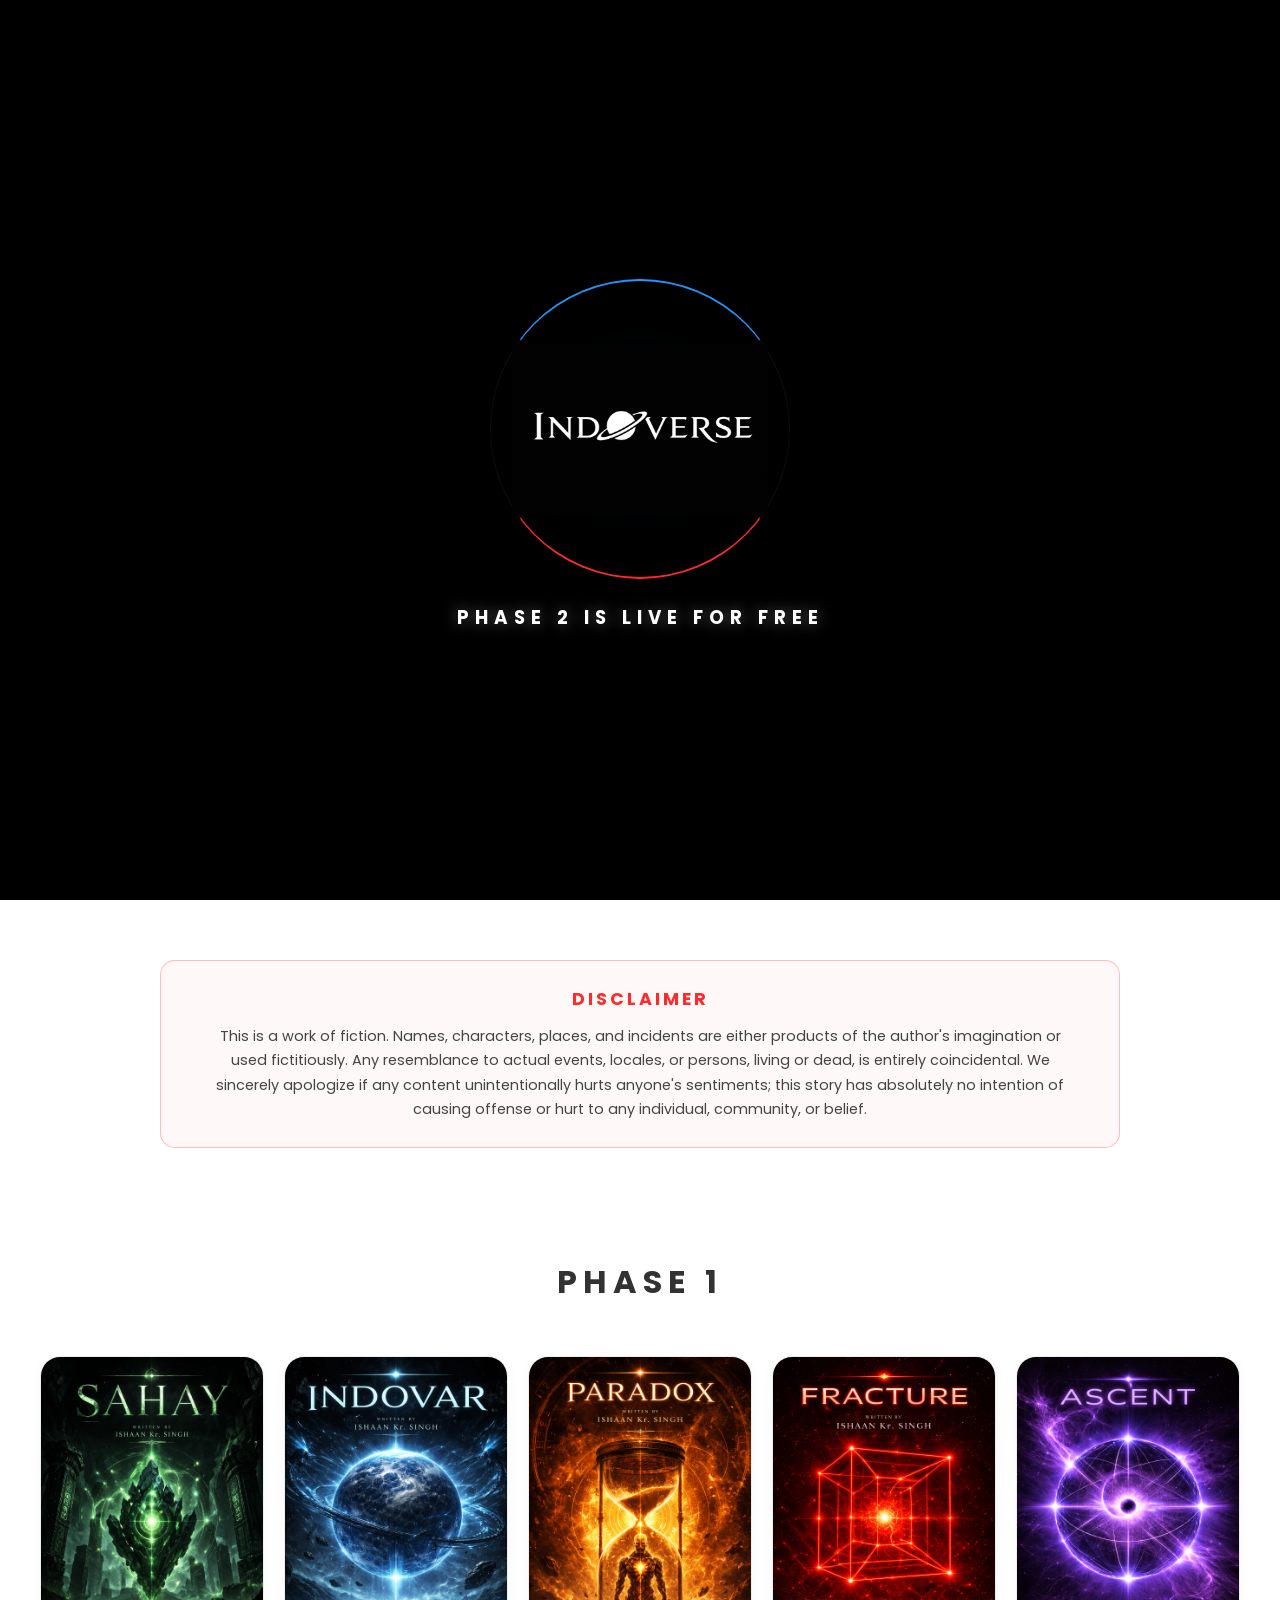
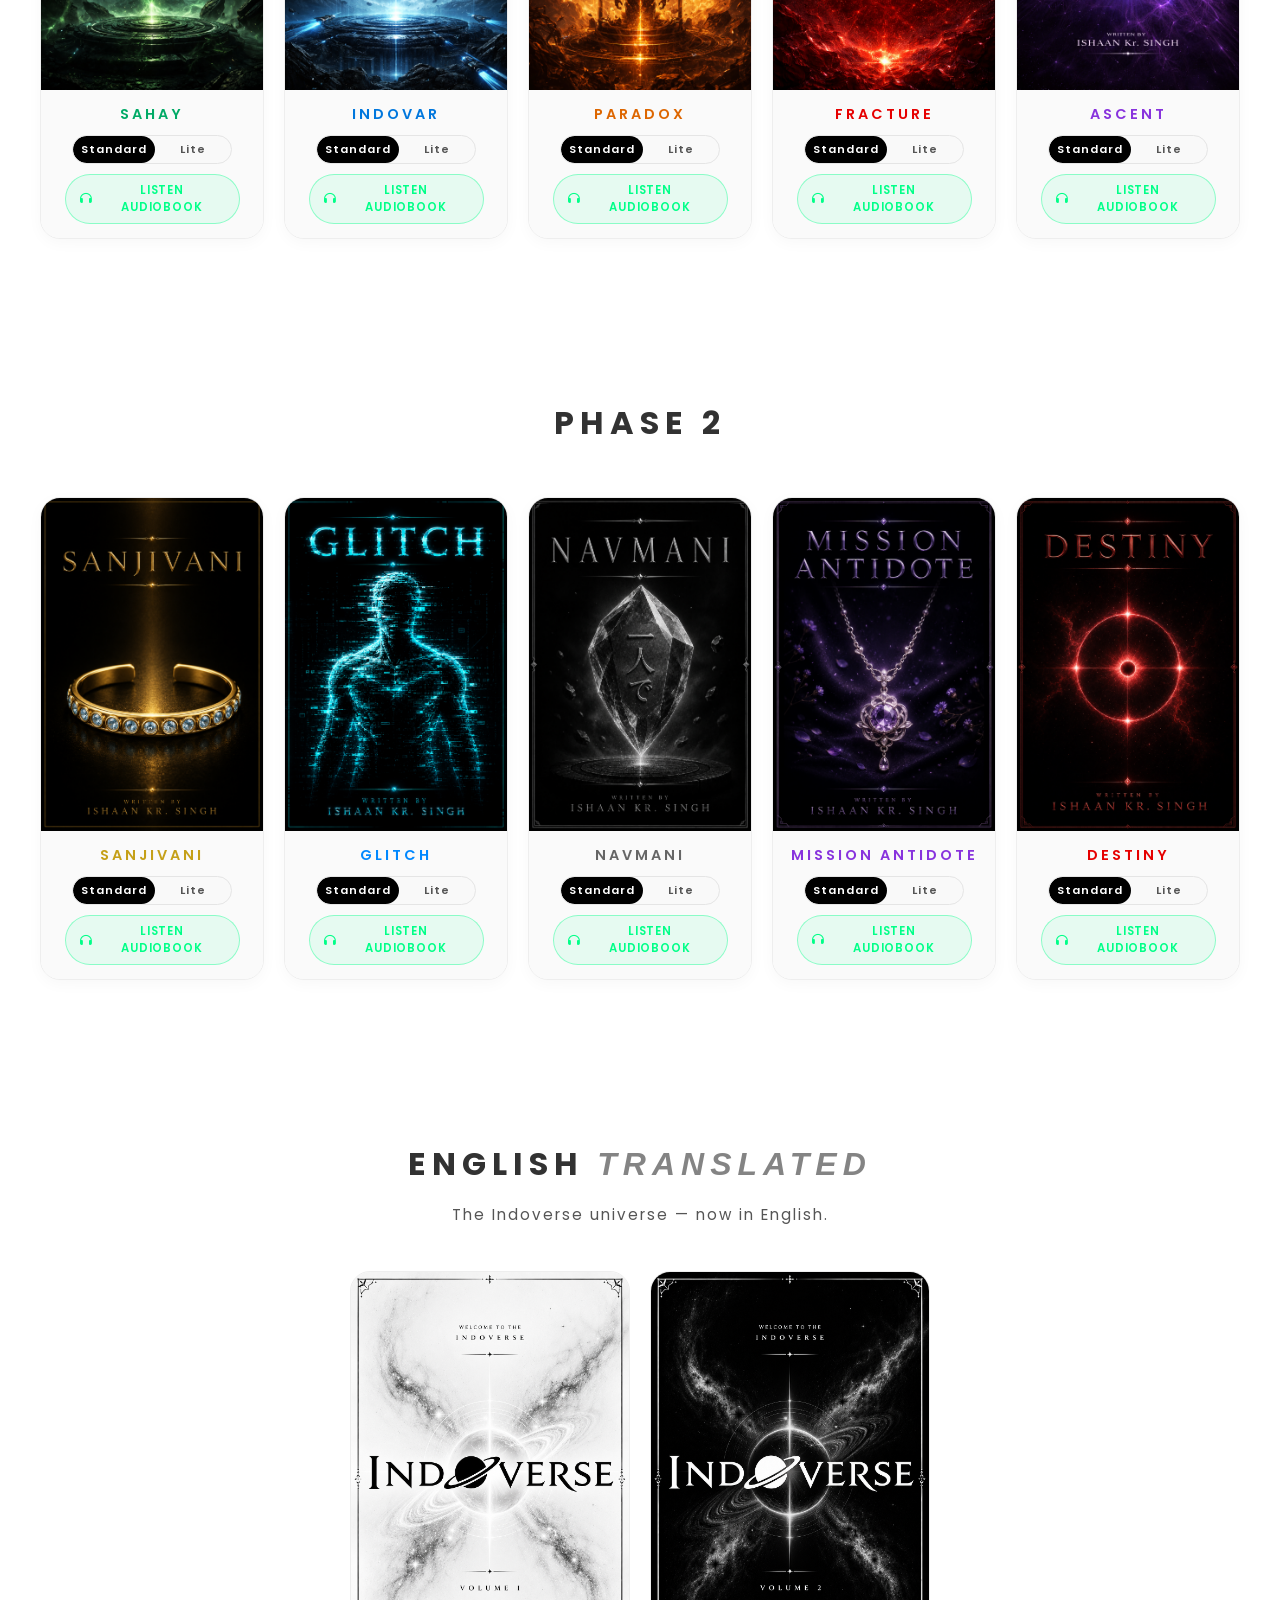
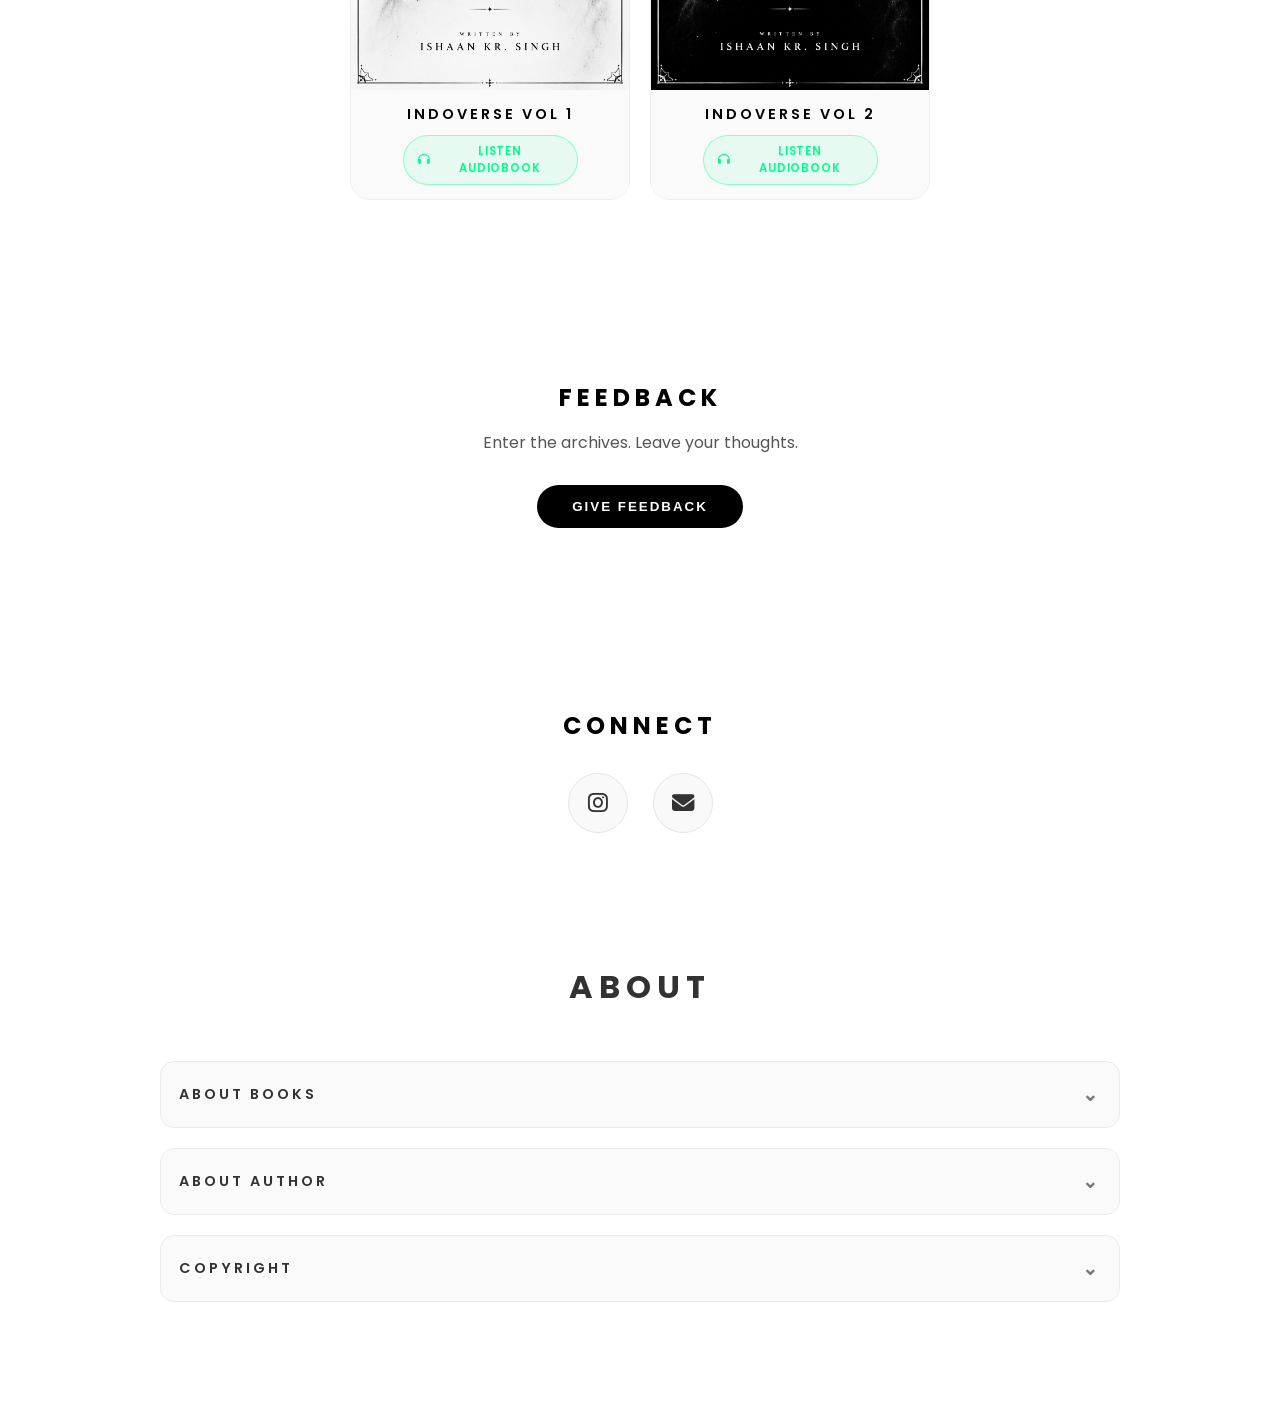
==== commit 30a3149a: "Add files via upload" ====
--- a/index.html
+++ b/index.html
@@ -68,6 +68,9 @@
                         <button class="ver-btn active" onclick="openBook(event,'SAHAY.pdf')">Standard</button>
                         <button class="ver-btn lite" onclick="openBook(event,'SAHAY Lite.pdf')">Lite</button>
                     </div>
+                    <button class="audiobook-card-btn" onclick="playAudiobook(event,'SAHAY')" title="Listen to SAHAY Audiobook">
+                        <i class="fa-solid fa-headphones"></i> Listen Audiobook
+                    </button>
                 </div>
             </div>
 
@@ -81,6 +84,9 @@
                         <button class="ver-btn active" onclick="openBook(event,'INDOVAR.pdf')">Standard</button>
                         <button class="ver-btn lite" onclick="openBook(event,'INDOVAR Lite.pdf')">Lite</button>
                     </div>
+                    <button class="audiobook-card-btn" onclick="playAudiobook(event,'INDOVAR')" title="Listen to INDOVAR Audiobook">
+                        <i class="fa-solid fa-headphones"></i> Listen Audiobook
+                    </button>
                 </div>
             </div>
 
@@ -94,6 +100,9 @@
                         <button class="ver-btn active" onclick="openBook(event,'PARADOX.pdf')">Standard</button>
                         <button class="ver-btn lite" onclick="openBook(event,'PARADOX Lite.pdf')">Lite</button>
                     </div>
+                    <button class="audiobook-card-btn" onclick="playAudiobook(event,'PARADOX')" title="Listen to PARADOX Audiobook">
+                        <i class="fa-solid fa-headphones"></i> Listen Audiobook
+                    </button>
                 </div>
             </div>
 
@@ -107,6 +116,9 @@
                         <button class="ver-btn active" onclick="openBook(event,'FRACTURE.pdf')">Standard</button>
                         <button class="ver-btn lite" onclick="openBook(event,'FRACTURE Lite.pdf')">Lite</button>
                     </div>
+                    <button class="audiobook-card-btn" onclick="playAudiobook(event,'FRACTURE')" title="Listen to FRACTURE Audiobook">
+                        <i class="fa-solid fa-headphones"></i> Listen Audiobook
+                    </button>
                 </div>
             </div>
 
@@ -120,6 +132,9 @@
                         <button class="ver-btn active" onclick="openBook(event,'ASCENT.pdf')">Standard</button>
                         <button class="ver-btn lite" onclick="openBook(event,'ASCENT Lite.pdf')">Lite</button>
                     </div>
+                    <button class="audiobook-card-btn" onclick="playAudiobook(event,'ASCENT')" title="Listen to ASCENT Audiobook">
+                        <i class="fa-solid fa-headphones"></i> Listen Audiobook
+                    </button>
                 </div>
             </div>
 
@@ -141,6 +156,9 @@
                         <button class="ver-btn active" onclick="openBook(event,'SANJIVANI.pdf')">Standard</button>
                         <button class="ver-btn lite" onclick="openBook(event,'SANJIVANI Lite.pdf')">Lite</button>
                     </div>
+                    <button class="audiobook-card-btn" onclick="playAudiobook(event,'SANJIVANI')" title="Listen to SANJIVANI Audiobook">
+                        <i class="fa-solid fa-headphones"></i> Listen Audiobook
+                    </button>
                 </div>
             </div>
 
@@ -154,6 +172,9 @@
                         <button class="ver-btn active" onclick="openBook(event,'GLITCH.pdf')">Standard</button>
                         <button class="ver-btn lite" onclick="openBook(event,'GLITCH Lite.pdf')">Lite</button>
                     </div>
+                    <button class="audiobook-card-btn" onclick="playAudiobook(event,'GLITCH')" title="Listen to GLITCH Audiobook">
+                        <i class="fa-solid fa-headphones"></i> Listen Audiobook
+                    </button>
                 </div>
             </div>
 
@@ -167,6 +188,9 @@
                         <button class="ver-btn active" onclick="openBook(event,'NAVMANI.pdf')">Standard</button>
                         <button class="ver-btn lite" onclick="openBook(event,'NAVMANI Lite.pdf')">Lite</button>
                     </div>
+                    <button class="audiobook-card-btn" onclick="playAudiobook(event,'NAVMANI')" title="Listen to NAVMANI Audiobook">
+                        <i class="fa-solid fa-headphones"></i> Listen Audiobook
+                    </button>
                 </div>
             </div>
 
@@ -180,6 +204,9 @@
                         <button class="ver-btn active" onclick="openBook(event,'MISSION ANTIDOTE.pdf')">Standard</button>
                         <button class="ver-btn lite" onclick="openBook(event,'MISSION ANTIDOTE Lite.pdf')">Lite</button>
                     </div>
+                    <button class="audiobook-card-btn" onclick="playAudiobook(event,'MISSION ANTIDOTE')" title="Listen to MISSION ANTIDOTE Audiobook">
+                        <i class="fa-solid fa-headphones"></i> Listen Audiobook
+                    </button>
                 </div>
             </div>
 
@@ -193,6 +220,9 @@
                         <button class="ver-btn active" onclick="openBook(event,'DESTINY.pdf')">Standard</button>
                         <button class="ver-btn lite" onclick="openBook(event,'DESTINY Lite.pdf')">Lite</button>
                     </div>
+                    <button class="audiobook-card-btn" onclick="playAudiobook(event,'DESTINY')" title="Listen to DESTINY Audiobook">
+                        <i class="fa-solid fa-headphones"></i> Listen Audiobook
+                    </button>
                 </div>
             </div>
 
@@ -211,6 +241,9 @@
                 </a>
                 <div class="book-footer">
                     <h3>INDOVERSE VOL 1</h3>
+                    <button class="audiobook-card-btn" onclick="playAudiobook(event,'INDOVERSE VOL 1')" title="Listen to INDOVERSE VOL 1 Audiobook">
+                        <i class="fa-solid fa-headphones"></i> Listen Audiobook
+                    </button>
                 </div>
             </div>
 
@@ -220,6 +253,9 @@
                 </a>
                 <div class="book-footer">
                     <h3>INDOVERSE VOL 2</h3>
+                    <button class="audiobook-card-btn" onclick="playAudiobook(event,'INDOVERSE VOL 2')" title="Listen to INDOVERSE VOL 2 Audiobook">
+                        <i class="fa-solid fa-headphones"></i> Listen Audiobook
+                    </button>
                 </div>
             </div>
 
@@ -286,53 +322,38 @@
         </div>
     </section>
 
-    <!-- SAHAY AI ASSISTANT WIDGET -->
-    <div class="ai-widget-container">
-        <!-- Floating Launcher Button -->
-        <button class="ai-launcher-btn" id="aiLauncher" title="Ask SAHAY AI">
-            <span class="ai-launcher-glow"></span>
-            <i class="fa-solid fa-brain"></i>
-        </button>
-
-        <!-- Chat Popup Window -->
-        <div class="ai-chat-window hidden" id="aiChatWindow">
-            <div class="ai-chat-header">
-                <div class="ai-chat-title">
-                    <i class="fa-solid fa-brain"></i>
-                    <div>
-                        <h4>SAHAY</h4>
-                        <span class="ai-status"><span class="status-dot"></span> Indoverse AI Assistant • Online</span>
-                    </div>
-                </div>
-                <button class="ai-close-btn" id="aiCloseBtn"><i class="fa-solid fa-xmark"></i></button>
-            </div>
-            
-            <div class="ai-chat-messages" id="aiMessages">
-                <div class="ai-msg bot">
-                    <div class="msg-avatar"><i class="fa-solid fa-robot"></i></div>
-                    <div class="msg-bubble">
-                        Hello! Main <strong>SAHAY</strong> hoon. 🌌<br><br>
-                        Aap mujhse Indoverse ki books, characters (Bhuvan, Mikhail, Kenji...), places (Indovar, Nebula...) ya artifacts ke baare mein Hinglish ya English mein kuch bhi pooch sakte hain!
-                    </div>
-                </div>
-            </div>
-
-            <!-- Quick Suggestions -->
-            <div class="ai-suggestions" id="aiSuggestions">
-                <button type="button" class="sug-btn" onclick="askSuggestion('Tell me about Bhuvan')">👤 Bhuvan</button>
-                <button type="button" class="sug-btn" onclick="askSuggestion('What are the Phase 2 books?')">📚 Phase 2 Books</button>
-                <button type="button" class="sug-btn" onclick="askSuggestion('What is Astra Ring?')">💍 Astra Ring</button>
-                <button type="button" class="sug-btn" onclick="askSuggestion('Who wrote Indoverse?')">✍️ Author</button>
-            </div>
-
-            <!-- Input Box -->
-            <form class="ai-chat-input-form" id="aiInputForm">
-                <input type="text" id="aiInput" placeholder="Ask about Indoverse lore..." autocomplete="off" required>
-                <button type="submit" id="aiSendBtn" aria-label="Send Message"><i class="fa-solid fa-paper-plane"></i></button>
-            </form>
+
+    <!-- AUDIOBOOK PLAYER BAR -->
+    <div class="audiobook-player hidden" id="audioPlayer">
+        <div class="player-info">
+            <div class="player-icon" id="playerPulseIcon"><i class="fa-solid fa-headphones"></i></div>
+            <div class="player-text">
+                <div class="player-title-row">
+                    <h5 id="playerBookTitle">SAHAY</h5>
+                    <span class="player-badge" id="playerPageBadge">Page 1</span>
+                </div>
+                <span id="playerSubtitle">Reading exact lines...</span>
+            </div>
+        </div>
+        <div class="player-controls">
+            <button class="player-btn nav-btn" onclick="prevAudiobookChunk()" title="Previous sentence">
+                <i class="fa-solid fa-backward-step"></i>
+            </button>
+            <button class="player-btn play-pause-btn" id="playerPlayPauseBtn" onclick="toggleAudiobookPlayPause()" title="Play / Pause">
+                <i class="fa-solid fa-pause" id="playPauseIcon"></i>
+            </button>
+            <button class="player-btn nav-btn" onclick="nextAudiobookChunk()" title="Next sentence">
+                <i class="fa-solid fa-forward-step"></i>
+            </button>
+            <button class="player-btn speed-btn" id="playerSpeedBtn" onclick="cycleAudiobookSpeed()" title="Playback Speed">1x</button>
+            <button class="player-btn stop-btn" onclick="stopAudiobook()" title="Stop & Close">
+                <i class="fa-solid fa-xmark"></i>
+            </button>
         </div>
     </div>
 
+    <!-- EXACT BOOK TEXT DATABASE -->
+    <script src="books_data.js"></script>
     <script src="script.js"></script>
 </body>
 </html>
--- a/style.css
+++ b/style.css
@@ -722,312 +722,256 @@
 }
 
 /* ======================== */
-/*   SAHAY AI ASSISTANT     */
-/* ======================== */
-.ai-widget-container {
+/*   AUDIOBOOK CARD BUTTON  */
+/* ======================== */
+.audiobook-card-btn {
+    width: 100%;
+    max-width: 175px;
+    padding: 7px 14px;
+    border-radius: 30px;
+    border: 1px solid rgba(0, 255, 136, 0.4);
+    background: rgba(0, 255, 136, 0.08);
+    color: #00ff88;
+    font-family: 'Poppins', sans-serif;
+    font-size: 0.72rem;
+    font-weight: 600;
+    letter-spacing: 0.8px;
+    cursor: pointer;
+    display: inline-flex;
+    align-items: center;
+    justify-content: center;
+    gap: 7px;
+    transition: all 0.25s cubic-bezier(0.2, 0.8, 0.2, 1);
+    outline: none;
+    text-transform: uppercase;
+}
+
+.audiobook-card-btn:hover {
+    background: rgba(0, 255, 136, 0.22);
+    border-color: #00ff88;
+    color: #ffffff;
+    box-shadow: 0 0 16px rgba(0, 255, 136, 0.35);
+    transform: translateY(-2px);
+}
+
+.audiobook-card-btn.playing {
+    background: rgba(0, 255, 136, 0.25);
+    border-color: #00ff88;
+    color: #ffffff;
+    box-shadow: 0 0 20px rgba(0, 255, 136, 0.55);
+    animation: btn-pulse 2s ease infinite;
+}
+
+@keyframes btn-pulse {
+    0%, 100% { box-shadow: 0 0 10px rgba(0, 255, 136, 0.4); }
+    50%      { box-shadow: 0 0 22px rgba(0, 255, 136, 0.8); }
+}
+
+/* ======================== */
+/*   AUDIOBOOK PLAYER BAR   */
+/* ======================== */
+.audiobook-player {
     position: fixed;
-    bottom: 22px;
-    right: 22px;
-    z-index: 9990;
-    font-family: 'Poppins', sans-serif;
-}
-
-/* Circle Launcher Button (closed state) */
-.ai-launcher-btn {
-    position: relative;
-    width: 58px;
-    height: 58px;
-    border-radius: 50%;
-    background: #0a0a0a;
-    border: 2px solid #00ff88;
-    cursor: pointer;
-    display: flex;
-    align-items: center;
-    justify-content: center;
-    box-shadow: 0 0 18px rgba(0, 255, 136, 0.4), 0 4px 16px rgba(0,0,0,0.5);
-    transition: 0.3s cubic-bezier(0.25, 0.8, 0.25, 1);
-    outline: none;
-}
-
-.ai-launcher-btn:hover {
-    transform: scale(1.1);
-    box-shadow: 0 0 28px rgba(0, 255, 136, 0.65), 0 6px 20px rgba(0,0,0,0.5);
-}
-
-.ai-launcher-btn i {
-    font-size: 1.35rem;
-    color: #00ff88;
-}
-
-/* Hide the badge text - pure circle only */
-.ai-launcher-badge {
-    display: none;
-}
-
-.ai-launcher-glow {
-    position: absolute;
-    inset: -3px;
-    border-radius: 50%;
-    background: conic-gradient(#00ff88, #00cc66, #0a0a0a, #00ff88);
-    z-index: -1;
-    opacity: 0.5;
-    filter: blur(5px);
-    animation: sahay-spin 4s linear infinite;
-}
-
-@keyframes sahay-spin {
-    from { transform: rotate(0deg); }
-    to   { transform: rotate(360deg); }
-}
-
-/* Chat Window Modal */
-.ai-chat-window {
-    position: fixed;
-    bottom: 90px;
-    right: 15px;
-    width: min(380px, calc(100vw - 20px));
-    height: min(560px, calc(100vh - 110px));
-    background: #0d0d0d;
-    border: 1px solid #00ff88;
-    border-radius: 18px;
-    box-shadow: 0 0 30px rgba(0, 255, 136, 0.18), 0 20px 50px rgba(0,0,0,0.6);
-    display: flex;
-    flex-direction: column;
-    overflow: hidden;
-    transition: 0.35s cubic-bezier(0.25, 0.8, 0.25, 1);
-    transform-origin: bottom right;
-}
-
-.ai-chat-window.hidden {
+    bottom: 0;
+    left: 0;
+    right: 0;
+    z-index: 9999;
+    background: rgba(8, 8, 8, 0.96);
+    backdrop-filter: blur(20px);
+    -webkit-backdrop-filter: blur(20px);
+    border-top: 1px solid rgba(0, 255, 136, 0.3);
+    padding: 12px 28px;
+    display: flex;
+    align-items: center;
+    justify-content: space-between;
+    gap: 16px;
+    box-shadow: 0 -8px 35px rgba(0, 0, 0, 0.7), 0 0 25px rgba(0, 255, 136, 0.12);
+    transition: transform 0.4s cubic-bezier(0.2, 0.8, 0.2, 1), opacity 0.3s ease;
+}
+
+.audiobook-player.hidden {
+    transform: translateY(110%);
     opacity: 0;
     pointer-events: none;
-    transform: scale(0.82) translateY(18px);
-}
-
-/* Header */
-.ai-chat-header {
-    background: #111;
-    padding: 14px 18px;
-    border-bottom: 1px solid rgba(0, 255, 136, 0.2);
-    display: flex;
-    align-items: center;
-    justify-content: space-between;
+}
+
+/* Player left info */
+.player-info {
+    display: flex;
+    align-items: center;
+    gap: 14px;
+    flex: 1;
+    min-width: 0;
+}
+
+.player-icon {
+    width: 42px;
+    height: 42px;
+    border-radius: 50%;
+    background: rgba(0, 255, 136, 0.12);
+    border: 1px solid rgba(0, 255, 136, 0.4);
+    color: #00ff88;
+    display: flex;
+    align-items: center;
+    justify-content: center;
+    font-size: 1.05rem;
     flex-shrink: 0;
-}
-
-.ai-chat-title {
+    animation: player-pulse 2.5s ease infinite;
+}
+
+@keyframes player-pulse {
+    0%, 100% { box-shadow: 0 0 0px rgba(0, 255, 136, 0.2); }
+    50%      { box-shadow: 0 0 16px rgba(0, 255, 136, 0.6); }
+}
+
+.player-text {
+    min-width: 0;
+    display: flex;
+    flex-direction: column;
+    gap: 2px;
+}
+
+.player-title-row {
     display: flex;
     align-items: center;
     gap: 10px;
 }
 
-.ai-chat-title > i {
-    font-size: 1.3rem;
-    color: #00ff88;
-}
-
-.ai-chat-title h4 {
+.player-text h5 {
     font-size: 0.92rem;
     font-weight: 700;
-    letter-spacing: 2px;
     color: #00ff88;
+    letter-spacing: 1.5px;
     margin: 0;
-}
-
-.ai-status {
-    font-size: 0.7rem;
-    color: rgba(0, 255, 136, 0.6);
-    display: flex;
-    align-items: center;
-    gap: 5px;
+    white-space: nowrap;
+    overflow: hidden;
+    text-overflow: ellipsis;
+}
+
+.player-badge {
+    background: rgba(0, 255, 136, 0.15);
+    border: 1px solid rgba(0, 255, 136, 0.35);
+    color: #00ff88;
+    font-size: 0.65rem;
+    font-weight: 700;
+    padding: 2px 8px;
+    border-radius: 12px;
     letter-spacing: 0.5px;
 }
 
-.status-dot {
-    width: 6px;
-    height: 6px;
-    border-radius: 50%;
-    background: #00ff88;
-    box-shadow: 0 0 6px #00ff88;
-    animation: blink-dot 2s ease infinite;
-}
-
-@keyframes blink-dot {
-    0%, 100% { opacity: 1; }
-    50% { opacity: 0.3; }
-}
-
-.ai-close-btn {
-    background: transparent;
-    border: none;
-    color: rgba(0, 255, 136, 0.5);
-    font-size: 1.1rem;
-    cursor: pointer;
-    transition: 0.2s;
-    padding: 4px;
-}
-
-.ai-close-btn:hover {
-    color: #00ff88;
-    transform: scale(1.2);
-}
-
-/* Messages container */
-.ai-chat-messages {
-    flex: 1;
-    padding: 14px;
-    overflow-y: auto;
-    display: flex;
-    flex-direction: column;
-    gap: 12px;
-    scroll-behavior: smooth;
-}
-
-.ai-chat-messages::-webkit-scrollbar {
-    width: 4px;
-}
-.ai-chat-messages::-webkit-scrollbar-track { background: transparent; }
-.ai-chat-messages::-webkit-scrollbar-thumb {
-    background: rgba(0, 255, 136, 0.25);
-    border-radius: 4px;
-}
-
-.ai-msg {
-    display: flex;
-    gap: 8px;
-    max-width: 90%;
-    animation: fadeInMsg 0.3s ease;
-}
-
-@keyframes fadeInMsg {
-    from { opacity: 0; transform: translateY(6px); }
-    to   { opacity: 1; transform: translateY(0); }
-}
-
-.ai-msg.bot  { align-self: flex-start; }
-.ai-msg.user { align-self: flex-end; flex-direction: row-reverse; }
-
-.msg-avatar {
-    width: 30px;
-    height: 30px;
-    border-radius: 50%;
-    background: #0a0a0a;
-    border: 1px solid #00ff88;
-    color: #00ff88;
-    display: flex;
-    align-items: center;
-    justify-content: center;
-    font-size: 0.78rem;
+.player-text span#playerSubtitle {
+    font-size: 0.76rem;
+    color: rgba(255, 255, 255, 0.65);
+    letter-spacing: 0.3px;
+    white-space: nowrap;
+    overflow: hidden;
+    text-overflow: ellipsis;
+    max-width: min(550px, 45vw);
+}
+
+/* Player controls */
+.player-controls {
+    display: flex;
+    align-items: center;
+    gap: 10px;
     flex-shrink: 0;
 }
 
-.msg-bubble {
-    padding: 10px 14px;
-    border-radius: 14px;
-    font-size: 0.85rem;
-    line-height: 1.55;
-    word-break: break-word;
-}
-
-.ai-msg.bot .msg-bubble {
-    background: #111;
-    border: 1px solid rgba(0, 255, 136, 0.18);
-    color: #d4f5e0;
-    border-top-left-radius: 4px;
-}
-
-.ai-msg.user .msg-bubble {
-    background: #00cc66;
-    color: #000;
-    border-top-right-radius: 4px;
-    font-weight: 500;
-}
-
-/* Suggestions */
-.ai-suggestions {
-    padding: 8px 12px;
-    display: flex;
-    gap: 7px;
-    overflow-x: auto;
-    white-space: nowrap;
-    border-top: 1px solid rgba(0, 255, 136, 0.12);
-    background: #111;
-    scrollbar-width: none;
-    flex-shrink: 0;
-}
-
-.ai-suggestions::-webkit-scrollbar { display: none; }
-
-.sug-btn {
-    background: #0d0d0d;
-    border: 1px solid rgba(0, 255, 136, 0.3);
-    color: rgba(0, 255, 136, 0.7);
-    padding: 5px 11px;
-    border-radius: 20px;
-    font-size: 0.72rem;
-    cursor: pointer;
-    transition: 0.2s;
-    flex-shrink: 0;
-    font-family: 'Poppins', sans-serif;
-}
-
-.sug-btn:hover {
-    color: #00ff88;
-    border-color: #00ff88;
-    background: rgba(0, 255, 136, 0.08);
-}
-
-/* Input Form */
-.ai-chat-input-form {
-    padding: 10px 12px;
-    display: flex;
-    gap: 8px;
-    border-top: 1px solid rgba(0, 255, 136, 0.15);
-    background: #0d0d0d;
-    flex-shrink: 0;
-}
-
-#aiInput {
-    flex: 1;
-    background: #111;
-    border: 1px solid rgba(0, 255, 136, 0.25);
-    color: #d4f5e0;
-    padding: 9px 14px;
-    border-radius: 25px;
-    font-size: 0.83rem;
-    font-family: 'Poppins', sans-serif;
-    outline: none;
-    transition: 0.2s;
-    min-width: 0;
-}
-
-#aiInput::placeholder { color: rgba(0, 255, 136, 0.35); }
-
-#aiInput:focus {
-    border-color: #00ff88;
-    box-shadow: 0 0 10px rgba(0, 255, 136, 0.12);
-}
-
-#aiSendBtn {
+.player-btn {
     width: 38px;
     height: 38px;
     border-radius: 50%;
-    background: #00cc66;
-    color: #000;
-    border: none;
+    border: 1px solid rgba(0, 255, 136, 0.3);
+    background: rgba(0, 255, 136, 0.08);
+    color: #00ff88;
     cursor: pointer;
     display: flex;
     align-items: center;
     justify-content: center;
     font-size: 0.88rem;
-    transition: 0.2s;
-    flex-shrink: 0;
-}
-
-#aiSendBtn:hover {
+    transition: 0.2s ease;
+    font-family: 'Poppins', sans-serif;
+    outline: none;
+}
+
+.player-btn:hover {
+    background: rgba(0, 255, 136, 0.22);
+    border-color: #00ff88;
+    color: #ffffff;
     transform: scale(1.08);
+}
+
+.player-btn.play-pause-btn {
+    width: 44px;
+    height: 44px;
+    background: rgba(0, 255, 136, 0.18);
+    border-color: #00ff88;
+    font-size: 1.05rem;
+    box-shadow: 0 0 12px rgba(0, 255, 136, 0.25);
+}
+
+.player-btn.play-pause-btn:hover {
     background: #00ff88;
-}
-
-/* Mobile adjustments */
+    color: #000;
+    box-shadow: 0 0 20px rgba(0, 255, 136, 0.6);
+}
+
+.player-btn.speed-btn {
+    border-radius: 20px;
+    width: auto;
+    padding: 0 12px;
+    font-size: 0.75rem;
+    font-weight: 700;
+    letter-spacing: 0.5px;
+}
+
+.player-btn.stop-btn {
+    border-color: rgba(255, 60, 60, 0.4);
+    color: #ff5555;
+    background: rgba(255, 60, 60, 0.08);
+}
+
+.player-btn.stop-btn:hover {
+    background: #ff4444;
+    border-color: #ff4444;
+    color: #fff;
+    box-shadow: 0 0 15px rgba(255, 68, 68, 0.4);
+}
+
+/* Mobile player */
 @media (max-width: 700px) {
+    .audiobook-player {
+        padding: 10px 14px;
+        gap: 10px;
+    }
+    .player-icon {
+        width: 34px;
+        height: 34px;
+        font-size: 0.85rem;
+    }
+    .player-text h5 {
+        font-size: 0.8rem;
+    }
+    .player-text span#playerSubtitle {
+        max-width: 150px;
+        font-size: 0.7rem;
+    }
+    .player-btn {
+        width: 32px;
+        height: 32px;
+        font-size: 0.75rem;
+    }
+    .player-btn.play-pause-btn {
+        width: 38px;
+        height: 38px;
+        font-size: 0.9rem;
+    }
+    .player-btn.speed-btn {
+        padding: 0 8px;
+        font-size: 0.68rem;
+    }
+    .player-btn.nav-btn {
+        display: none;
+    }
+}
+
